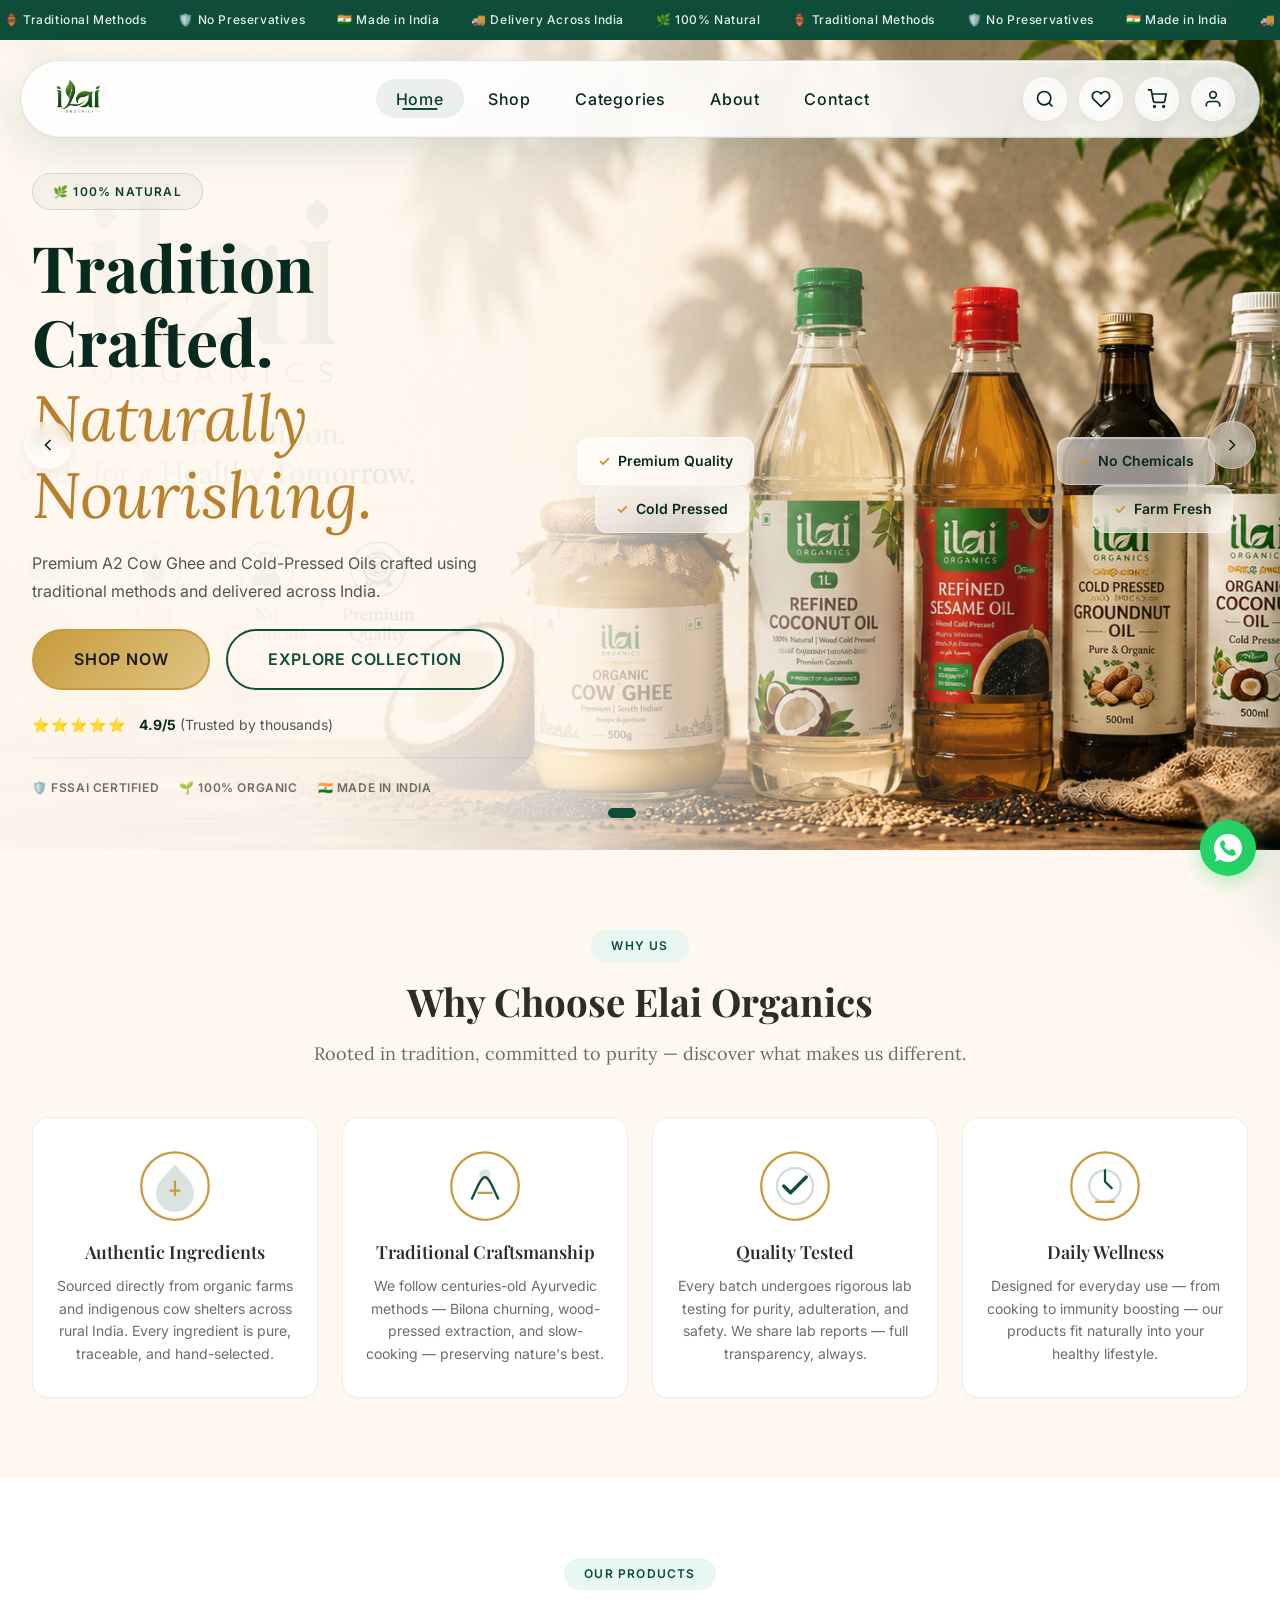
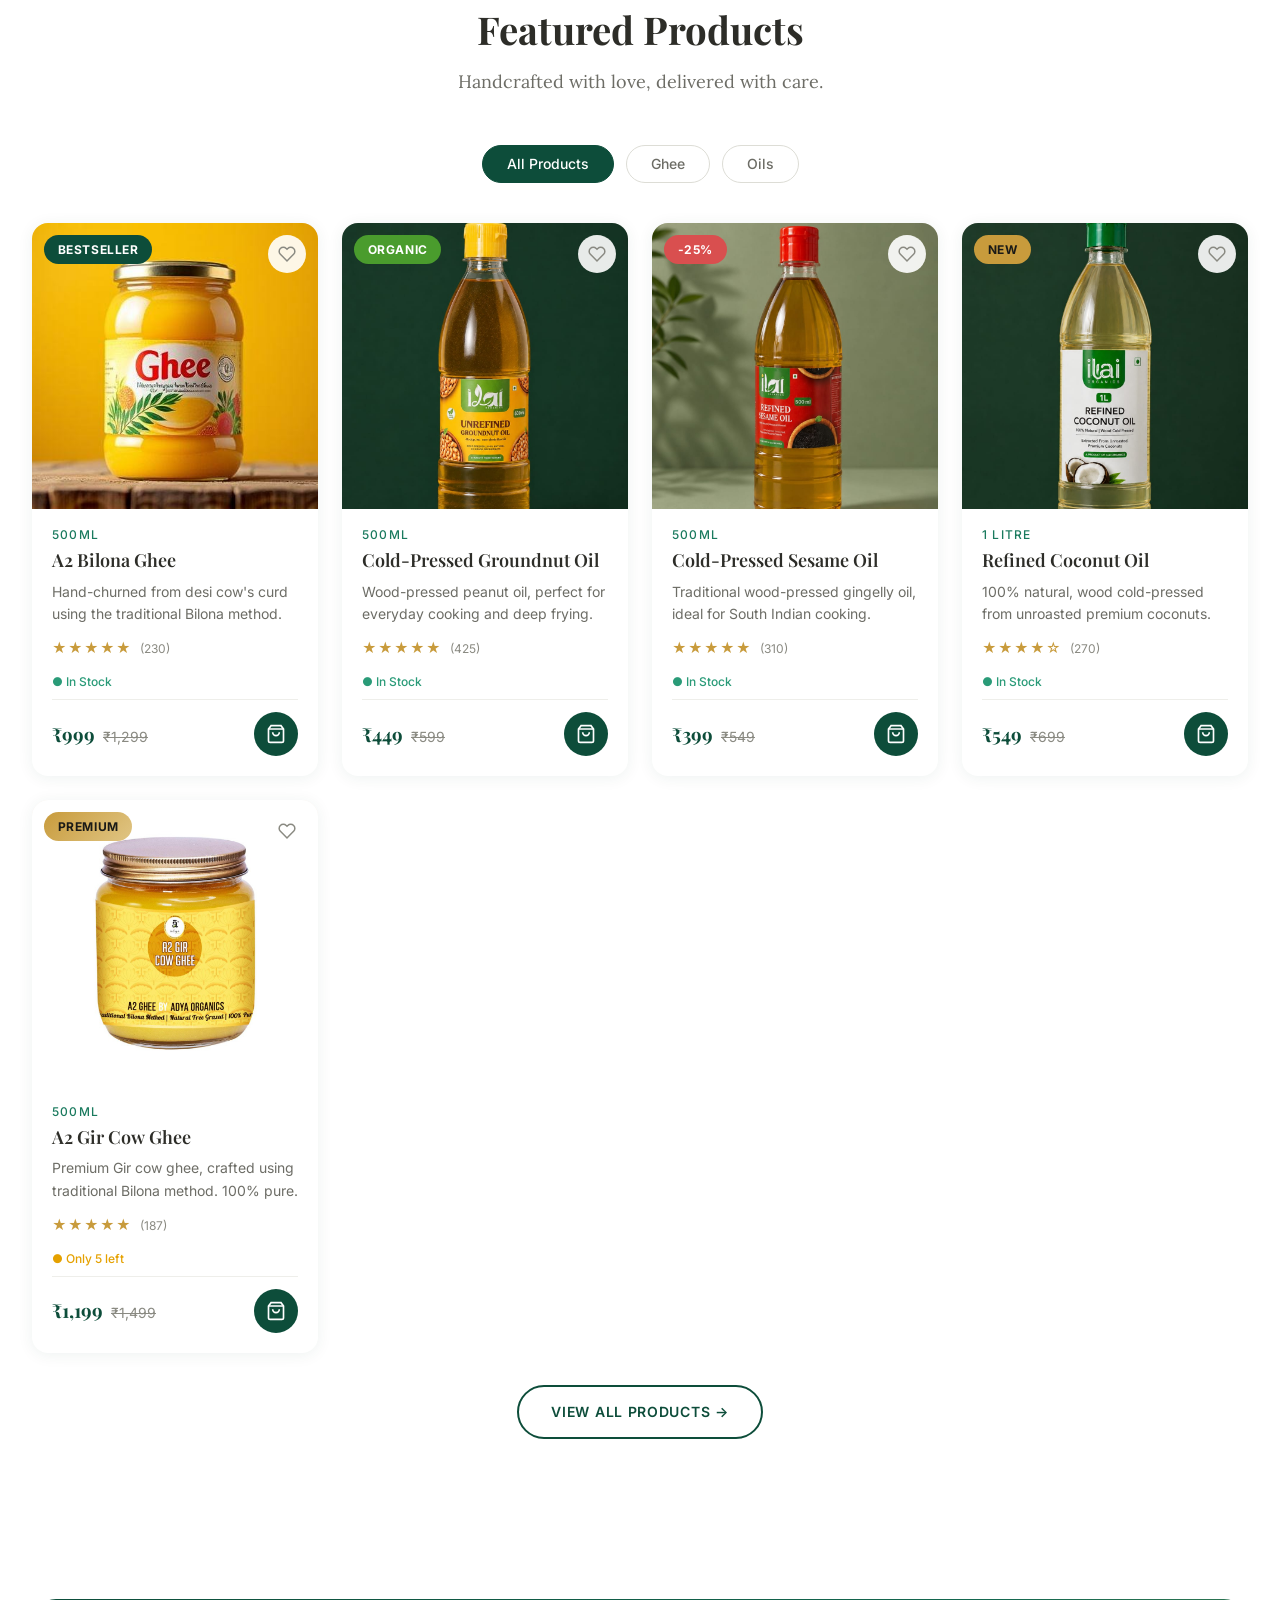
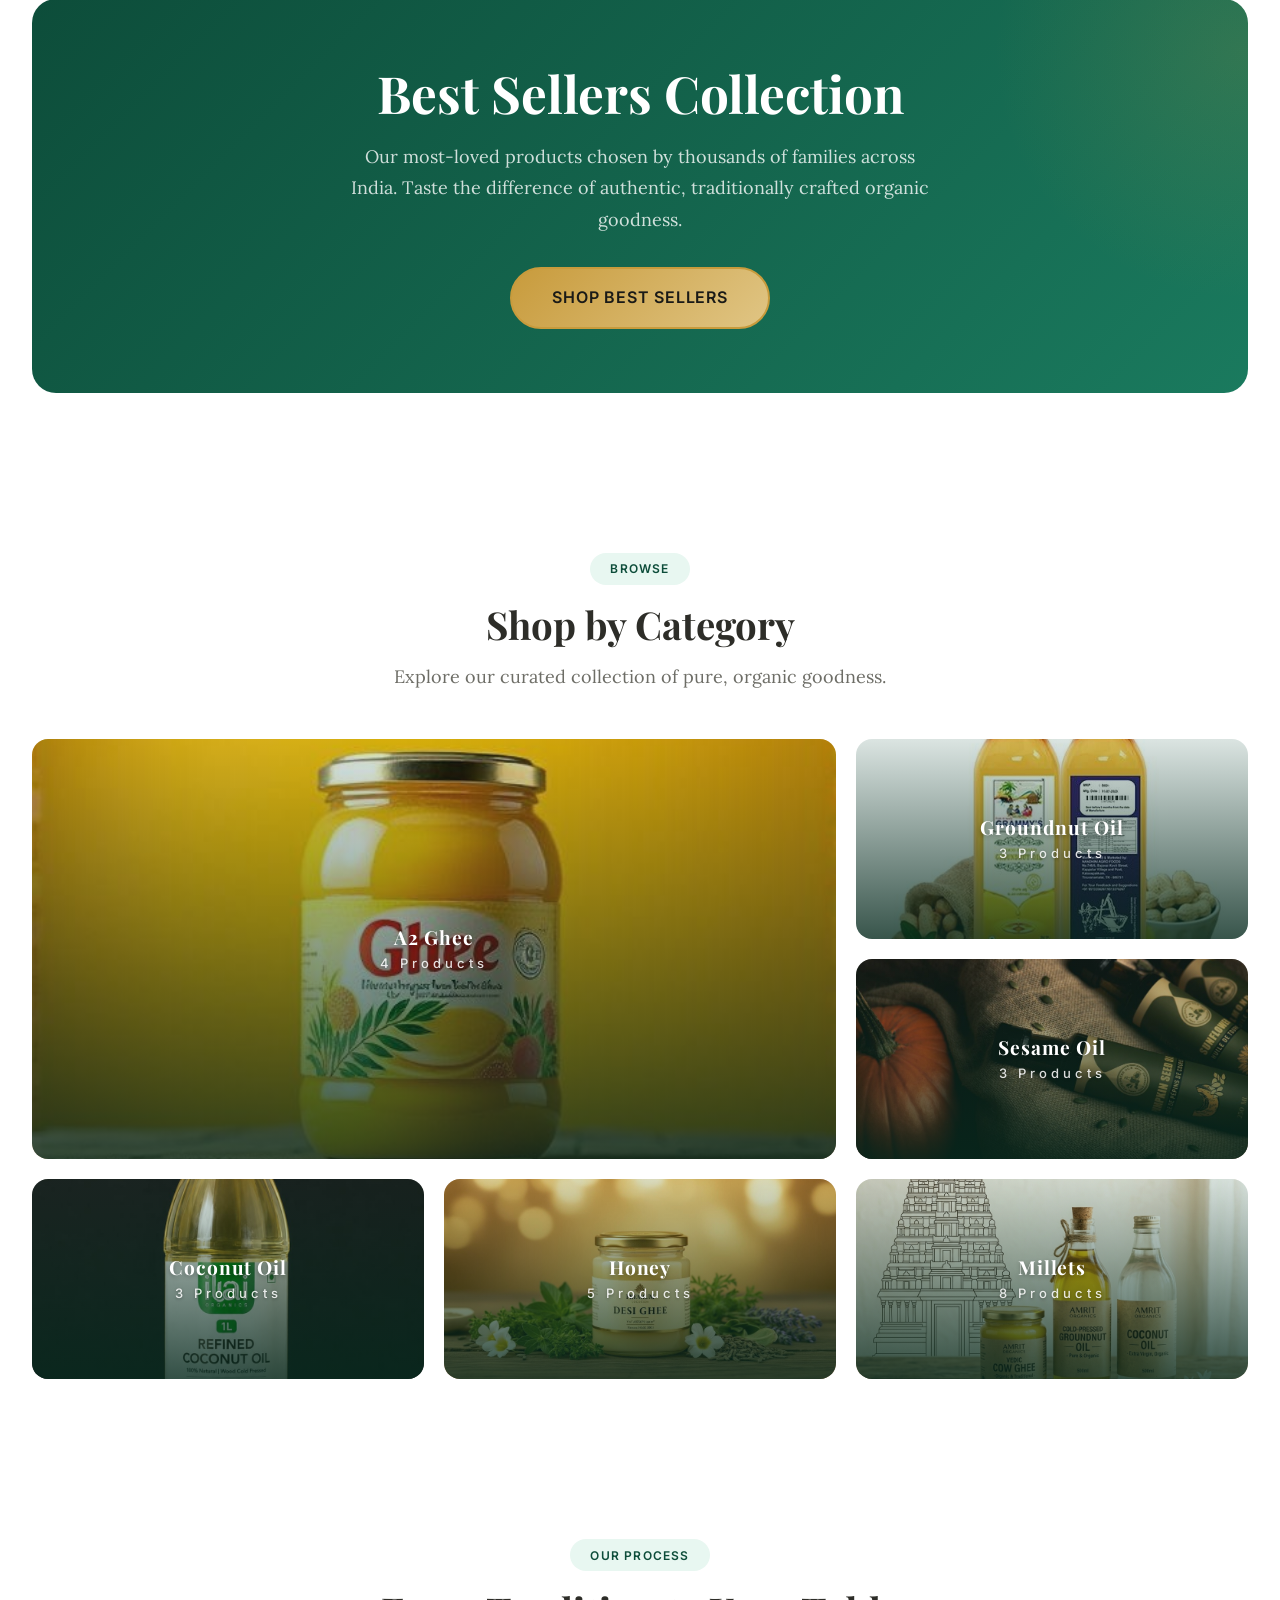
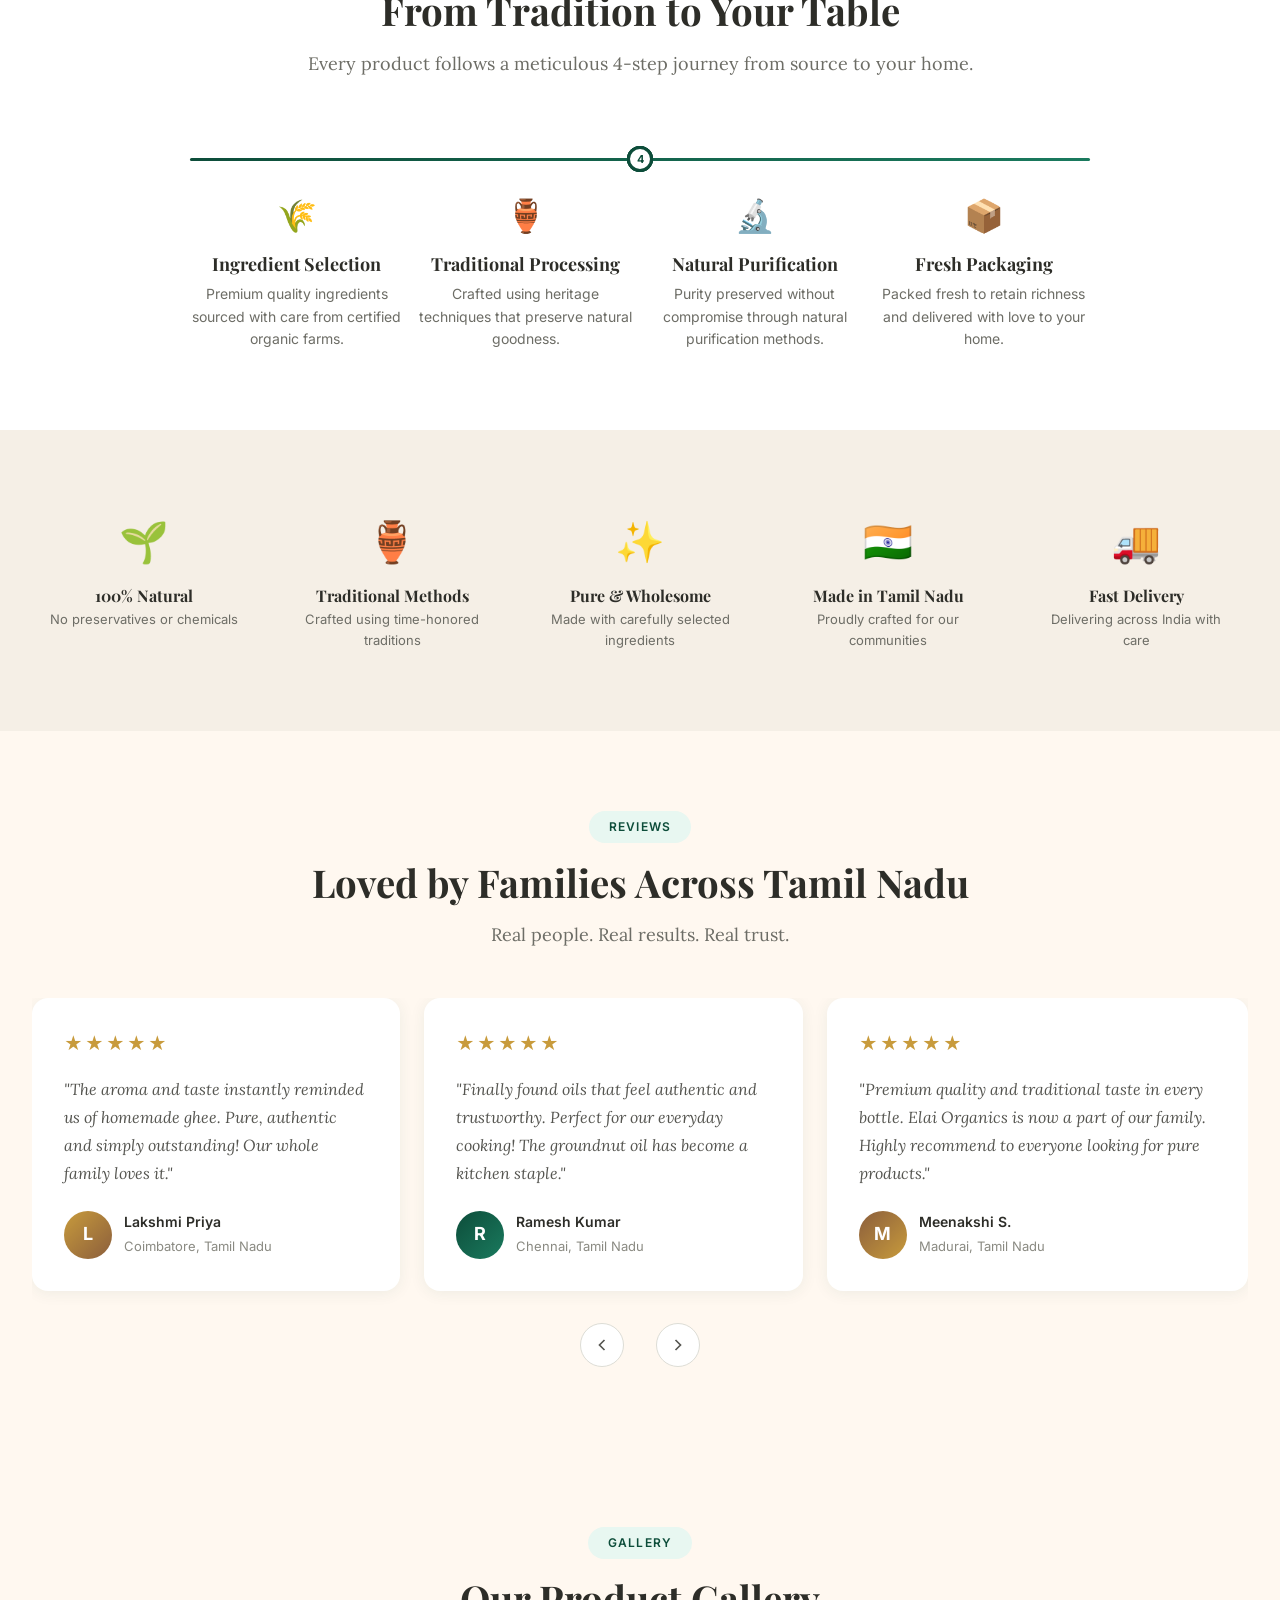
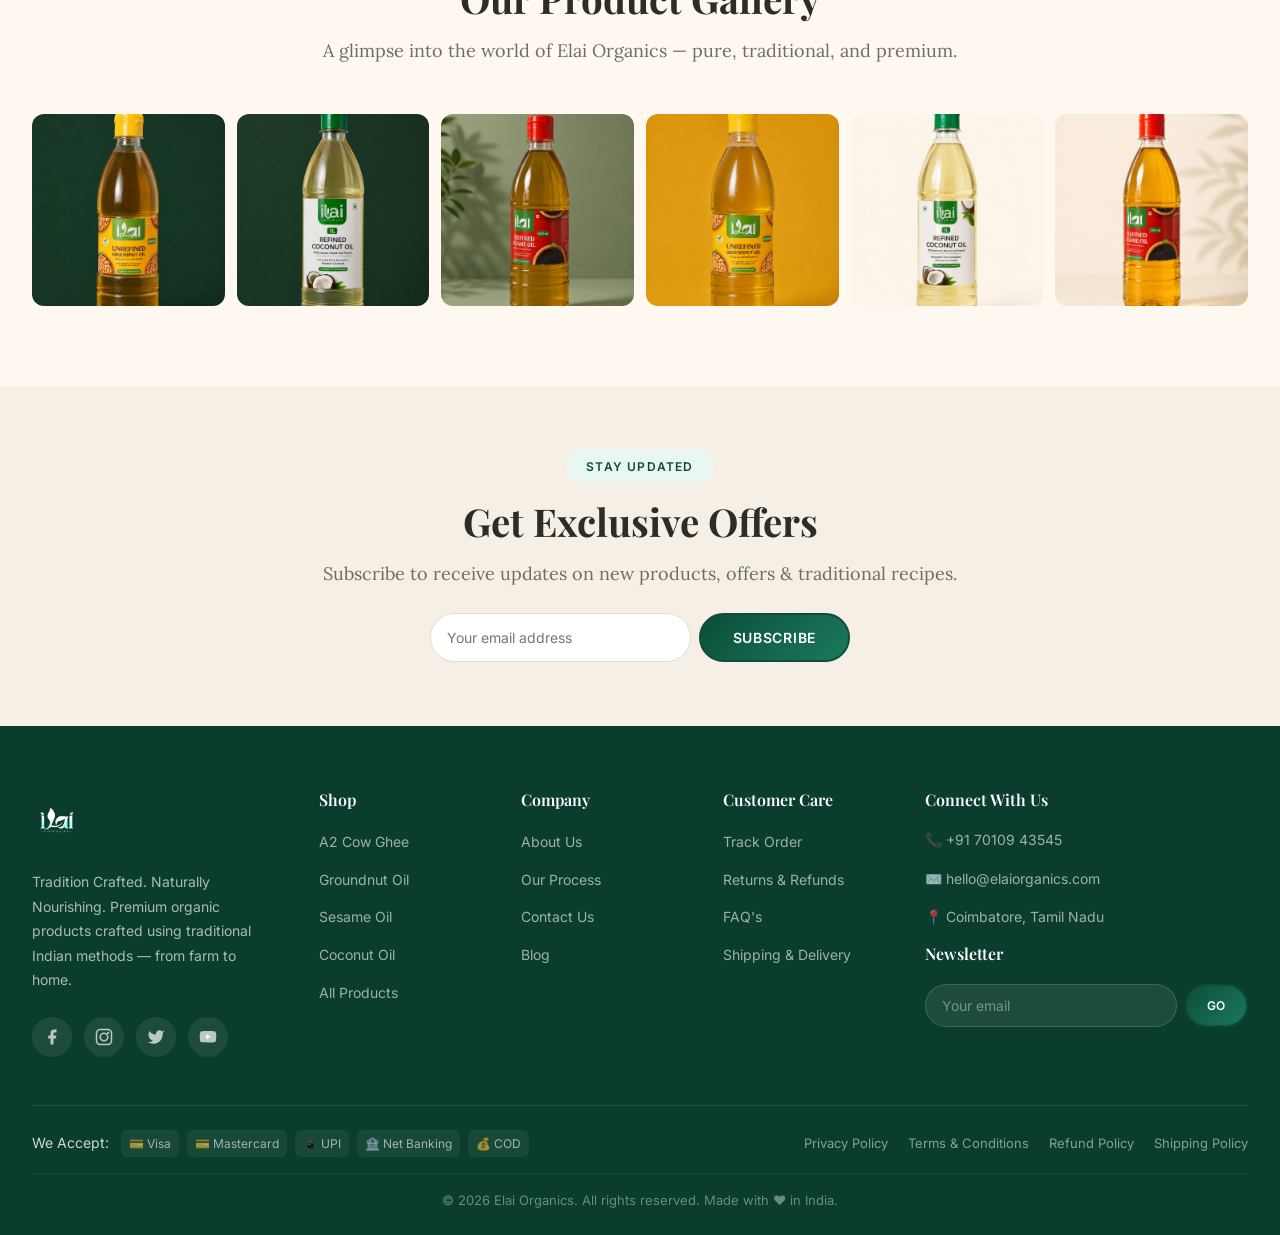
==== index.html @ 69b1e1f5 "1" ====
<!DOCTYPE html>
<html lang="en">
<head>
  <meta charset="UTF-8">
  <meta name="viewport" content="width=device-width, initial-scale=1.0">
  <meta name="description" content="Elai Organics — Premium farm-to-home organic products crafted using traditional Indian methods. 100% natural, no preservatives. A2 Ghee, Cold-Pressed Oils & more.">
  <title>Elai Organics | Pure & Natural Farm-to-Home Products</title>
  <link rel="preconnect" href="https://fonts.googleapis.com">
  <link rel="preconnect" href="https://fonts.gstatic.com" crossorigin>
  <link href="https://fonts.googleapis.com/css2?family=Playfair+Display:ital,wght@0,400;0,500;0,600;0,700;0,800;1,400;1,500&family=Lora:ital,wght@0,400;0,500;0,600;0,700;1,400&family=Inter:wght@300;400;500;600;700&display=swap" rel="stylesheet">
  <link rel="stylesheet" href="css/style.css">
  <link rel="stylesheet" href="css/responsive.css">
</head>
<body>

  <!-- ===================== TOP INFO BAR ===================== -->
  <div class="top-bar">
    <div class="top-bar__inner">
      <span class="top-bar__item">🌿 100% Natural</span>
      <span class="top-bar__item">🏺 Traditional Methods</span>
      <span class="top-bar__item">🛡️ No Preservatives</span>
      <span class="top-bar__item">🇮🇳 Made in India</span>
      <span class="top-bar__item">🚚 Delivery Across India</span>
      <span class="top-bar__item">🌿 100% Natural</span>
      <span class="top-bar__item">🏺 Traditional Methods</span>
      <span class="top-bar__item">🛡️ No Preservatives</span>
      <span class="top-bar__item">🇮🇳 Made in India</span>
      <span class="top-bar__item">🚚 Delivery Across India</span>
    </div>
  </div>

  <!-- ===================== HEADER / NAV ===================== -->
  <header class="header" id="header">
    <div class="header__inner">
      <a href="index.html" class="logo" aria-label="Elai Organics Home">
        <img src="images/logo.png" alt="Elai Organics" class="logo__image">
      </a>

      <div class="nav-overlay" id="navOverlay"></div>
      <nav class="nav" id="mainNav" aria-label="Main navigation">
        <ul class="nav__list">
          <li><a href="index.html" class="nav__link nav__link--active">Home</a></li>
          <li><a href="shop.html" class="nav__link">Shop</a></li>
          <li><a href="categories.html" class="nav__link">Categories</a></li>
          <li><a href="about.html" class="nav__link">About</a></li>
          <li><a href="contact.html" class="nav__link">Contact</a></li>
        </ul>
      </nav>

      <div class="header__actions">
        <button class="action-btn" id="searchBtn" aria-label="Search">
          <svg viewBox="0 0 24 24" fill="none" stroke="currentColor" stroke-width="2"><circle cx="11" cy="11" r="8"/><line x1="21" y1="21" x2="16.65" y2="16.65"/></svg>
        </button>
        <a href="wishlist.html" class="action-btn" aria-label="Wishlist">
          <svg viewBox="0 0 24 24" fill="none" stroke="currentColor" stroke-width="2"><path d="M20.84 4.61a5.5 5.5 0 00-7.78 0L12 5.67l-1.06-1.06a5.5 5.5 0 00-7.78 7.78l1.06 1.06L12 21.23l7.78-7.78 1.06-1.06a5.5 5.5 0 000-7.78z"/></svg>
        </a>
        <button class="action-btn action-btn--cart" id="cartBtn" aria-label="Cart">
          <svg viewBox="0 0 24 24" fill="none" stroke="currentColor" stroke-width="2"><circle cx="9" cy="21" r="1"/><circle cx="20" cy="21" r="1"/><path d="M1 1h4l2.68 13.39a2 2 0 002 1.61h9.72a2 2 0 002-1.61L23 6H6"/></svg>
          <span class="cart-count" id="cartCount">0</span>
        </button>
        <a href="profile.html" class="action-btn" aria-label="Account">
          <svg viewBox="0 0 24 24" fill="none" stroke="currentColor" stroke-width="2"><path d="M20 21v-2a4 4 0 00-4-4H8a4 4 0 00-4 4v2"/><circle cx="12" cy="7" r="4"/></svg>
        </a>
        <button class="hamburger" id="hamburger" aria-label="Toggle menu">
          <span></span><span></span><span></span>
        </button>
      </div>
    </div>
  </header>

  <!-- ===================== HERO SLIDER ===================== -->
  <section class="hero" id="hero">
    <div class="hero__slider" id="heroSlider">
      
      <!-- Slide 1 -->
      <div class="hero__slide hero__slide--active" data-slide="0">
        <div class="hero__bg hero__bg--1"></div>
        <div class="hero__container">
          <!-- Left Column (45%) -->
          <div class="hero__left">
            <span class="hero__badge">🌿 100% Natural</span>
            <h1 class="hero__title">Tradition Crafted.<br><em>Naturally Nourishing.</em></h1>
            <p class="hero__desc">Premium A2 Cow Ghee and Cold-Pressed Oils crafted using traditional methods and delivered across India.</p>
            <div class="hero__ctas">
              <a href="shop.html" class="btn btn--gold btn--lg">Shop Now</a>
              <a href="shop.html" class="btn btn--outline btn--lg">Explore Collection</a>
            </div>
            
            <!-- Customer Rating -->
            <div class="hero__rating">
              <div class="rating-stars">⭐⭐⭐⭐⭐</div>
              <span class="rating-text"><strong>4.9/5</strong> (Trusted by thousands)</span>
            </div>
            
            <!-- Organic Certifications -->
            <div class="hero__certs">
              <span class="cert-item">🛡️ FSSAI Certified</span>
              <span class="cert-item">🌱 100% Organic</span>
              <span class="cert-item">🇮🇳 Made in India</span>
            </div>
          </div>
          
          <!-- Right Column (55%) -->
          <div class="hero__right">
            <div class="hero__composition">
              <div class="composition__glow"></div>
              
              <!-- Floating Glass Cards -->
              <div class="glass-card glass-card--1 float-animation" style="--float-delay: 0s;">
                <span class="glass-card__check">✓</span> <span class="glass-card__text">Cold Pressed</span>
              </div>
              <div class="glass-card glass-card--2 float-animation" style="--float-delay: 1.5s;">
                <span class="glass-card__check">✓</span> <span class="glass-card__text">Farm Fresh</span>
              </div>
              <div class="glass-card glass-card--3 float-animation" style="--float-delay: 3s;">
                <span class="glass-card__check">✓</span> <span class="glass-card__text">Premium Quality</span>
              </div>
              <div class="glass-card glass-card--4 float-animation" style="--float-delay: 4.5s;">
                <span class="glass-card__check">✓</span> <span class="glass-card__text">No Chemicals</span>
              </div>
            </div>
          </div>
        </div>
      </div>
      
      <!-- Slide 2 -->
      <div class="hero__slide" data-slide="1">
        <div class="hero__bg hero__bg--2"></div>
        <div class="hero__container">
          <!-- Left Column (45%) -->
          <div class="hero__left">
            <span class="hero__badge">🌿 100% Natural</span>
            <h1 class="hero__title">Nature's Purest<br><em>Cold-Pressed Goodness</em></h1>
            <p class="hero__desc">Extracted using traditional wooden churners — no chemicals, no heat processing. Pure, nutrient-rich oils for your family.</p>
            <div class="hero__ctas">
              <a href="shop.html" class="btn btn--gold btn--lg">Shop Now</a>
              <a href="shop.html" class="btn btn--outline btn--lg">Explore Collection</a>
            </div>
            
            <!-- Customer Rating -->
            <div class="hero__rating">
              <div class="rating-stars">⭐⭐⭐⭐⭐</div>
              <span class="rating-text"><strong>4.8/5</strong> (Trusted by thousands)</span>
            </div>
            
            <!-- Organic Certifications -->
            <div class="hero__certs">
              <span class="cert-item">🛡️ FSSAI Certified</span>
              <span class="cert-item">🌱 100% Organic</span>
              <span class="cert-item">🇮🇳 Made in India</span>
            </div>
          </div>
          
          <!-- Right Column (55%) -->
          <div class="hero__right">
            <div class="hero__composition">
              <div class="composition__glow"></div>
              
              <!-- Floating Glass Cards -->
              <div class="glass-card glass-card--1 float-animation" style="--float-delay: 0.5s;">
                <span class="glass-card__check">✓</span> <span class="glass-card__text">Cold Pressed</span>
              </div>
              <div class="glass-card glass-card--2 float-animation" style="--float-delay: 2s;">
                <span class="glass-card__check">✓</span> <span class="glass-card__text">Farm Fresh</span>
              </div>
              <div class="glass-card glass-card--3 float-animation" style="--float-delay: 3.5s;">
                <span class="glass-card__check">✓</span> <span class="glass-card__text">Premium Quality</span>
              </div>
              <div class="glass-card glass-card--4 float-animation" style="--float-delay: 5s;">
                <span class="glass-card__check">✓</span> <span class="glass-card__text">No Chemicals</span>
              </div>
            </div>
          </div>
        </div>
      </div>
      
      <!-- Slide 3 -->
      <div class="hero__slide" data-slide="2">
        <div class="hero__bg hero__bg--3"></div>
        <div class="hero__container">
          <!-- Left Column (45%) -->
          <div class="hero__left">
            <span class="hero__badge">🌿 100% Natural</span>
            <h1 class="hero__title">From Our Farm<br><em>To Your Table</em></h1>
            <p class="hero__desc">Every product is carefully sourced, traditionally processed, and delivered fresh to your doorstep with love and care.</p>
            <div class="hero__ctas">
              <a href="shop.html" class="btn btn--gold btn--lg">Shop Now</a>
              <a href="shop.html" class="btn btn--outline btn--lg">Explore Collection</a>
            </div>
            
            <!-- Customer Rating -->
            <div class="hero__rating">
              <div class="rating-stars">⭐⭐⭐⭐⭐</div>
              <span class="rating-text"><strong>4.9/5</strong> (Trusted by thousands)</span>
            </div>
            
            <!-- Organic Certifications -->
            <div class="hero__certs">
              <span class="cert-item">🛡️ FSSAI Certified</span>
              <span class="cert-item">🌱 100% Organic</span>
              <span class="cert-item">🇮🇳 Made in India</span>
            </div>
          </div>
          
          <!-- Right Column (55%) -->
          <div class="hero__right">
            <div class="hero__composition">
              <div class="composition__glow"></div>
              
              <!-- Floating Glass Cards -->
              <div class="glass-card glass-card--1 float-animation" style="--float-delay: 0.8s;">
                <span class="glass-card__check">✓</span> <span class="glass-card__text">Cold Pressed</span>
              </div>
              <div class="glass-card glass-card--2 float-animation" style="--float-delay: 2.3s;">
                <span class="glass-card__check">✓</span> <span class="glass-card__text">Farm Fresh</span>
              </div>
              <div class="glass-card glass-card--3 float-animation" style="--float-delay: 3.8s;">
                <span class="glass-card__check">✓</span> <span class="glass-card__text">Premium Quality</span>
              </div>
              <div class="glass-card glass-card--4 float-animation" style="--float-delay: 5.3s;">
                <span class="glass-card__check">✓</span> <span class="glass-card__text">No Chemicals</span>
              </div>
            </div>
          </div>
        </div>
      </div>
      
    </div>
    <button class="hero__arrow hero__arrow--prev" id="heroPrev" aria-label="Previous slide">
      <svg viewBox="0 0 24 24" fill="none" stroke="currentColor" stroke-width="2"><polyline points="15 18 9 12 15 6"/></svg>
    </button>
    <button class="hero__arrow hero__arrow--next" id="heroNext" aria-label="Next slide">
      <svg viewBox="0 0 24 24" fill="none" stroke="currentColor" stroke-width="2"><polyline points="9 18 15 12 9 6"/></svg>
    </button>
    <div class="hero__dots" id="heroDots">
      <button class="hero__dot hero__dot--active" data-dot="0" aria-label="Slide 1"></button>
      <button class="hero__dot" data-dot="1" aria-label="Slide 2"></button>
      <button class="hero__dot" data-dot="2" aria-label="Slide 3"></button>
    </div>
  </section>

  <!-- ===================== WHY CHOOSE US ===================== -->
  <section class="why-choose" id="why-us">
    <div class="container">
      <div class="section-header reveal">
        <span class="section-header__tag">Why Us</span>
        <h2 class="section-header__title">Why Choose Elai Organics</h2>
        <p class="section-header__sub">Rooted in tradition, committed to purity — discover what makes us different.</p>
      </div>
      <div class="why-choose__grid">
        <div class="why-card reveal">
          <div class="why-card__icon">
            <svg viewBox="0 0 64 64" fill="none"><circle cx="32" cy="32" r="30" stroke="#C89B3C" stroke-width="2"/><path d="M32 14c-6 8-16 14-16 24a16 16 0 0032 0c0-10-10-16-16-24z" fill="#0D4D3A" opacity=".15" stroke="#0D4D3A" stroke-width="2"/><path d="M32 28v12M28 36h8" stroke="#C89B3C" stroke-width="2" stroke-linecap="round"/></svg>
          </div>
          <h3 class="why-card__title">Authentic Ingredients</h3>
          <p class="why-card__text">Sourced directly from organic farms and indigenous cow shelters across rural India. Every ingredient is pure, traceable, and hand-selected.</p>
        </div>
        <div class="why-card reveal reveal-delay-1">
          <div class="why-card__icon">
            <svg viewBox="0 0 64 64" fill="none"><circle cx="32" cy="32" r="30" stroke="#C89B3C" stroke-width="2"/><path d="M20 44c4-8 8-20 12-20s8 12 12 20" stroke="#0D4D3A" stroke-width="2" fill="none"/><circle cx="32" cy="22" r="4" fill="#0D4D3A" opacity=".15" stroke="#0D4D3A" stroke-width="2"/><path d="M26 38h12" stroke="#C89B3C" stroke-width="2" stroke-linecap="round"/></svg>
          </div>
          <h3 class="why-card__title">Traditional Craftsmanship</h3>
          <p class="why-card__text">We follow centuries-old Ayurvedic methods — Bilona churning, wood-pressed extraction, and slow-cooking — preserving nature's best.</p>
        </div>
        <div class="why-card reveal reveal-delay-2">
          <div class="why-card__icon">
            <svg viewBox="0 0 64 64" fill="none"><circle cx="32" cy="32" r="30" stroke="#C89B3C" stroke-width="2"/><path d="M22 32l6 6 14-14" stroke="#0D4D3A" stroke-width="3" stroke-linecap="round" stroke-linejoin="round"/><circle cx="32" cy="32" r="16" stroke="#0D4D3A" stroke-width="2" opacity=".2"/></svg>
          </div>
          <h3 class="why-card__title">Quality Tested</h3>
          <p class="why-card__text">Every batch undergoes rigorous lab testing for purity, adulteration, and safety. We share lab reports — full transparency, always.</p>
        </div>
        <div class="why-card reveal reveal-delay-3">
          <div class="why-card__icon">
            <svg viewBox="0 0 64 64" fill="none"><circle cx="32" cy="32" r="30" stroke="#C89B3C" stroke-width="2"/><path d="M32 18v10l6 6" stroke="#0D4D3A" stroke-width="2" stroke-linecap="round"/><circle cx="32" cy="32" r="14" stroke="#0D4D3A" stroke-width="2" opacity=".2"/><path d="M24 46h16" stroke="#C89B3C" stroke-width="2" stroke-linecap="round"/></svg>
          </div>
          <h3 class="why-card__title">Daily Wellness</h3>
          <p class="why-card__text">Designed for everyday use — from cooking to immunity boosting — our products fit naturally into your healthy lifestyle.</p>
        </div>
      </div>
    </div>
  </section>

  <!-- ===================== FEATURED PRODUCTS ===================== -->
  <section class="products" id="products">
    <div class="container">
      <div class="section-header reveal">
        <span class="section-header__tag">Our Products</span>
        <h2 class="section-header__title">Featured Products</h2>
        <p class="section-header__sub">Handcrafted with love, delivered with care.</p>
      </div>
      <div class="products__filters reveal">
        <button class="products__filter products__filter--active" data-filter="all">All Products</button>
        <button class="products__filter" data-filter="ghee">Ghee</button>
        <button class="products__filter" data-filter="oil">Oils</button>
      </div>
      <div class="products__grid" id="productsGrid">
        <!-- Product 1 -->
        <div class="product-card reveal" data-category="ghee" data-name="A2 Bilona Ghee" data-price="999" data-image="images/ghee-jar.jpg">
          <div class="product-card__badge">Bestseller</div>
          <button class="product-card__wishlist" aria-label="Add to wishlist">
            <svg viewBox="0 0 24 24" fill="none" stroke="currentColor" stroke-width="2"><path d="M20.84 4.61a5.5 5.5 0 00-7.78 0L12 5.67l-1.06-1.06a5.5 5.5 0 00-7.78 7.78l1.06 1.06L12 21.23l7.78-7.78 1.06-1.06a5.5 5.5 0 000-7.78z"/></svg>
          </button>
          <div class="product-card__img-wrap">
            <img src="images/ghee-jar.jpg" alt="A2 Bilona Ghee" class="product-card__image" loading="lazy">
            <div class="product-card__quick-view">
              <button class="btn btn--white btn--sm quick-view-btn">Quick View</button>
            </div>
          </div>
          <div class="product-card__body">
            <span class="product-card__tag">500ml</span>
            <h3 class="product-card__name">A2 Bilona Ghee</h3>
            <p class="product-card__desc">Hand-churned from desi cow's curd using the traditional Bilona method.</p>
            <div class="product-card__rating">
              <span class="stars">★★★★★</span>
              <span class="rating-count">(230)</span>
            </div>
            <span class="product-card__stock product-card__stock--in">● In Stock</span>
            <div class="product-card__footer">
              <div class="product-card__pricing">
                <span class="price--new">₹999</span>
                <span class="price--old">₹1,299</span>
              </div>
              <button class="product-card__cart-btn add-to-cart-btn" aria-label="Add to cart">
                <svg viewBox="0 0 24 24" fill="none" stroke="currentColor" stroke-width="2"><path d="M6 2L3 6v14a2 2 0 002 2h14a2 2 0 002-2V6l-3-4z"/><line x1="3" y1="6" x2="21" y2="6"/><path d="M16 10a4 4 0 01-8 0"/></svg>
              </button>
            </div>
          </div>
        </div>

        <!-- Product 2 -->
        <div class="product-card reveal" data-category="oil" data-name="Cold-Pressed Groundnut Oil" data-price="449" data-image="images/groundnut-oil-dark.jpg">
          <div class="product-card__badge product-card__badge--organic">Organic</div>
          <button class="product-card__wishlist" aria-label="Add to wishlist">
            <svg viewBox="0 0 24 24" fill="none" stroke="currentColor" stroke-width="2"><path d="M20.84 4.61a5.5 5.5 0 00-7.78 0L12 5.67l-1.06-1.06a5.5 5.5 0 00-7.78 7.78l1.06 1.06L12 21.23l7.78-7.78 1.06-1.06a5.5 5.5 0 000-7.78z"/></svg>
          </button>
          <div class="product-card__img-wrap">
            <img src="images/groundnut-oil-dark.jpg" alt="Cold-Pressed Groundnut Oil" class="product-card__image" loading="lazy">
            <div class="product-card__quick-view">
              <button class="btn btn--white btn--sm quick-view-btn">Quick View</button>
            </div>
          </div>
          <div class="product-card__body">
            <span class="product-card__tag">500ml</span>
            <h3 class="product-card__name">Cold-Pressed Groundnut Oil</h3>
            <p class="product-card__desc">Wood-pressed peanut oil, perfect for everyday cooking and deep frying.</p>
            <div class="product-card__rating">
              <span class="stars">★★★★★</span>
              <span class="rating-count">(425)</span>
            </div>
            <span class="product-card__stock product-card__stock--in">● In Stock</span>
            <div class="product-card__footer">
              <div class="product-card__pricing">
                <span class="price--new">₹449</span>
                <span class="price--old">₹599</span>
              </div>
              <button class="product-card__cart-btn add-to-cart-btn" aria-label="Add to cart">
                <svg viewBox="0 0 24 24" fill="none" stroke="currentColor" stroke-width="2"><path d="M6 2L3 6v14a2 2 0 002 2h14a2 2 0 002-2V6l-3-4z"/><line x1="3" y1="6" x2="21" y2="6"/><path d="M16 10a4 4 0 01-8 0"/></svg>
              </button>
            </div>
          </div>
        </div>

        <!-- Product 3 -->
        <div class="product-card reveal" data-category="oil" data-name="Cold-Pressed Sesame Oil" data-price="399" data-image="images/sesame-oil-sage.jpg">
          <div class="product-card__badge product-card__badge--sale">-25%</div>
          <button class="product-card__wishlist" aria-label="Add to wishlist">
            <svg viewBox="0 0 24 24" fill="none" stroke="currentColor" stroke-width="2"><path d="M20.84 4.61a5.5 5.5 0 00-7.78 0L12 5.67l-1.06-1.06a5.5 5.5 0 00-7.78 7.78l1.06 1.06L12 21.23l7.78-7.78 1.06-1.06a5.5 5.5 0 000-7.78z"/></svg>
          </button>
          <div class="product-card__img-wrap">
            <img src="images/sesame-oil-sage.jpg" alt="Cold-Pressed Sesame Oil" class="product-card__image" loading="lazy">
            <div class="product-card__quick-view">
              <button class="btn btn--white btn--sm quick-view-btn">Quick View</button>
            </div>
          </div>
          <div class="product-card__body">
            <span class="product-card__tag">500ml</span>
            <h3 class="product-card__name">Cold-Pressed Sesame Oil</h3>
            <p class="product-card__desc">Traditional wood-pressed gingelly oil, ideal for South Indian cooking.</p>
            <div class="product-card__rating">
              <span class="stars">★★★★★</span>
              <span class="rating-count">(310)</span>
            </div>
            <span class="product-card__stock product-card__stock--in">● In Stock</span>
            <div class="product-card__footer">
              <div class="product-card__pricing">
                <span class="price--new">₹399</span>
                <span class="price--old">₹549</span>
              </div>
              <button class="product-card__cart-btn add-to-cart-btn" aria-label="Add to cart">
                <svg viewBox="0 0 24 24" fill="none" stroke="currentColor" stroke-width="2"><path d="M6 2L3 6v14a2 2 0 002 2h14a2 2 0 002-2V6l-3-4z"/><line x1="3" y1="6" x2="21" y2="6"/><path d="M16 10a4 4 0 01-8 0"/></svg>
              </button>
            </div>
          </div>
        </div>

        <!-- Product 4 -->
        <div class="product-card reveal" data-category="oil" data-name="Refined Coconut Oil" data-price="549" data-image="images/coconut-oil-dark.jpg">
          <div class="product-card__badge product-card__badge--new">New</div>
          <button class="product-card__wishlist" aria-label="Add to wishlist">
            <svg viewBox="0 0 24 24" fill="none" stroke="currentColor" stroke-width="2"><path d="M20.84 4.61a5.5 5.5 0 00-7.78 0L12 5.67l-1.06-1.06a5.5 5.5 0 00-7.78 7.78l1.06 1.06L12 21.23l7.78-7.78 1.06-1.06a5.5 5.5 0 000-7.78z"/></svg>
          </button>
          <div class="product-card__img-wrap">
            <img src="images/coconut-oil-dark.jpg" alt="Refined Coconut Oil" class="product-card__image" loading="lazy">
            <div class="product-card__quick-view">
              <button class="btn btn--white btn--sm quick-view-btn">Quick View</button>
            </div>
          </div>
          <div class="product-card__body">
            <span class="product-card__tag">1 Litre</span>
            <h3 class="product-card__name">Refined Coconut Oil</h3>
            <p class="product-card__desc">100% natural, wood cold-pressed from unroasted premium coconuts.</p>
            <div class="product-card__rating">
              <span class="stars">★★★★☆</span>
              <span class="rating-count">(270)</span>
            </div>
            <span class="product-card__stock product-card__stock--in">● In Stock</span>
            <div class="product-card__footer">
              <div class="product-card__pricing">
                <span class="price--new">₹549</span>
                <span class="price--old">₹699</span>
              </div>
              <button class="product-card__cart-btn add-to-cart-btn" aria-label="Add to cart">
                <svg viewBox="0 0 24 24" fill="none" stroke="currentColor" stroke-width="2"><path d="M6 2L3 6v14a2 2 0 002 2h14a2 2 0 002-2V6l-3-4z"/><line x1="3" y1="6" x2="21" y2="6"/><path d="M16 10a4 4 0 01-8 0"/></svg>
              </button>
            </div>
          </div>
        </div>

        <!-- Product 5 -->
        <div class="product-card reveal" data-category="ghee" data-name="A2 Gir Cow Ghee" data-price="1199" data-image="images/a2-gir-cow-ghee.jpg">
          <div class="product-card__badge product-card__badge--premium">Premium</div>
          <button class="product-card__wishlist" aria-label="Add to wishlist">
            <svg viewBox="0 0 24 24" fill="none" stroke="currentColor" stroke-width="2"><path d="M20.84 4.61a5.5 5.5 0 00-7.78 0L12 5.67l-1.06-1.06a5.5 5.5 0 00-7.78 7.78l1.06 1.06L12 21.23l7.78-7.78 1.06-1.06a5.5 5.5 0 000-7.78z"/></svg>
          </button>
          <div class="product-card__img-wrap">
            <img src="images/a2-gir-cow-ghee.jpg" alt="A2 Gir Cow Ghee" class="product-card__image" loading="lazy">
            <div class="product-card__quick-view">
              <button class="btn btn--white btn--sm quick-view-btn">Quick View</button>
            </div>
          </div>
          <div class="product-card__body">
            <span class="product-card__tag">500ml</span>
            <h3 class="product-card__name">A2 Gir Cow Ghee</h3>
            <p class="product-card__desc">Premium Gir cow ghee, crafted using traditional Bilona method. 100% pure.</p>
            <div class="product-card__rating">
              <span class="stars">★★★★★</span>
              <span class="rating-count">(187)</span>
            </div>
            <span class="product-card__stock product-card__stock--low">● Only 5 left</span>
            <div class="product-card__footer">
              <div class="product-card__pricing">
                <span class="price--new">₹1,199</span>
                <span class="price--old">₹1,499</span>
              </div>
              <button class="product-card__cart-btn add-to-cart-btn" aria-label="Add to cart">
                <svg viewBox="0 0 24 24" fill="none" stroke="currentColor" stroke-width="2"><path d="M6 2L3 6v14a2 2 0 002 2h14a2 2 0 002-2V6l-3-4z"/><line x1="3" y1="6" x2="21" y2="6"/><path d="M16 10a4 4 0 01-8 0"/></svg>
              </button>
            </div>
          </div>
        </div>
      </div>
      <div class="text-center mt-8 reveal">
        <a href="shop.html" class="btn btn--outline">View All Products →</a>
      </div>
    </div>
  </section>

  <!-- ===================== BEST SELLERS BANNER ===================== -->
  <section class="cta-banner">
    <div class="container">
      <div class="cta-banner__inner reveal">
        <h2 class="cta-banner__title">Best Sellers Collection</h2>
        <p class="cta-banner__desc">Our most-loved products chosen by thousands of families across India. Taste the difference of authentic, traditionally crafted organic goodness.</p>
        <a href="shop.html" class="btn btn--gold btn--lg">Shop Best Sellers</a>
      </div>
    </div>
  </section>

  <!-- ===================== CATEGORIES ===================== -->
  <section class="categories" id="categories">
    <div class="container">
      <div class="section-header reveal">
        <span class="section-header__tag">Browse</span>
        <h2 class="section-header__title">Shop by Category</h2>
        <p class="section-header__sub">Explore our curated collection of pure, organic goodness.</p>
      </div>
      <div class="categories__grid reveal">
        <a href="shop.html" class="category-card category-card--large">
          <div class="category-card__bg" style="background-image: url('images/ghee-jar.jpg');"></div>
          <div class="category-card__overlay"></div>
          <h3 class="category-card__name">A2 Ghee</h3>
          <span class="category-card__count">4 Products</span>
        </a>
        <a href="shop.html" class="category-card">
          <div class="category-card__bg" style="background-image: url('images/groundnut-oil.jpg');"></div>
          <div class="category-card__overlay"></div>
          <h3 class="category-card__name">Groundnut Oil</h3>
          <span class="category-card__count">3 Products</span>
        </a>
        <a href="shop.html" class="category-card">
          <div class="category-card__bg" style="background-image: url('images/seed-oil-bottles.jpg');"></div>
          <div class="category-card__overlay"></div>
          <h3 class="category-card__name">Sesame Oil</h3>
          <span class="category-card__count">3 Products</span>
        </a>
        <a href="shop.html" class="category-card">
          <div class="category-card__bg" style="background-image: url('images/coconut-oil-green.jpg');"></div>
          <div class="category-card__overlay"></div>
          <h3 class="category-card__name">Coconut Oil</h3>
          <span class="category-card__count">3 Products</span>
        </a>
        <a href="shop.html" class="category-card">
          <div class="category-card__bg" style="background-image: url('images/desi-ghee.jpg');"></div>
          <div class="category-card__overlay"></div>
          <h3 class="category-card__name">Honey</h3>
          <span class="category-card__count">5 Products</span>
        </a>
        <a href="shop.html" class="category-card">
          <div class="category-card__bg" style="background-image: url('images/kitchen_cream.png');"></div>
          <div class="category-card__overlay"></div>
          <h3 class="category-card__name">Millets</h3>
          <span class="category-card__count">8 Products</span>
        </a>
      </div>
    </div>
  </section>

  <!-- ===================== TRADITION TO TABLE ===================== -->
  <section class="journey" id="journey">
    <div class="container">
      <div class="section-header reveal">
        <span class="section-header__tag">Our Process</span>
        <h2 class="section-header__title">From Tradition to Your Table</h2>
        <p class="section-header__sub">Every product follows a meticulous 4-step journey from source to your home.</p>
      </div>
      <div class="timeline reveal">
        <div class="timeline__line">
          <div class="timeline__progress" id="timelineProgress"></div>
        </div>
        <div class="timeline__steps">
          <div class="timeline__step">
            <div class="timeline__dot"><span>1</span></div>
            <div class="timeline__icon">🌾</div>
            <h3>Ingredient Selection</h3>
            <p>Premium quality ingredients sourced with care from certified organic farms.</p>
          </div>
          <div class="timeline__step">
            <div class="timeline__dot"><span>2</span></div>
            <div class="timeline__icon">🏺</div>
            <h3>Traditional Processing</h3>
            <p>Crafted using heritage techniques that preserve natural goodness.</p>
          </div>
          <div class="timeline__step">
            <div class="timeline__dot"><span>3</span></div>
            <div class="timeline__icon">🔬</div>
            <h3>Natural Purification</h3>
            <p>Purity preserved without compromise through natural purification methods.</p>
          </div>
          <div class="timeline__step">
            <div class="timeline__dot"><span>4</span></div>
            <div class="timeline__icon">📦</div>
            <h3>Fresh Packaging</h3>
            <p>Packed fresh to retain richness and delivered with love to your home.</p>
          </div>
        </div>
      </div>
    </div>
  </section>

  <!-- ===================== ORGANIC PROMISE ===================== -->
  <section class="trust" id="trust">
    <div class="container">
      <div class="trust__grid reveal">
        <div class="trust__item">
          <div class="trust__icon">🌱</div>
          <h4>100% Natural</h4>
          <p>No preservatives or chemicals</p>
        </div>
        <div class="trust__item">
          <div class="trust__icon">🏺</div>
          <h4>Traditional Methods</h4>
          <p>Crafted using time-honored traditions</p>
        </div>
        <div class="trust__item">
          <div class="trust__icon">✨</div>
          <h4>Pure & Wholesome</h4>
          <p>Made with carefully selected ingredients</p>
        </div>
        <div class="trust__item">
          <div class="trust__icon">🇮🇳</div>
          <h4>Made in Tamil Nadu</h4>
          <p>Proudly crafted for our communities</p>
        </div>
        <div class="trust__item">
          <div class="trust__icon">🚚</div>
          <h4>Fast Delivery</h4>
          <p>Delivering across India with care</p>
        </div>
      </div>
    </div>
  </section>

  <!-- ===================== TESTIMONIALS ===================== -->
  <section class="testimonials" id="testimonials">
    <div class="container">
      <div class="section-header reveal">
        <span class="section-header__tag">Reviews</span>
        <h2 class="section-header__title">Loved by Families Across Tamil Nadu</h2>
        <p class="section-header__sub">Real people. Real results. Real trust.</p>
      </div>
      <div class="testimonials__slider reveal" id="testimonialSlider">
        <div class="testimonials__track" id="testimonialTrack">
          <div class="testimonial-card">
            <div class="testimonial-card__stars">★★★★★</div>
            <p class="testimonial-card__text">"The aroma and taste instantly reminded us of homemade ghee. Pure, authentic and simply outstanding! Our whole family loves it."</p>
            <div class="testimonial-card__author">
              <div class="testimonial-card__avatar" style="background: linear-gradient(135deg,#C89B3C,#8B5E3C);">L</div>
              <div>
                <strong class="testimonial-card__name">Lakshmi Priya</strong>
                <span class="testimonial-card__loc">Coimbatore, Tamil Nadu</span>
              </div>
            </div>
          </div>
          <div class="testimonial-card">
            <div class="testimonial-card__stars">★★★★★</div>
            <p class="testimonial-card__text">"Finally found oils that feel authentic and trustworthy. Perfect for our everyday cooking! The groundnut oil has become a kitchen staple."</p>
            <div class="testimonial-card__author">
              <div class="testimonial-card__avatar" style="background: linear-gradient(135deg,#0D4D3A,#1a7a5e);">R</div>
              <div>
                <strong class="testimonial-card__name">Ramesh Kumar</strong>
                <span class="testimonial-card__loc">Chennai, Tamil Nadu</span>
              </div>
            </div>
          </div>
          <div class="testimonial-card">
            <div class="testimonial-card__stars">★★★★★</div>
            <p class="testimonial-card__text">"Premium quality and traditional taste in every bottle. Elai Organics is now a part of our family. Highly recommend to everyone looking for pure products."</p>
            <div class="testimonial-card__author">
              <div class="testimonial-card__avatar" style="background: linear-gradient(135deg,#8B5E3C,#C89B3C);">M</div>
              <div>
                <strong class="testimonial-card__name">Meenakshi S.</strong>
                <span class="testimonial-card__loc">Madurai, Tamil Nadu</span>
              </div>
            </div>
          </div>
        </div>
        <div class="testimonials__controls">
          <button class="testimonials__arrow" id="testPrev" aria-label="Previous testimonial">
            <svg viewBox="0 0 24 24" fill="none" stroke="currentColor" stroke-width="2"><polyline points="15 18 9 12 15 6"/></svg>
          </button>
          <div class="testimonials__dots" id="testDots"></div>
          <button class="testimonials__arrow" id="testNext" aria-label="Next testimonial">
            <svg viewBox="0 0 24 24" fill="none" stroke="currentColor" stroke-width="2"><polyline points="9 18 15 12 9 6"/></svg>
          </button>
        </div>
      </div>
    </div>
  </section>

  <!-- ===================== INSTAGRAM GALLERY ===================== -->
  <section class="instagram">
    <div class="container">
      <div class="section-header reveal">
        <span class="section-header__tag">Gallery</span>
        <h2 class="section-header__title">Our Product Gallery</h2>
        <p class="section-header__sub">A glimpse into the world of Elai Organics — pure, traditional, and premium.</p>
      </div>
      <div class="instagram__grid reveal">
        <div class="instagram__item"><img src="images/groundnut-oil-dark.jpg" alt="Groundnut Oil" loading="lazy"></div>
        <div class="instagram__item"><img src="images/coconut-oil-dark.jpg" alt="Coconut Oil" loading="lazy"></div>
        <div class="instagram__item"><img src="images/sesame-oil-sage.jpg" alt="Sesame Oil" loading="lazy"></div>
        <div class="instagram__item"><img src="images/groundnut-oil-yellow.jpg" alt="Groundnut Oil" loading="lazy"></div>
        <div class="instagram__item"><img src="images/coconut-oil-beige.jpg" alt="Coconut Oil" loading="lazy"></div>
        <div class="instagram__item"><img src="images/sesame-oil-beige.jpg" alt="Sesame Oil" loading="lazy"></div>
      </div>
    </div>
  </section>

  <!-- ===================== NEWSLETTER ===================== -->
  <section class="newsletter-section">
    <div class="container">
      <div class="newsletter-section__inner reveal">
        <span class="section-header__tag">Stay Updated</span>
        <h2 class="section-header__title">Get Exclusive Offers</h2>
        <p class="section-header__sub">Subscribe to receive updates on new products, offers & traditional recipes.</p>
        <form class="newsletter-form" id="newsletterForm">
          <input type="email" placeholder="Your email address" required>
          <button type="submit" class="btn btn--primary">Subscribe</button>
        </form>
      </div>
    </div>
  </section>

  <!-- ===================== FOOTER ===================== -->
  <footer class="footer">
    <div class="container">
      <div class="footer__grid">
        <div class="footer__brand">
          <a href="index.html" class="logo logo--footer">
            <img src="images/logo.png" alt="Elai Organics" class="logo__image">
          </a>
          <p class="footer__about">Tradition Crafted. Naturally Nourishing. Premium organic products crafted using traditional Indian methods — from farm to home.</p>
          <div class="footer__social">
            <a href="#" aria-label="Facebook" class="social-link">
              <svg viewBox="0 0 24 24" fill="currentColor"><path d="M18 2h-3a5 5 0 00-5 5v3H7v4h3v8h4v-8h3l1-4h-4V7a1 1 0 011-1h3z"/></svg>
            </a>
            <a href="#" aria-label="Instagram" class="social-link">
              <svg viewBox="0 0 24 24" fill="none" stroke="currentColor" stroke-width="2"><rect x="2" y="2" width="20" height="20" rx="5"/><circle cx="12" cy="12" r="5"/><circle cx="17.5" cy="6.5" r="1.5" fill="currentColor" stroke="none"/></svg>
            </a>
            <a href="#" aria-label="Twitter" class="social-link">
              <svg viewBox="0 0 24 24" fill="currentColor"><path d="M23 3a10.9 10.9 0 01-3.14 1.53 4.48 4.48 0 00-7.86 3v1A10.66 10.66 0 013 4s-4 9 5 13a11.64 11.64 0 01-7 2c9 5 20 0 20-11.5a4.5 4.5 0 00-.08-.83A7.72 7.72 0 0023 3z"/></svg>
            </a>
            <a href="#" aria-label="YouTube" class="social-link">
              <svg viewBox="0 0 24 24" fill="currentColor"><path d="M22.54 6.42a2.78 2.78 0 00-1.94-2C18.88 4 12 4 12 4s-6.88 0-8.6.46a2.78 2.78 0 00-1.94 2A29 29 0 001 11.75a29 29 0 00.46 5.33A2.78 2.78 0 003.4 19.1c1.72.46 8.6.46 8.6.46s6.88 0 8.6-.46a2.78 2.78 0 001.94-2 29 29 0 00.46-5.25 29 29 0 00-.46-5.43z"/><polygon points="9.75 15.02 15.5 11.75 9.75 8.48 9.75 15.02" fill="#fff"/></svg>
            </a>
          </div>
        </div>
        <div class="footer__col">
          <h4 class="footer__heading">Shop</h4>
          <ul class="footer__links">
            <li><a href="shop.html">A2 Cow Ghee</a></li>
            <li><a href="shop.html">Groundnut Oil</a></li>
            <li><a href="shop.html">Sesame Oil</a></li>
            <li><a href="shop.html">Coconut Oil</a></li>
            <li><a href="shop.html">All Products</a></li>
          </ul>
        </div>
        <div class="footer__col">
          <h4 class="footer__heading">Company</h4>
          <ul class="footer__links">
            <li><a href="about.html">About Us</a></li>
            <li><a href="about.html">Our Process</a></li>
            <li><a href="contact.html">Contact Us</a></li>
            <li><a href="#">Blog</a></li>
          </ul>
        </div>
        <div class="footer__col">
          <h4 class="footer__heading">Customer Care</h4>
          <ul class="footer__links">
            <li><a href="orders.html">Track Order</a></li>
            <li><a href="#">Returns & Refunds</a></li>
            <li><a href="contact.html">FAQ's</a></li>
            <li><a href="#">Shipping & Delivery</a></li>
          </ul>
        </div>
        <div class="footer__col footer__newsletter">
          <h4 class="footer__heading">Connect With Us</h4>
          <p>📞 +91 70109 43545</p>
          <p>✉️ hello@elaiorganics.com</p>
          <p>📍 Coimbatore, Tamil Nadu</p>
          <div style="margin-top: var(--sp-4)">
            <h4 class="footer__heading" style="margin-top: var(--sp-4)">Newsletter</h4>
            <form class="newsletter-form">
              <input type="email" placeholder="Your email" required>
              <button type="submit" class="btn btn--primary btn--sm">Go</button>
            </form>
          </div>
        </div>
      </div>
      <div class="footer__bottom">
        <div class="footer__payments">
          <span>We Accept:</span>
          <div class="payment-icons">
            <span class="payment-icon">💳 Visa</span>
            <span class="payment-icon">💳 Mastercard</span>
            <span class="payment-icon">📱 UPI</span>
            <span class="payment-icon">🏦 Net Banking</span>
            <span class="payment-icon">💰 COD</span>
          </div>
        </div>
        <div class="footer__policies">
          <a href="#">Privacy Policy</a>
          <a href="#">Terms & Conditions</a>
          <a href="#">Refund Policy</a>
          <a href="#">Shipping Policy</a>
        </div>
        <p class="footer__copy">&copy; 2026 Elai Organics. All rights reserved. Made with ❤️ in India.</p>
      </div>
    </div>
  </footer>

  <!-- ===================== SLIDING CART DRAWER ===================== -->
  <div class="cart-drawer-overlay" id="cartOverlay"></div>
  <aside class="cart-drawer" id="cartDrawer">
    <div class="cart-drawer__header">
      <h3 class="cart-drawer__title">Shopping Cart</h3>
      <button class="cart-drawer__close" id="cartClose" aria-label="Close cart">&times;</button>
    </div>
    <div class="cart-drawer__items" id="cartItems">
      <div class="cart-drawer__empty">
        <div class="cart-drawer__empty-icon">🛒</div>
        <p>Your cart is empty</p>
        <a href="shop.html" class="btn btn--primary btn--sm" style="margin-top: var(--sp-4)">Start Shopping</a>
      </div>
    </div>
    <div class="cart-drawer__footer" id="cartFooter" style="display:none;">
      <div class="cart-drawer__coupon">
        <input type="text" placeholder="Coupon code">
        <button class="btn btn--outline btn--sm">Apply</button>
      </div>
      <div class="cart-drawer__delivery">🚚 Estimated delivery: 3-5 business days</div>
      <div class="cart-drawer__summary">
        <div class="cart-drawer__summary-row"><span>Subtotal</span><span id="cartSubtotal">₹0</span></div>
        <div class="cart-drawer__summary-row"><span>Shipping</span><span>Free</span></div>
        <div class="cart-drawer__summary-row"><span>GST (5%)</span><span id="cartGst">₹0</span></div>
        <div class="cart-drawer__summary-row cart-drawer__summary-row--total"><span>Total</span><span id="cartTotal">₹0</span></div>
      </div>
      <a href="checkout.html" class="btn btn--primary btn--full btn--lg">Proceed to Checkout</a>
      <a href="shop.html" class="btn btn--ghost btn--full" style="margin-top: var(--sp-2)">Continue Shopping</a>
    </div>
  </aside>

  <!-- ===================== SEARCH OVERLAY ===================== -->
  <div class="search-overlay" id="searchOverlay">
    <div class="search-overlay__inner">
      <button class="search-overlay__close" id="searchClose" aria-label="Close search">&times;</button>
      <h3>Search Products</h3>
      <input type="text" class="search-overlay__input" placeholder="Search for ghee, oils, honey..." id="searchInput">
      <p class="search-overlay__hint">Try: A2 Ghee, Groundnut Oil, Coconut Oil, Sesame Oil</p>
    </div>
  </div>

  <!-- ===================== WHATSAPP FLOAT ===================== -->
  <a href="https://wa.me/917010943545?text=Hi!%20I'm%20interested%20in%20Elai%20Organic%20products." class="whatsapp-float" target="_blank" rel="noopener" aria-label="Chat on WhatsApp">
    <svg viewBox="0 0 32 32" fill="#fff"><path d="M16.004 0h-.008C7.174 0 0 7.176 0 16.004c0 3.5 1.128 6.742 3.046 9.376L1.054 31.4l6.256-1.96a15.89 15.89 0 008.694 2.564C24.826 32 32 24.826 32 16.004 32 7.176 24.826 0 16.004 0zm9.31 22.606c-.39 1.1-2.292 2.106-3.162 2.2-.792.086-1.79.122-2.89-.18a26.42 26.42 0 01-2.614-1.014c-4.6-1.988-7.604-6.652-7.834-6.964-.23-.312-1.876-2.498-1.876-4.764s1.188-3.382 1.61-3.844c.422-.462.92-.578 1.226-.578.306 0 .612.002.878.016.282.014.662-.108.986.752.338.888 1.146 2.8 1.248 3.004.1.204.17.442.032.714-.136.272-.204.442-.408.68-.204.238-.428.532-.612.714-.204.204-.416.426-.178.836.238.41 1.058 1.748 2.272 2.832 1.562 1.394 2.878 1.826 3.288 2.03.41.204.65.17.888-.102.238-.272 1.02-1.19 1.292-1.598.272-.41.544-.34.918-.204.374.136 2.374 1.12 2.784 1.324.41.204.682.306.782.476.1.17.1.986-.29 2.086z"/></svg>
    <span class="whatsapp-float__tooltip">Chat with us</span>
  </a>

  <script src="script.js"></script>
</body>
</html>
---- css/style.css ----
/* ============================================================
   ELAI ORGANICS — Main Stylesheet
   Premium Organic E-Commerce
   ============================================================ */

@import url('variables.css');
@import url('components.css');

/* ── Reset & Base ────────────────────────────────────── */

*, *::before, *::after {
  margin: 0;
  padding: 0;
  box-sizing: border-box;
}

html {
  scroll-behavior: smooth;
  -webkit-text-size-adjust: 100%;
}

body {
  font-family: var(--ff-body);
  font-size: var(--fs-body);
  font-weight: var(--fw-regular);
  color: var(--clr-neutral-800);
  background: var(--clr-surface-primary);
  line-height: var(--lh-normal);
  overflow-x: hidden;
  -webkit-font-smoothing: antialiased;
  -moz-osx-font-smoothing: grayscale;
}

a { color: inherit; text-decoration: none; }
ul, ol { list-style: none; }
img { max-width: 100%; height: auto; display: block; }
button { font-family: inherit; }

h1, h2, h3, h4, h5, h6 {
  font-family: var(--ff-heading);
  font-weight: var(--fw-bold);
  line-height: var(--lh-tight);
  color: var(--clr-neutral-900);
}

::selection {
  background: var(--clr-primary-200);
  color: var(--clr-primary-900);
}

/* ── Layout ──────────────────────────────────────────── */

.container {
  width: 100%;
  max-width: var(--container-max);
  margin: 0 auto;
  padding: 0 var(--container-pad);
}

.container--narrow {
  max-width: var(--container-narrow);
}

.container--wide {
  max-width: var(--container-wide);
}

/* ── Top Bar ─────────────────────────────────────────── */

.top-bar {
  background: var(--clr-primary-700);
  color: rgba(255,255,255,0.9);
  font-size: var(--fs-tiny);
  height: var(--topbar-height);
  overflow: hidden;
}

.top-bar__inner {
  display: flex;
  align-items: center;
  justify-content: center;
  gap: var(--sp-8);
  height: 100%;
  animation: scrollLeft 20s linear infinite;
  white-space: nowrap;
}

@keyframes scrollLeft {
  0% { transform: translateX(0); }
  100% { transform: translateX(-50%); }
}

.top-bar__item {
  display: inline-flex;
  align-items: center;
  gap: var(--sp-2);
  font-weight: var(--fw-medium);
  letter-spacing: var(--ls-wide);
}

/* ── Header ──────────────────────────────────────────── */

.header {
  position: fixed;
  top: calc(var(--topbar-height) + 20px);
  left: 50%;
  transform: translateX(-50%);
  width: calc(100% - 40px);
  max-width: 1400px;
  height: 78px;
  z-index: var(--z-header);
  background: var(--glass-nav-bg);
  backdrop-filter: var(--glass-nav-blur);
  -webkit-backdrop-filter: var(--glass-nav-blur);
  border: var(--glass-nav-border);
  box-shadow: var(--glass-nav-shadow), var(--glass-nav-glow);
  border-radius: 999px; /* rounded pill corners */
  transition: all var(--dur-normal) var(--ease-out);
  /* Frosted noise texture */
  background-image: radial-gradient(rgba(255, 255, 255, 0.1) 1px, transparent 0), var(--glass-nav-bg);
  background-size: 4px 4px, 100% 100%;
}

.header--scrolled {
  top: 20px;
  background: var(--glass-nav-bg-scrolled);
  box-shadow: var(--glass-nav-shadow-scrolled), var(--glass-nav-glow);
}

.header__inner {
  display: flex;
  align-items: center;
  justify-content: space-between;
  height: 100%;
  width: 100%;
  padding: 0 var(--sp-6);
}

/* Logo */
.logo {
  display: flex;
  align-items: center;
  text-decoration: none;
  flex-shrink: 0;
  padding: var(--sp-2) 0;
  transition: transform var(--dur-normal) var(--ease-spring);
}

.logo:hover {
  transform: scale(1.03);
}

.logo__image {
  height: 64px; /* Visual anchor height (60-70px) */
  width: auto;
  object-fit: contain;
  display: block;
}

.logo--footer .logo__image {
  height: 48px;
  filter: brightness(10);
}

/* Navigation */
.nav {
  display: flex;
  align-items: center;
}

.nav__list {
  display: flex;
  align-items: center;
  gap: var(--sp-1);
}

.nav__link {
  padding: 0.6rem 1.25rem;
  font-size: 16px; /* Elegant 16px navigation font */
  font-weight: var(--fw-medium);
  color: var(--clr-primary-900);
  border-radius: var(--radius-full);
  transition: all var(--dur-normal) var(--ease-out);
  position: relative;
  letter-spacing: var(--ls-wide);
}

/* Underline slide & Glass hover */
.nav__link::after {
  content: '';
  position: absolute;
  bottom: 8px;
  left: 50%;
  width: 0;
  height: 2px;
  background: var(--clr-primary-700);
  transition: all 0.3s var(--ease-out);
  transform: translateX(-50%);
}

.nav__link:hover {
  background: rgba(13, 77, 58, 0.06);
  color: var(--clr-primary-700);
}

.nav__link--active {
  background: rgba(13, 77, 58, 0.08);
  color: var(--clr-primary-800);
}

.nav__link:hover::after,
.nav__link--active::after {
  width: 40%;
}

/* Header Actions */
.header__actions {
  display: flex;
  align-items: center;
  gap: var(--sp-3);
}

/* Individual circular glass button styling */
.action-btn {
  position: relative;
  width: 44px;
  height: 44px;
  display: flex;
  align-items: center;
  justify-content: center;
  background: rgba(255, 255, 255, 0.4);
  border: 1px solid rgba(255, 255, 255, 0.5);
  border-radius: 50%;
  cursor: pointer;
  color: var(--clr-primary-900);
  box-shadow: 0 4px 10px rgba(0, 0, 0, 0.03), inset 0 1px 1px rgba(255, 255, 255, 0.6);
  backdrop-filter: blur(10px);
  -webkit-backdrop-filter: blur(10px);
  transition: all var(--dur-normal) var(--ease-spring);
}

.action-btn svg {
  width: 20px;
  height: 20px;
  transition: transform var(--dur-normal) var(--ease-out);
}

.action-btn:hover {
  background: rgba(13, 77, 58, 0.1);
  color: var(--clr-primary-700);
  transform: translateY(-3px) scale(1.08);
  box-shadow: 0 6px 15px rgba(13, 77, 58, 0.15), inset 0 1px 1px rgba(255, 255, 255, 0.8), 0 0 10px rgba(200, 155, 60, 0.2);
}

.action-btn:hover svg {
  transform: rotate(5deg);
}

.cart-count {
  position: absolute;
  top: -3px;
  right: -3px;
  width: 20px;
  height: 20px;
  display: flex;
  align-items: center;
  justify-content: center;
  font-size: 10px;
  font-weight: var(--fw-bold);
  color: #fff;
  background: var(--clr-accent-500); /* Accent gold badge */
  box-shadow: 0 2px 5px rgba(200, 155, 60, 0.4);
  border-radius: 50%;
  line-height: 1;
}

/* Hamburger */
.hamburger {
  display: none;
  flex-direction: column;
  gap: 5px;
  width: 44px;
  height: 44px;
  align-items: center;
  justify-content: center;
  background: rgba(255, 255, 255, 0.4);
  border: 1px solid rgba(255, 255, 255, 0.5);
  border-radius: 50%;
  cursor: pointer;
  box-shadow: 0 4px 10px rgba(0, 0, 0, 0.03);
  backdrop-filter: blur(10px);
  transition: all var(--dur-normal) var(--ease-spring);
}

.hamburger span {
  display: block;
  width: 20px;
  height: 2px;
  background: var(--clr-primary-900);
  border-radius: 2px;
  transition: var(--transition-normal);
}

.hamburger.active span:nth-child(1) {
  transform: rotate(45deg) translate(5px, 5px);
}

.hamburger.active span:nth-child(2) {
  opacity: 0;
}

.hamburger.active span:nth-child(3) {
  transform: rotate(-45deg) translate(5px, -5px);
}

.hamburger:hover {
  background: rgba(13, 77, 58, 0.1);
  transform: translateY(-2px) scale(1.05);
}

/* ── Hero Section ────────────────────────────────────── */

.hero {
  position: relative;
  height: 90vh;
  min-height: 700px;
  max-height: 1000px;
  background: var(--clr-surface-warm);
  overflow: hidden;
}

.hero__slider {
  position: relative;
  width: 100%;
  height: 100%;
}

.hero__slide {
  position: absolute;
  inset: 0;
  opacity: 0;
  transition: opacity var(--dur-slowest) var(--ease-in-out);
  display: flex;
  align-items: center;
  z-index: 0;
  pointer-events: none;
}

.hero__slide--active {
  opacity: 1;
  z-index: 1;
  pointer-events: auto;
}

/* Cinematic Studio Background Backdrops */
.hero__bg {
  position: absolute;
  inset: 0;
  background-size: cover;
  background-position: center;
  transition: transform 8s var(--ease-out);
  z-index: -2;
}

.hero__slide--active .hero__bg {
  transform: scale(1.03);
}

.hero__bg--1 {
  background-image: linear-gradient(to right, rgba(255, 248, 240, 0.98) 0%, rgba(255, 248, 240, 0.95) 25%, rgba(255, 248, 240, 0.8) 45%, rgba(255, 248, 240, 0.1) 70%, transparent 90%), url('../images/hero 1.png');
}

.hero__bg--2 {
  background-image: linear-gradient(to right, rgba(255, 248, 240, 0.98) 0%, rgba(255, 248, 240, 0.95) 25%, rgba(255, 248, 240, 0.8) 45%, rgba(255, 248, 240, 0.1) 70%, transparent 90%), url('../images/hero 2.png');
}

.hero__bg--3 {
  background-image: linear-gradient(to right, rgba(255, 248, 240, 0.98) 0%, rgba(255, 248, 240, 0.95) 25%, rgba(255, 248, 240, 0.8) 45%, rgba(255, 248, 240, 0.1) 70%, transparent 90%), url('../images/hero 3.png');
}

/* Split Layout Container */
.hero__container {
  display: flex;
  align-items: center;
  width: 100%;
  max-width: var(--container-wide);
  margin: 0 auto;
  padding: 80px var(--container-pad) 0;
  height: 100%;
}

/* Left Content Column (45%) */
.hero__left {
  flex: 0 0 45%;
  max-width: 45%;
  display: flex;
  flex-direction: column;
  justify-content: center;
  align-items: flex-start;
  z-index: 2;
  padding-right: var(--sp-8);
}

.hero__badge {
  display: inline-flex;
  align-items: center;
  gap: var(--sp-2);
  padding: 0.5rem 1.25rem;
  font-size: var(--fs-tiny);
  font-weight: var(--fw-semibold);
  letter-spacing: var(--ls-wider);
  text-transform: uppercase;
  color: var(--clr-primary-800);
  border: 1px solid rgba(13, 77, 58, 0.15);
  border-radius: var(--radius-full);
  margin-bottom: var(--sp-5);
  background: rgba(13, 77, 58, 0.04);
  backdrop-filter: blur(8px);
  box-shadow: inset 0 1px 1px rgba(255,255,255,0.4);
}

.hero__title {
  font-family: var(--ff-heading);
  font-size: var(--fs-display);
  font-weight: var(--fw-bold);
  color: var(--clr-primary-900);
  line-height: 1.15;
  margin-bottom: var(--sp-4);
}

.hero__title em {
  font-style: italic;
  color: var(--clr-accent-600);
  font-family: var(--ff-accent);
  font-weight: var(--fw-regular);
}

.hero__desc {
  font-family: var(--ff-body);
  font-size: var(--fs-body);
  color: var(--clr-neutral-700);
  line-height: var(--lh-relaxed);
  margin-bottom: var(--sp-6);
  max-width: 500px;
}

.hero__ctas {
  display: flex;
  gap: var(--sp-4);
  margin-bottom: var(--sp-6);
}

/* Ratings & Trust Info */
.hero__rating {
  display: flex;
  align-items: center;
  gap: var(--sp-3);
  margin-bottom: var(--sp-5);
  font-size: var(--fs-body-sm);
  color: var(--clr-neutral-700);
}

.rating-stars {
  color: var(--clr-accent-500);
  letter-spacing: 2px;
}

.rating-text strong {
  color: var(--clr-primary-900);
}

/* Certifications */
.hero__certs {
  display: flex;
  align-items: center;
  gap: var(--sp-5);
  border-top: 1px solid rgba(13, 77, 58, 0.08);
  padding-top: var(--sp-5);
  width: 100%;
  max-width: 500px;
}

.cert-item {
  display: flex;
  align-items: center;
  gap: var(--sp-1);
  font-size: var(--fs-tiny);
  font-weight: var(--fw-semibold);
  color: var(--clr-neutral-600);
  text-transform: uppercase;
  letter-spacing: var(--ls-wide);
}

/* Right Column (55%) */
.hero__right {
  flex: 0 0 55%;
  max-width: 55%;
  height: 100%;
  display: flex;
  align-items: center;
  justify-content: center;
  z-index: 2;
  position: relative;
}

.hero__composition {
  position: relative;
  width: 100%;
  max-width: 580px;
  display: flex;
  align-items: center;
  justify-content: center;
}

.composition__img {
  width: 100%;
  height: auto;
  object-fit: contain;
  filter: drop-shadow(0 20px 50px rgba(13, 77, 58, 0.15));
  transition: transform var(--dur-slowest) var(--ease-spring);
}

/* Backlight glow effect */
.composition__glow {
  position: absolute;
  width: 450px;
  height: 450px;
  background: radial-gradient(circle, rgba(200, 155, 60, 0.18) 0%, rgba(13, 77, 58, 0.04) 50%, transparent 100%);
  filter: blur(40px);
  z-index: -1;
  pointer-events: none;
}

/* Floating Glass Cards */
.glass-card {
  position: absolute;
  background: rgba(255, 255, 255, 0.55);
  backdrop-filter: blur(12px);
  -webkit-backdrop-filter: blur(12px);
  border: 1px solid rgba(255, 255, 255, 0.4);
  border-radius: var(--radius-lg);
  padding: 0.75rem 1.25rem;
  display: flex;
  align-items: center;
  gap: var(--sp-2);
  box-shadow: 0 8px 32px rgba(13, 77, 58, 0.06), inset 0 1px 1px rgba(255, 255, 255, 0.5);
  z-index: 3;
  pointer-events: none;
  font-size: var(--fs-body-sm);
  font-weight: var(--fw-semibold);
  color: var(--clr-primary-900);
  transition: all var(--dur-normal) var(--ease-spring);
  white-space: nowrap;
}

.glass-card__check {
  color: var(--clr-accent-500);
  font-weight: var(--fw-bold);
}

/* Positioning cards around product composition */
.glass-card--1 { top: 15%; left: -5%; }
.glass-card--2 { top: 25%; right: -5%; }
.glass-card--3 { bottom: 25%; left: -8%; }
.glass-card--4 { bottom: 18%; right: -2%; }

/* Gentle bobbing floating keyframes */
@keyframes floatAnimation {
  0% { transform: translateY(0); }
  50% { transform: translateY(-10px); }
  100% { transform: translateY(0); }
}

.float-animation {
  animation: floatAnimation 5s ease-in-out infinite;
  animation-delay: var(--float-delay, 0s);
}

/* Hero Entrance Animations */
.hero__slide .hero__left > * {
  opacity: 0;
  transform: translateY(20px);
  transition: opacity var(--dur-slow) var(--ease-out), transform var(--dur-slow) var(--ease-out);
}

.hero__slide .hero__composition {
  opacity: 0;
  transform: scale(0.96) translateY(10px);
  transition: all var(--dur-slower) var(--ease-spring);
}

.hero__slide--active .hero__left > * {
  opacity: 1;
  transform: translateY(0);
}

.hero__slide--active .hero__composition {
  opacity: 1;
  transform: scale(1) translateY(0);
}

/* Sequential delays */
.hero__slide--active .hero__left > .hero__badge { transition-delay: 100ms; }
.hero__slide--active .hero__left > .hero__title { transition-delay: 200ms; }
.hero__slide--active .hero__left > .hero__desc  { transition-delay: 300ms; }
.hero__slide--active .hero__left > .hero__ctas  { transition-delay: 400ms; }
.hero__slide--active .hero__left > .hero__rating { transition-delay: 500ms; }
.hero__slide--active .hero__left > .hero__certs  { transition-delay: 600ms; }

/* Hero Controls */
.hero__arrow {
  position: absolute;
  top: 50%;
  transform: translateY(-50%);
  z-index: 3;
  width: 48px;
  height: 48px;
  display: flex;
  align-items: center;
  justify-content: center;
  background: rgba(255, 255, 255, 0.4);
  backdrop-filter: blur(8px);
  border: 1px solid rgba(255, 255, 255, 0.4);
  border-radius: 50%;
  color: var(--clr-primary-900);
  cursor: pointer;
  box-shadow: 0 4px 12px rgba(0,0,0,0.05);
  transition: all var(--dur-normal) var(--ease-spring);
}

.hero__arrow svg {
  width: 20px;
  height: 20px;
}

.hero__arrow:hover {
  background: rgba(13, 77, 58, 0.1);
  color: var(--clr-primary-700);
  transform: translateY(-50%) scale(1.08);
}

.hero__arrow--prev { left: var(--sp-6); }
.hero__arrow--next { right: var(--sp-6); }

.hero__dots {
  position: absolute;
  bottom: var(--sp-8);
  left: 50%;
  transform: translateX(-50%);
  display: flex;
  gap: var(--sp-2);
  z-index: 3;
}

.hero__dot {
  width: 10px;
  height: 10px;
  border-radius: 50%;
  border: 2px solid rgba(13, 77, 58, 0.3);
  background: transparent;
  cursor: pointer;
  transition: var(--transition-fast);
  padding: 0;
}

.hero__dot--active {
  background: var(--clr-primary-700);
  border-color: var(--clr-primary-700);
  width: 28px;
  border-radius: var(--radius-full);
}

/* ── Why Choose Us ───────────────────────────────────── */

.why-choose {
  padding: var(--sp-20) 0;
  background: var(--clr-surface-cream);
}

.why-choose__grid {
  display: grid;
  grid-template-columns: repeat(4, 1fr);
  gap: var(--sp-6);
}

/* ── Products Section ────────────────────────────────── */

.products {
  padding: var(--sp-20) 0;
}

.products__filters {
  display: flex;
  justify-content: center;
  gap: var(--sp-3);
  margin-bottom: var(--sp-10);
  flex-wrap: wrap;
}

.products__filter {
  padding: 0.6rem 1.5rem;
  font-family: var(--ff-body);
  font-size: var(--fs-body-sm);
  font-weight: var(--fw-medium);
  color: var(--clr-neutral-600);
  background: transparent;
  border: 1.5px solid var(--clr-neutral-200);
  border-radius: var(--radius-full);
  cursor: pointer;
  transition: var(--transition-fast);
}

.products__filter:hover {
  border-color: var(--clr-primary-500);
  color: var(--clr-primary-700);
}

.products__filter--active {
  background: var(--clr-primary-700);
  color: #fff;
  border-color: var(--clr-primary-700);
}

.products__grid {
  display: grid;
  grid-template-columns: repeat(auto-fill, minmax(280px, 1fr));
  gap: var(--sp-6);
}

/* ── Combos Section ──────────────────────────────────── */

.combos {
  padding: var(--sp-20) 0;
  background: var(--clr-surface-beige);
}

.combos__grid {
  display: grid;
  grid-template-columns: repeat(auto-fill, minmax(280px, 1fr));
  gap: var(--sp-6);
}

/* ── Journey / Timeline ──────────────────────────────── */

.journey {
  padding: var(--sp-20) 0;
}

.timeline {
  position: relative;
  max-width: 900px;
  margin: 0 auto;
}

.timeline__line {
  position: absolute;
  top: 32px;
  left: 0;
  right: 0;
  height: 3px;
  background: var(--clr-neutral-200);
  border-radius: var(--radius-full);
}

.timeline__progress {
  height: 100%;
  width: 0;
  background: var(--grad-primary);
  border-radius: var(--radius-full);
  transition: width 1.5s var(--ease-out);
}

.timeline__steps {
  display: grid;
  grid-template-columns: repeat(4, 1fr);
  gap: var(--sp-4);
  position: relative;
}

.timeline__step {
  text-align: center;
  padding-top: var(--sp-16);
}

.timeline__dot {
  position: absolute;
  top: 20px;
  width: 26px;
  height: 26px;
  background: #fff;
  border: 3px solid var(--clr-primary-700);
  border-radius: 50%;
  display: flex;
  align-items: center;
  justify-content: center;
  z-index: 1;
  left: 50%;
  transform: translateX(-50%);
}

.timeline__dot span {
  font-size: 11px;
  font-weight: var(--fw-bold);
  color: var(--clr-primary-700);
}

.timeline__icon {
  font-size: 2rem;
  margin-bottom: var(--sp-3);
}

.timeline__step h3 {
  font-family: var(--ff-heading);
  font-size: var(--fs-h5);
  margin-bottom: var(--sp-2);
}

.timeline__step p {
  font-size: var(--fs-body-sm);
  color: var(--clr-neutral-600);
  line-height: var(--lh-normal);
}

/* ── Rewards ─────────────────────────────────────────── */

.rewards {
  padding: var(--sp-20) 0;
  background: var(--grad-dark);
}

.rewards__grid {
  display: grid;
  grid-template-columns: repeat(4, 1fr);
  gap: var(--sp-6);
  margin-bottom: var(--sp-12);
}

.rewards__levels {
  text-align: center;
}

.rewards__levels-title {
  font-family: var(--ff-heading);
  font-size: var(--fs-h4);
  color: #fff;
  margin-bottom: var(--sp-6);
}

.rewards__progress-wrap {
  max-width: 600px;
  margin: 0 auto var(--sp-8);
}

.rewards__progress-bar {
  height: 8px;
  background: rgba(255,255,255,0.15);
  border-radius: var(--radius-full);
  overflow: hidden;
}

.rewards__progress-fill {
  height: 100%;
  background: var(--grad-gold);
  border-radius: var(--radius-full);
  transition: width 1.5s var(--ease-out);
}

.rewards__milestones {
  display: flex;
  justify-content: space-between;
  margin-top: var(--sp-3);
}

.rewards__milestone {
  text-align: center;
}

.rewards__milestone-dot {
  display: block;
  width: 12px;
  height: 12px;
  background: rgba(255,255,255,0.3);
  border-radius: 50%;
  margin: 0 auto var(--sp-2);
}

.rewards__milestone--active .rewards__milestone-dot {
  background: var(--clr-accent-400);
}

.rewards__milestone-label {
  font-size: var(--fs-tiny);
  color: rgba(255,255,255,0.6);
  line-height: var(--lh-snug);
}

/* ── Testimonials ────────────────────────────────────── */

.testimonials {
  padding: var(--sp-20) 0;
  background: var(--clr-surface-cream);
}

.testimonials__slider {
  position: relative;
  overflow: hidden;
}

.testimonials__track {
  display: flex;
  gap: var(--sp-6);
  transition: transform 0.6s var(--ease-out);
}

.testimonials__controls {
  display: flex;
  align-items: center;
  justify-content: center;
  gap: var(--sp-4);
  margin-top: var(--sp-8);
}

.testimonials__arrow {
  width: 44px;
  height: 44px;
  display: flex;
  align-items: center;
  justify-content: center;
  background: var(--clr-surface-primary);
  border: 1px solid var(--clr-neutral-200);
  border-radius: 50%;
  cursor: pointer;
  transition: var(--transition-fast);
  color: var(--clr-neutral-700);
}

.testimonials__arrow svg {
  width: 20px;
  height: 20px;
}

.testimonials__arrow:hover {
  background: var(--clr-primary-700);
  border-color: var(--clr-primary-700);
  color: #fff;
}

.testimonials__dots {
  display: flex;
  gap: var(--sp-2);
}

.testimonials__dot {
  width: 10px;
  height: 10px;
  border-radius: 50%;
  background: var(--clr-neutral-300);
  border: none;
  cursor: pointer;
  transition: var(--transition-fast);
  padding: 0;
}

.testimonials__dot--active {
  background: var(--clr-primary-700);
  width: 28px;
  border-radius: var(--radius-full);
}

/* ── Categories ──────────────────────────────────────── */

.categories {
  padding: var(--sp-20) 0;
}

.categories__grid {
  display: grid;
  grid-template-columns: repeat(3, 1fr);
  gap: var(--sp-5);
}

/* ── Trust Section ───────────────────────────────────── */

.trust {
  padding: var(--sp-16) 0;
  background: var(--clr-surface-beige);
}

.trust__grid {
  display: grid;
  grid-template-columns: repeat(5, 1fr);
  gap: var(--sp-6);
}

.trust__item {
  text-align: center;
  padding: var(--sp-4);
}

.trust__icon {
  font-size: 2.5rem;
  margin-bottom: var(--sp-3);
}

.trust__item h4 {
  font-family: var(--ff-heading);
  font-size: var(--fs-body);
  margin-bottom: var(--sp-1);
}

.trust__item p {
  font-size: var(--fs-caption);
  color: var(--clr-neutral-600);
}

/* ── WhatsApp Section ────────────────────────────────── */

.whatsapp-section {
  padding: var(--sp-20) 0;
}

.whatsapp-section__inner {
  display: grid;
  grid-template-columns: 1fr 1fr;
  gap: var(--sp-12);
  align-items: center;
}

.whatsapp-section__features {
  display: grid;
  gap: var(--sp-5);
  margin-top: var(--sp-8);
}

.whatsapp-feature {
  display: flex;
  gap: var(--sp-4);
  align-items: flex-start;
}

.whatsapp-feature__icon {
  font-size: 1.5rem;
  flex-shrink: 0;
}

.whatsapp-feature h4 {
  font-family: var(--ff-heading);
  font-size: var(--fs-body);
  margin-bottom: var(--sp-1);
}

.whatsapp-feature p {
  font-size: var(--fs-body-sm);
  color: var(--clr-neutral-600);
}

/* Phone Mockup */
.phone-mockup {
  width: 320px;
  margin: 0 auto;
  border-radius: 32px;
  padding: 12px;
  background: var(--clr-neutral-900);
  box-shadow: var(--shadow-2xl);
}

.phone-mockup__screen {
  background: #e5ddd5;
  border-radius: 24px;
  overflow: hidden;
}

.phone-mockup__header {
  display: flex;
  align-items: center;
  gap: var(--sp-3);
  padding: var(--sp-3) var(--sp-4);
  background: var(--clr-primary-700);
  color: #fff;
}

.phone-mockup__avatar {
  font-size: 1.5rem;
}

.phone-mockup__header strong {
  font-size: var(--fs-body-sm);
  display: block;
}

.phone-mockup__header small {
  font-size: var(--fs-tiny);
  opacity: 0.8;
}

.phone-mockup__messages {
  padding: var(--sp-4);
  display: grid;
  gap: var(--sp-3);
}

.phone-msg {
  max-width: 85%;
  padding: var(--sp-3);
  border-radius: var(--radius-lg);
  font-size: var(--fs-body-sm);
}

.phone-msg--received {
  background: #fff;
  border-bottom-left-radius: 4px;
}

.phone-msg p {
  margin-bottom: var(--sp-1);
  line-height: var(--lh-snug);
}

.phone-msg__time {
  font-size: 10px;
  color: var(--clr-neutral-500);
  text-align: right;
  display: block;
}

/* ── Bulk Order ──────────────────────────────────────── */

.bulk-order {
  padding: var(--sp-20) 0;
  background: var(--clr-surface-warm);
}

.bulk-form__grid {
  display: grid;
  grid-template-columns: repeat(2, 1fr);
  gap: var(--sp-4) var(--sp-6);
  margin-bottom: var(--sp-6);
}

/* ── CTA Banner ──────────────────────────────────────── */

.cta-banner {
  padding: var(--sp-20) 0;
}

.cta-banner__inner {
  background: var(--grad-primary);
  border-radius: var(--radius-2xl);
  padding: var(--sp-16) var(--sp-12);
  text-align: center;
  position: relative;
  overflow: hidden;
}

.cta-banner__inner::before {
  content: '';
  position: absolute;
  top: -50%;
  right: -20%;
  width: 500px;
  height: 500px;
  background: radial-gradient(circle, rgba(200,155,60,0.15) 0%, transparent 70%);
  border-radius: 50%;
}

.cta-banner__title {
  font-family: var(--ff-heading);
  font-size: var(--fs-h1);
  color: #fff;
  margin-bottom: var(--sp-4);
  position: relative;
}

.cta-banner__desc {
  font-family: var(--ff-accent);
  font-size: var(--fs-body-lg);
  color: rgba(255,255,255,0.8);
  max-width: 600px;
  margin: 0 auto var(--sp-8);
  line-height: var(--lh-relaxed);
  position: relative;
}

/* ── Instagram Gallery ───────────────────────────────── */

.instagram {
  padding: var(--sp-20) 0;
  background: var(--clr-surface-cream);
}

.instagram__grid {
  display: grid;
  grid-template-columns: repeat(6, 1fr);
  gap: var(--sp-3);
}

.instagram__item {
  position: relative;
  padding-top: 100%;
  border-radius: var(--radius-lg);
  overflow: hidden;
  cursor: pointer;
}

.instagram__item img {
  position: absolute;
  inset: 0;
  width: 100%;
  height: 100%;
  object-fit: cover;
  transition: transform 0.6s var(--ease-out);
}

.instagram__item:hover img {
  transform: scale(1.1);
}

.instagram__item::after {
  content: '';
  position: absolute;
  inset: 0;
  background: rgba(13,77,58,0);
  transition: var(--transition-normal);
  display: flex;
  align-items: center;
  justify-content: center;
}

.instagram__item:hover::after {
  background: rgba(13,77,58,0.3);
}

/* ── Newsletter Section ──────────────────────────────── */

.newsletter-section {
  padding: var(--sp-16) 0;
  background: var(--clr-surface-beige);
}

.newsletter-section__inner {
  text-align: center;
}

.newsletter-section .newsletter-form {
  margin: var(--sp-6) auto 0;
}

/* ── Footer ──────────────────────────────────────────── */

.footer {
  background: var(--clr-primary-800);
  color: rgba(255,255,255,0.8);
  padding-top: var(--sp-16);
}

.footer__grid {
  display: grid;
  grid-template-columns: 1.5fr 1fr 1fr 1fr 1.5fr;
  gap: var(--sp-8);
  padding-bottom: var(--sp-12);
  border-bottom: 1px solid rgba(255,255,255,0.1);
}

.footer__brand {
  padding-right: var(--sp-4);
}

.footer__about {
  font-size: var(--fs-body-sm);
  line-height: var(--lh-relaxed);
  margin: var(--sp-4) 0 var(--sp-6);
  color: rgba(255,255,255,0.65);
}

.footer__social {
  display: flex;
  gap: var(--sp-3);
}

.social-link {
  width: 40px;
  height: 40px;
  display: flex;
  align-items: center;
  justify-content: center;
  background: rgba(255,255,255,0.08);
  border-radius: 50%;
  color: rgba(255,255,255,0.7);
  transition: var(--transition-fast);
}

.social-link svg {
  width: 18px;
  height: 18px;
}

.social-link:hover {
  background: var(--clr-accent-500);
  color: #fff;
  transform: translateY(-2px);
}

.footer__heading {
  font-family: var(--ff-heading);
  font-size: var(--fs-body);
  font-weight: var(--fw-semibold);
  color: #fff;
  margin-bottom: var(--sp-5);
}

.footer__links li {
  margin-bottom: var(--sp-3);
}

.footer__links a {
  font-size: var(--fs-body-sm);
  color: rgba(255,255,255,0.6);
  transition: var(--transition-fast);
}

.footer__links a:hover {
  color: var(--clr-accent-400);
  padding-left: 4px;
}

.footer__newsletter p {
  font-size: var(--fs-body-sm);
  color: rgba(255,255,255,0.6);
  margin-bottom: var(--sp-4);
}

.footer__newsletter .newsletter-form input[type="email"] {
  background: rgba(255,255,255,0.08);
  border-color: rgba(255,255,255,0.15);
  color: #fff;
}

.footer__newsletter .newsletter-form input[type="email"]:focus {
  border-color: var(--clr-accent-500);
}

.footer__newsletter .newsletter-form input[type="email"]::placeholder {
  color: rgba(255,255,255,0.4);
}

.footer__bottom {
  padding: var(--sp-6) 0;
  display: flex;
  flex-wrap: wrap;
  align-items: center;
  justify-content: space-between;
  gap: var(--sp-4);
}

.footer__payments {
  display: flex;
  align-items: center;
  gap: var(--sp-3);
  font-size: var(--fs-body-sm);
}

.payment-icons {
  display: flex;
  gap: var(--sp-2);
}

.payment-icon {
  padding: 0.25rem 0.5rem;
  background: rgba(255,255,255,0.06);
  border-radius: var(--radius-sm);
  font-size: var(--fs-tiny);
  color: rgba(255,255,255,0.6);
}

.footer__policies {
  display: flex;
  gap: var(--sp-5);
}

.footer__policies a {
  font-size: var(--fs-caption);
  color: rgba(255,255,255,0.5);
  transition: var(--transition-fast);
}

.footer__policies a:hover {
  color: var(--clr-accent-400);
}

.footer__copy {
  width: 100%;
  text-align: center;
  padding-top: var(--sp-4);
  border-top: 1px solid rgba(255,255,255,0.06);
  font-size: var(--fs-caption);
  color: rgba(255,255,255,0.4);
}

/* ── Sliding Cart Drawer ─────────────────────────────── */

.cart-drawer-overlay {
  position: fixed;
  inset: 0;
  background: rgba(0,0,0,0.5);
  backdrop-filter: blur(4px);
  z-index: var(--z-drawer);
  opacity: 0;
  visibility: hidden;
  transition: var(--transition-normal);
}

.cart-drawer-overlay.active {
  opacity: 1;
  visibility: visible;
}

.cart-drawer {
  position: fixed;
  top: 0;
  right: 0;
  width: 440px;
  max-width: 100%;
  height: 100vh;
  background: var(--clr-surface-primary);
  z-index: calc(var(--z-drawer) + 1);
  transform: translateX(100%);
  transition: transform 0.4s var(--ease-out);
  display: flex;
  flex-direction: column;
  box-shadow: var(--shadow-2xl);
}

.cart-drawer-overlay.active + .cart-drawer,
.cart-drawer.active {
  transform: translateX(0);
}

.cart-drawer__header {
  display: flex;
  align-items: center;
  justify-content: space-between;
  padding: var(--sp-5) var(--sp-6);
  border-bottom: 1px solid var(--clr-neutral-100);
}

.cart-drawer__title {
  font-family: var(--ff-heading);
  font-size: var(--fs-h4);
  font-weight: var(--fw-semibold);
}

.cart-drawer__close {
  width: 36px;
  height: 36px;
  display: flex;
  align-items: center;
  justify-content: center;
  background: var(--clr-neutral-50);
  border: none;
  border-radius: 50%;
  cursor: pointer;
  font-size: 1.25rem;
  color: var(--clr-neutral-700);
  transition: var(--transition-fast);
}

.cart-drawer__close:hover {
  background: var(--clr-neutral-100);
}

.cart-drawer__items {
  flex: 1;
  overflow-y: auto;
  padding: var(--sp-4) var(--sp-6);
}

.cart-drawer__item {
  display: flex;
  gap: var(--sp-4);
  padding: var(--sp-4) 0;
  border-bottom: 1px solid var(--clr-neutral-100);
}

.cart-drawer__item-img {
  width: 80px;
  height: 80px;
  border-radius: var(--radius-md);
  overflow: hidden;
  flex-shrink: 0;
}

.cart-drawer__item-img img {
  width: 100%;
  height: 100%;
  object-fit: cover;
}

.cart-drawer__item-info {
  flex: 1;
}

.cart-drawer__item-name {
  font-weight: var(--fw-semibold);
  font-size: var(--fs-body-sm);
  margin-bottom: var(--sp-1);
}

.cart-drawer__item-price {
  font-family: var(--ff-heading);
  font-size: var(--fs-body);
  font-weight: var(--fw-bold);
  color: var(--clr-primary-700);
  margin-bottom: var(--sp-2);
}

.cart-drawer__item-actions {
  display: flex;
  align-items: center;
  gap: var(--sp-3);
}

.cart-drawer__item-remove {
  background: none;
  border: none;
  font-size: var(--fs-tiny);
  color: var(--clr-error);
  cursor: pointer;
  transition: var(--transition-fast);
}

.cart-drawer__item-remove:hover {
  text-decoration: underline;
}

.cart-drawer__empty {
  text-align: center;
  padding: var(--sp-12) var(--sp-4);
  color: var(--clr-neutral-500);
}

.cart-drawer__empty-icon {
  font-size: 4rem;
  margin-bottom: var(--sp-4);
}

.cart-drawer__footer {
  padding: var(--sp-5) var(--sp-6);
  border-top: 1px solid var(--clr-neutral-100);
  background: var(--clr-surface-warm);
}

.cart-drawer__coupon {
  display: flex;
  gap: var(--sp-2);
  margin-bottom: var(--sp-4);
}

.cart-drawer__coupon input {
  flex: 1;
  padding: 0.6rem 0.875rem;
  border: 1.5px solid var(--clr-neutral-200);
  border-radius: var(--radius-md);
  font-size: var(--fs-body-sm);
  outline: none;
}

.cart-drawer__summary {
  margin-bottom: var(--sp-4);
}

.cart-drawer__summary-row {
  display: flex;
  justify-content: space-between;
  padding: var(--sp-2) 0;
  font-size: var(--fs-body-sm);
  color: var(--clr-neutral-600);
}

.cart-drawer__summary-row--total {
  font-family: var(--ff-heading);
  font-size: var(--fs-h4);
  font-weight: var(--fw-bold);
  color: var(--clr-neutral-900);
  padding-top: var(--sp-3);
  border-top: 2px solid var(--clr-neutral-200);
}

.cart-drawer__delivery {
  font-size: var(--fs-caption);
  color: var(--clr-success);
  margin-bottom: var(--sp-4);
  display: flex;
  align-items: center;
  gap: var(--sp-2);
}

/* ── Search Overlay ──────────────────────────────────── */

.search-overlay {
  position: fixed;
  inset: 0;
  background: rgba(0,0,0,0.8);
  backdrop-filter: blur(8px);
  z-index: var(--z-modal);
  display: flex;
  align-items: flex-start;
  justify-content: center;
  padding-top: 15vh;
  opacity: 0;
  visibility: hidden;
  transition: var(--transition-normal);
}

.search-overlay.active {
  opacity: 1;
  visibility: visible;
}

.search-overlay__inner {
  width: 90%;
  max-width: 640px;
  text-align: center;
  transform: translateY(-20px);
  transition: transform 0.4s var(--ease-out);
}

.search-overlay.active .search-overlay__inner {
  transform: translateY(0);
}

.search-overlay__close {
  position: absolute;
  top: var(--sp-8);
  right: var(--sp-8);
  width: 48px;
  height: 48px;
  display: flex;
  align-items: center;
  justify-content: center;
  background: rgba(255,255,255,0.1);
  border: none;
  border-radius: 50%;
  color: #fff;
  font-size: 1.5rem;
  cursor: pointer;
  transition: var(--transition-fast);
}

.search-overlay__close:hover {
  background: rgba(255,255,255,0.2);
}

.search-overlay h3 {
  font-family: var(--ff-heading);
  color: #fff;
  font-size: var(--fs-h3);
  margin-bottom: var(--sp-6);
}

.search-overlay__input {
  width: 100%;
  padding: 1.25rem 1.5rem;
  font-family: var(--ff-body);
  font-size: var(--fs-h4);
  background: rgba(255,255,255,0.1);
  border: 2px solid rgba(255,255,255,0.2);
  border-radius: var(--radius-full);
  color: #fff;
  outline: none;
  transition: var(--transition-fast);
}

.search-overlay__input:focus {
  border-color: var(--clr-accent-500);
  background: rgba(255,255,255,0.15);
}

.search-overlay__input::placeholder {
  color: rgba(255,255,255,0.5);
}

.search-overlay__hint {
  font-size: var(--fs-body-sm);
  color: rgba(255,255,255,0.5);
  margin-top: var(--sp-4);
}

/* ── Modal ───────────────────────────────────────────── */

.modal-overlay {
  position: fixed;
  inset: 0;
  background: rgba(0,0,0,0.5);
  backdrop-filter: blur(4px);
  z-index: var(--z-modal);
  display: flex;
  align-items: center;
  justify-content: center;
  opacity: 0;
  visibility: hidden;
  transition: var(--transition-normal);
}

.modal-overlay.active {
  opacity: 1;
  visibility: visible;
}

.modal {
  background: var(--clr-surface-primary);
  border-radius: var(--radius-2xl);
  padding: var(--sp-10);
  max-width: 480px;
  width: 90%;
  text-align: center;
  transform: scale(0.9);
  transition: transform 0.4s var(--ease-spring);
  position: relative;
}

.modal-overlay.active .modal {
  transform: scale(1);
}

.modal__close {
  position: absolute;
  top: var(--sp-4);
  right: var(--sp-4);
  width: 36px;
  height: 36px;
  display: flex;
  align-items: center;
  justify-content: center;
  background: var(--clr-neutral-50);
  border: none;
  border-radius: 50%;
  cursor: pointer;
  font-size: 1.25rem;
  color: var(--clr-neutral-700);
}

.modal__icon {
  font-size: 3rem;
  margin-bottom: var(--sp-4);
}

.modal__title {
  font-family: var(--ff-heading);
  font-size: var(--fs-h3);
  margin-bottom: var(--sp-3);
}

.modal__text {
  font-size: var(--fs-body);
  color: var(--clr-neutral-600);
  line-height: var(--lh-normal);
  margin-bottom: var(--sp-6);
}

/* ── WhatsApp Float ──────────────────────────────────── */

.whatsapp-float {
  position: fixed;
  bottom: var(--sp-6);
  right: var(--sp-6);
  width: 56px;
  height: 56px;
  display: flex;
  align-items: center;
  justify-content: center;
  background: #25D366;
  border-radius: 50%;
  box-shadow: 0 4px 20px rgba(37,211,102,0.4);
  z-index: var(--z-sticky);
  transition: var(--transition-normal);
}

.whatsapp-float svg {
  width: 28px;
  height: 28px;
}

.whatsapp-float:hover {
  transform: scale(1.1);
  box-shadow: 0 6px 30px rgba(37,211,102,0.5);
}

.whatsapp-float__tooltip {
  position: absolute;
  right: 70px;
  white-space: nowrap;
  background: var(--clr-neutral-900);
  color: #fff;
  padding: 0.5rem 1rem;
  border-radius: var(--radius-md);
  font-size: var(--fs-caption);
  opacity: 0;
  visibility: hidden;
  transition: var(--transition-fast);
}

.whatsapp-float:hover .whatsapp-float__tooltip {
  opacity: 1;
  visibility: visible;
}

/* ── Shop Page ───────────────────────────────────────── */

.shop-page {
  padding: var(--sp-8) 0 var(--sp-20);
}

.shop-page__layout {
  display: grid;
  grid-template-columns: 260px 1fr;
  gap: var(--sp-8);
}

.shop-page__header {
  display: flex;
  align-items: center;
  justify-content: space-between;
  margin-bottom: var(--sp-6);
  flex-wrap: wrap;
  gap: var(--sp-4);
}

.shop-page__count {
  font-size: var(--fs-body-sm);
  color: var(--clr-neutral-600);
}

.shop-page__sort {
  display: flex;
  align-items: center;
  gap: var(--sp-2);
}

.shop-page__sort label {
  font-size: var(--fs-body-sm);
  font-weight: var(--fw-medium);
  color: var(--clr-neutral-700);
}

.shop-page__sort select {
  padding: 0.5rem 2rem 0.5rem 0.75rem;
  border: 1.5px solid var(--clr-neutral-200);
  border-radius: var(--radius-md);
  font-family: var(--ff-body);
  font-size: var(--fs-body-sm);
  background: #fff;
  appearance: none;
  background-image: url("data:image/svg+xml,%3Csvg xmlns='http://www.w3.org/2000/svg' width='12' height='12' viewBox='0 0 12 12'%3E%3Cpath fill='%236d6d66' d='M6 8.5L1 3.5h10z'/%3E%3C/svg%3E");
  background-repeat: no-repeat;
  background-position: right 0.5rem center;
  cursor: pointer;
}

/* Shop Sidebar / Filter */
.shop-sidebar {
  position: sticky;
  top: calc(var(--header-height) + var(--sp-4));
  align-self: start;
}

.filter-section {
  margin-bottom: var(--sp-8);
}

.filter-section__title {
  font-family: var(--ff-heading);
  font-size: var(--fs-body);
  font-weight: var(--fw-semibold);
  margin-bottom: var(--sp-4);
  display: flex;
  align-items: center;
  justify-content: space-between;
}

.filter-option {
  display: flex;
  align-items: center;
  gap: var(--sp-3);
  padding: var(--sp-2) 0;
  cursor: pointer;
  font-size: var(--fs-body-sm);
  color: var(--clr-neutral-700);
  transition: var(--transition-fast);
}

.filter-option:hover {
  color: var(--clr-primary-700);
}

.filter-option input[type="checkbox"] {
  width: 18px;
  height: 18px;
  accent-color: var(--clr-primary-700);
  cursor: pointer;
}

.filter-option__count {
  margin-left: auto;
  font-size: var(--fs-tiny);
  color: var(--clr-neutral-500);
}

/* Price Range Slider */
.price-range {
  padding: var(--sp-2) 0;
}

.price-range__inputs {
  display: flex;
  gap: var(--sp-3);
  align-items: center;
  margin-bottom: var(--sp-3);
}

.price-range__inputs input {
  width: 100%;
  padding: 0.5rem;
  border: 1.5px solid var(--clr-neutral-200);
  border-radius: var(--radius-md);
  font-size: var(--fs-body-sm);
  text-align: center;
}

.price-range__inputs span {
  color: var(--clr-neutral-400);
}

/* ── Product Detail Page ─────────────────────────────── */

.product-detail {
  padding: var(--sp-8) 0 var(--sp-20);
}

.product-detail__layout {
  display: grid;
  grid-template-columns: 1fr 1fr;
  gap: var(--sp-12);
  align-items: start;
}

.product-gallery {
  position: sticky;
  top: calc(var(--header-height) + var(--sp-4));
}

.product-gallery__main {
  position: relative;
  border-radius: var(--radius-xl);
  overflow: hidden;
  background: var(--clr-surface-beige);
  margin-bottom: var(--sp-4);
  cursor: zoom-in;
}

.product-gallery__main img {
  width: 100%;
  aspect-ratio: 1;
  object-fit: cover;
  transition: transform 0.4s var(--ease-out);
}

.product-gallery__main:hover img {
  transform: scale(1.5);
}

.product-gallery__thumbs {
  display: flex;
  gap: var(--sp-3);
}

.product-gallery__thumb {
  width: 80px;
  height: 80px;
  border-radius: var(--radius-md);
  overflow: hidden;
  cursor: pointer;
  border: 2px solid transparent;
  transition: var(--transition-fast);
  flex-shrink: 0;
}

.product-gallery__thumb img {
  width: 100%;
  height: 100%;
  object-fit: cover;
}

.product-gallery__thumb:hover,
.product-gallery__thumb--active {
  border-color: var(--clr-primary-700);
}

.product-info {
  padding-top: var(--sp-2);
}

.product-info__badge {
  display: inline-block;
  margin-bottom: var(--sp-3);
}

.product-info__name {
  font-family: var(--ff-heading);
  font-size: var(--fs-h2);
  font-weight: var(--fw-bold);
  margin-bottom: var(--sp-3);
}

.product-info__rating {
  display: flex;
  align-items: center;
  gap: var(--sp-3);
  margin-bottom: var(--sp-5);
}

.product-info__rating .stars {
  color: var(--clr-accent-500);
  font-size: var(--fs-body-lg);
}

.product-info__pricing {
  display: flex;
  align-items: baseline;
  gap: var(--sp-4);
  margin-bottom: var(--sp-6);
}

.product-info__pricing .price--new {
  font-size: var(--fs-h2);
}

.product-info__pricing .price--old {
  font-size: var(--fs-body-lg);
}

.product-info__pricing .badge {
  margin-left: var(--sp-2);
}

.product-info__desc {
  font-size: var(--fs-body);
  color: var(--clr-neutral-600);
  line-height: var(--lh-relaxed);
  margin-bottom: var(--sp-6);
  padding-bottom: var(--sp-6);
  border-bottom: 1px solid var(--clr-neutral-100);
}

.product-info__qty-row {
  display: flex;
  align-items: center;
  gap: var(--sp-4);
  margin-bottom: var(--sp-6);
}

.product-info__qty-label {
  font-size: var(--fs-body-sm);
  font-weight: var(--fw-medium);
  color: var(--clr-neutral-700);
}

.qty-selector {
  display: flex;
  align-items: center;
  border: 1.5px solid var(--clr-neutral-200);
  border-radius: var(--radius-lg);
  overflow: hidden;
}

.qty-selector button {
  width: 44px;
  height: 44px;
  display: flex;
  align-items: center;
  justify-content: center;
  background: var(--clr-neutral-50);
  border: none;
  cursor: pointer;
  font-size: 1.1rem;
  color: var(--clr-neutral-700);
  transition: var(--transition-fast);
}

.qty-selector button:hover {
  background: var(--clr-primary-50);
  color: var(--clr-primary-700);
}

.qty-selector span {
  width: 52px;
  text-align: center;
  font-size: var(--fs-body);
  font-weight: var(--fw-semibold);
}

.product-info__buttons {
  display: flex;
  gap: var(--sp-4);
  margin-bottom: var(--sp-8);
}

.product-info__features {
  display: grid;
  grid-template-columns: repeat(2, 1fr);
  gap: var(--sp-4);
  margin-bottom: var(--sp-6);
}

.product-feature {
  display: flex;
  align-items: center;
  gap: var(--sp-3);
  font-size: var(--fs-body-sm);
  color: var(--clr-neutral-700);
}

.product-feature__icon {
  width: 36px;
  height: 36px;
  display: flex;
  align-items: center;
  justify-content: center;
  background: var(--clr-primary-50);
  border-radius: var(--radius-md);
  font-size: 1.1rem;
  flex-shrink: 0;
}

/* ── Checkout Page ───────────────────────────────────── */

.checkout-page {
  padding: 140px 0 var(--sp-20);
  background: var(--clr-surface-warm);
  min-height: 100vh;
}

.checkout-page__layout {
  display: grid;
  grid-template-columns: 1fr 420px;
  gap: var(--sp-8);
  align-items: start;
}

.checkout-section {
  background: var(--clr-surface-primary);
  border-radius: var(--radius-xl);
  padding: var(--sp-8);
  margin-bottom: var(--sp-6);
  box-shadow: var(--shadow-sm);
}

.checkout-section__title {
  font-family: var(--ff-heading);
  font-size: var(--fs-h4);
  font-weight: var(--fw-semibold);
  margin-bottom: var(--sp-6);
  padding-bottom: var(--sp-4);
  border-bottom: 1px solid var(--clr-neutral-100);
  display: flex;
  align-items: center;
  gap: var(--sp-3);
}

.checkout-section__title span {
  width: 32px;
  height: 32px;
  display: flex;
  align-items: center;
  justify-content: center;
  background: var(--clr-primary-700);
  color: #fff;
  border-radius: 50%;
  font-size: var(--fs-body-sm);
  font-weight: var(--fw-bold);
  font-family: var(--ff-body);
}

/* Payment Methods */
.payment-methods {
  display: grid;
  gap: var(--sp-3);
}

.payment-method {
  display: flex;
  align-items: center;
  gap: var(--sp-3);
  padding: var(--sp-4);
  border: 1.5px solid var(--clr-neutral-200);
  border-radius: var(--radius-lg);
  cursor: pointer;
  transition: var(--transition-fast);
}

.payment-method:hover {
  border-color: var(--clr-primary-300);
}

.payment-method.selected {
  border-color: var(--clr-primary-700);
  background: var(--clr-primary-50);
}

.payment-method input[type="radio"] {
  accent-color: var(--clr-primary-700);
  width: 18px;
  height: 18px;
}

.payment-method__icon {
  font-size: 1.5rem;
}

.payment-method__info {
  flex: 1;
}

.payment-method__name {
  font-weight: var(--fw-semibold);
  font-size: var(--fs-body-sm);
}

.payment-method__desc {
  font-size: var(--fs-tiny);
  color: var(--clr-neutral-500);
}

/* Order Summary Sidebar */
.order-summary {
  position: sticky;
  top: calc(var(--header-height) + var(--sp-4));
  background: var(--clr-surface-primary);
  border-radius: var(--radius-xl);
  padding: var(--sp-8);
  box-shadow: var(--shadow-md);
}

.order-summary__title {
  font-family: var(--ff-heading);
  font-size: var(--fs-h4);
  font-weight: var(--fw-semibold);
  margin-bottom: var(--sp-6);
  padding-bottom: var(--sp-4);
  border-bottom: 1px solid var(--clr-neutral-100);
}

.order-summary__item {
  display: flex;
  gap: var(--sp-3);
  padding: var(--sp-3) 0;
  border-bottom: 1px solid var(--clr-neutral-50);
}

.order-summary__item-img {
  width: 60px;
  height: 60px;
  border-radius: var(--radius-md);
  overflow: hidden;
  flex-shrink: 0;
}

.order-summary__item-img img {
  width: 100%;
  height: 100%;
  object-fit: cover;
}

.order-summary__item-name {
  font-size: var(--fs-body-sm);
  font-weight: var(--fw-medium);
  margin-bottom: var(--sp-1);
}

.order-summary__item-qty {
  font-size: var(--fs-tiny);
  color: var(--clr-neutral-500);
}

.order-summary__item-price {
  font-weight: var(--fw-semibold);
  font-size: var(--fs-body-sm);
  margin-left: auto;
}

.order-summary__totals {
  padding-top: var(--sp-4);
  margin-top: var(--sp-4);
}

.order-summary__row {
  display: flex;
  justify-content: space-between;
  padding: var(--sp-2) 0;
  font-size: var(--fs-body-sm);
  color: var(--clr-neutral-600);
}

.order-summary__row--total {
  font-family: var(--ff-heading);
  font-size: var(--fs-h4);
  font-weight: var(--fw-bold);
  color: var(--clr-neutral-900);
  padding-top: var(--sp-4);
  border-top: 2px solid var(--clr-neutral-200);
  margin-top: var(--sp-2);
}

/* ── Order Success ───────────────────────────────────── */

.order-success {
  min-height: 80vh;
  display: flex;
  align-items: center;
  justify-content: center;
  padding: var(--sp-12) var(--container-pad);
  background: var(--clr-surface-cream);
}

.order-success__card {
  background: var(--clr-surface-primary);
  border-radius: var(--radius-2xl);
  padding: var(--sp-12);
  max-width: 600px;
  width: 100%;
  text-align: center;
  box-shadow: var(--shadow-xl);
}

.order-success__icon {
  width: 100px;
  height: 100px;
  margin: 0 auto var(--sp-6);
  background: var(--clr-primary-50);
  border-radius: 50%;
  display: flex;
  align-items: center;
  justify-content: center;
  font-size: 3rem;
}

.order-success__title {
  font-family: var(--ff-heading);
  font-size: var(--fs-h2);
  margin-bottom: var(--sp-3);
}

.order-success__subtitle {
  font-size: var(--fs-body-lg);
  color: var(--clr-neutral-600);
  margin-bottom: var(--sp-8);
}

.order-success__details {
  display: grid;
  grid-template-columns: repeat(2, 1fr);
  gap: var(--sp-4);
  margin-bottom: var(--sp-8);
  text-align: left;
  padding: var(--sp-6);
  background: var(--clr-surface-warm);
  border-radius: var(--radius-lg);
}

.order-success__detail-label {
  font-size: var(--fs-caption);
  color: var(--clr-neutral-500);
  text-transform: uppercase;
  letter-spacing: var(--ls-wider);
  margin-bottom: var(--sp-1);
}

.order-success__detail-value {
  font-weight: var(--fw-semibold);
  color: var(--clr-neutral-900);
}

.order-success__actions {
  display: flex;
  gap: var(--sp-4);
  justify-content: center;
  flex-wrap: wrap;
}

/* ── Orders Dashboard ────────────────────────────────── */

.orders-page {
  padding: var(--sp-8) 0 var(--sp-20);
}

.order-card {
  background: var(--clr-surface-primary);
  border-radius: var(--radius-xl);
  padding: var(--sp-6);
  box-shadow: var(--shadow-card);
  margin-bottom: var(--sp-5);
  transition: var(--transition-normal);
}

.order-card:hover {
  box-shadow: var(--shadow-card-hover);
}

.order-card__header {
  display: flex;
  align-items: center;
  justify-content: space-between;
  margin-bottom: var(--sp-4);
  padding-bottom: var(--sp-4);
  border-bottom: 1px solid var(--clr-neutral-100);
  flex-wrap: wrap;
  gap: var(--sp-3);
}

.order-card__id {
  font-family: var(--ff-heading);
  font-weight: var(--fw-semibold);
  font-size: var(--fs-body);
}

.order-card__date {
  font-size: var(--fs-caption);
  color: var(--clr-neutral-500);
}

.order-card__body {
  display: flex;
  gap: var(--sp-4);
  margin-bottom: var(--sp-4);
}

.order-card__img {
  width: 80px;
  height: 80px;
  border-radius: var(--radius-md);
  overflow: hidden;
  flex-shrink: 0;
}

.order-card__img img {
  width: 100%;
  height: 100%;
  object-fit: cover;
}

.order-card__info {
  flex: 1;
}

.order-card__product-name {
  font-weight: var(--fw-semibold);
  margin-bottom: var(--sp-1);
}

.order-card__product-qty {
  font-size: var(--fs-body-sm);
  color: var(--clr-neutral-500);
  margin-bottom: var(--sp-2);
}

.order-card__price {
  font-family: var(--ff-heading);
  font-size: var(--fs-h5);
  font-weight: var(--fw-bold);
  color: var(--clr-primary-700);
}

.order-card__footer {
  display: flex;
  align-items: center;
  justify-content: space-between;
  padding-top: var(--sp-4);
  border-top: 1px solid var(--clr-neutral-100);
  flex-wrap: wrap;
  gap: var(--sp-3);
}

.order-card__actions {
  display: flex;
  gap: var(--sp-3);
  flex-wrap: wrap;
}

/* ── Tracking Page ───────────────────────────────────── */

.tracking-page {
  padding: var(--sp-8) 0 var(--sp-20);
}

.tracking-timeline {
  max-width: 700px;
  margin: var(--sp-8) auto;
  position: relative;
}

.tracking-timeline__line {
  position: absolute;
  left: 24px;
  top: 0;
  bottom: 0;
  width: 3px;
  background: var(--clr-neutral-200);
}

.tracking-timeline__progress {
  position: absolute;
  left: 24px;
  top: 0;
  width: 3px;
  background: var(--clr-primary-700);
  border-radius: var(--radius-full);
  transition: height 1s var(--ease-out);
}

.tracking-step {
  display: flex;
  gap: var(--sp-5);
  padding: var(--sp-5) 0;
  position: relative;
}

.tracking-step__dot {
  width: 50px;
  height: 50px;
  border-radius: 50%;
  background: var(--clr-neutral-100);
  border: 3px solid var(--clr-neutral-200);
  display: flex;
  align-items: center;
  justify-content: center;
  flex-shrink: 0;
  z-index: 1;
  font-size: 1.2rem;
  transition: var(--transition-normal);
}

.tracking-step--completed .tracking-step__dot {
  background: var(--clr-primary-50);
  border-color: var(--clr-primary-700);
}

.tracking-step--active .tracking-step__dot {
  background: var(--clr-primary-700);
  border-color: var(--clr-primary-700);
  box-shadow: 0 0 0 6px rgba(13,77,58,0.15);
}

.tracking-step__content {
  flex: 1;
  padding-top: var(--sp-2);
}

.tracking-step__title {
  font-weight: var(--fw-semibold);
  color: var(--clr-neutral-900);
  margin-bottom: var(--sp-1);
}

.tracking-step--pending .tracking-step__title {
  color: var(--clr-neutral-400);
}

.tracking-step__time {
  font-size: var(--fs-caption);
  color: var(--clr-neutral-500);
}

/* ── Wishlist Page ───────────────────────────────────── */

.wishlist-page {
  padding: var(--sp-8) 0 var(--sp-20);
}

.wishlist-grid {
  display: grid;
  grid-template-columns: repeat(auto-fill, minmax(280px, 1fr));
  gap: var(--sp-6);
}

/* ── Profile Page ────────────────────────────────────── */

.profile-page {
  padding: var(--sp-8) 0 var(--sp-20);
}

.profile-page__layout {
  display: grid;
  grid-template-columns: 280px 1fr;
  gap: var(--sp-8);
}

.profile-sidebar {
  position: sticky;
  top: calc(var(--header-height) + var(--sp-4));
  background: var(--clr-surface-primary);
  border-radius: var(--radius-xl);
  padding: var(--sp-6);
  box-shadow: var(--shadow-card);
  align-self: start;
}

.profile-sidebar__avatar {
  width: 80px;
  height: 80px;
  border-radius: 50%;
  background: var(--grad-primary);
  display: flex;
  align-items: center;
  justify-content: center;
  color: #fff;
  font-size: var(--fs-h2);
  font-family: var(--ff-heading);
  margin: 0 auto var(--sp-4);
}

.profile-sidebar__name {
  text-align: center;
  font-family: var(--ff-heading);
  font-size: var(--fs-h5);
  font-weight: var(--fw-semibold);
  margin-bottom: var(--sp-1);
}

.profile-sidebar__email {
  text-align: center;
  font-size: var(--fs-caption);
  color: var(--clr-neutral-500);
  margin-bottom: var(--sp-6);
}

.profile-sidebar__nav {
  display: flex;
  flex-direction: column;
  gap: var(--sp-1);
}

.profile-sidebar__link {
  display: flex;
  align-items: center;
  gap: var(--sp-3);
  padding: var(--sp-3) var(--sp-4);
  font-size: var(--fs-body-sm);
  color: var(--clr-neutral-700);
  border-radius: var(--radius-md);
  transition: var(--transition-fast);
  cursor: pointer;
  border: none;
  background: none;
  width: 100%;
  text-align: left;
  font-family: var(--ff-body);
}

.profile-sidebar__link:hover {
  background: var(--clr-primary-50);
  color: var(--clr-primary-700);
}

.profile-sidebar__link--active {
  background: var(--clr-primary-50);
  color: var(--clr-primary-700);
  font-weight: var(--fw-semibold);
}

.profile-sidebar__link--danger {
  color: var(--clr-error);
}

.profile-sidebar__link--danger:hover {
  background: rgba(217,79,79,0.06);
  color: var(--clr-error);
}

.profile-content {
  background: var(--clr-surface-primary);
  border-radius: var(--radius-xl);
  padding: var(--sp-8);
  box-shadow: var(--shadow-card);
}

.profile-content__title {
  font-family: var(--ff-heading);
  font-size: var(--fs-h3);
  margin-bottom: var(--sp-6);
  padding-bottom: var(--sp-4);
  border-bottom: 1px solid var(--clr-neutral-100);
}

/* ── About Page ──────────────────────────────────────── */

.about-hero {
  position: relative;
  height: 50vh;
  min-height: 400px;
  display: flex;
  align-items: center;
  justify-content: center;
  text-align: center;
  overflow: hidden;
}

.about-hero__bg {
  position: absolute;
  inset: 0;
  background-size: cover;
  background-position: center;
}

.about-hero__bg::after {
  content: '';
  position: absolute;
  inset: 0;
  background: rgba(13,77,58,0.7);
}

.about-hero__content {
  position: relative;
  z-index: 1;
  color: #fff;
}

.about-hero__content h1 {
  font-size: var(--fs-display);
  color: #fff;
  margin-bottom: var(--sp-4);
}

.about-hero__content p {
  font-family: var(--ff-accent);
  font-size: var(--fs-body-lg);
  opacity: 0.9;
  max-width: 500px;
  margin: 0 auto;
}

.about-section {
  padding: var(--sp-16) 0;
}

.about-section--alt {
  background: var(--clr-surface-cream);
}

.about-grid {
  display: grid;
  grid-template-columns: 1fr 1fr;
  gap: var(--sp-12);
  align-items: center;
}

.about-grid--reverse {
  direction: rtl;
}

.about-grid--reverse > * {
  direction: ltr;
}

.about-img {
  border-radius: var(--radius-xl);
  overflow: hidden;
  box-shadow: var(--shadow-lg);
}

.about-img img {
  width: 100%;
  aspect-ratio: 4/3;
  object-fit: cover;
}

.about-text h2 {
  font-family: var(--ff-heading);
  font-size: var(--fs-h2);
  margin-bottom: var(--sp-4);
}

.about-text p {
  font-size: var(--fs-body);
  color: var(--clr-neutral-600);
  line-height: var(--lh-relaxed);
  margin-bottom: var(--sp-4);
}

/* ── Contact Page ────────────────────────────────────── */

.contact-page {
  padding: var(--sp-8) 0 var(--sp-20);
}

.contact-grid {
  display: grid;
  grid-template-columns: 1fr 1fr;
  gap: var(--sp-12);
}

.contact-info-cards {
  display: grid;
  gap: var(--sp-4);
  margin-bottom: var(--sp-8);
}

.contact-info-card {
  display: flex;
  gap: var(--sp-4);
  padding: var(--sp-5);
  background: var(--clr-surface-cream);
  border-radius: var(--radius-lg);
}

.contact-info-card__icon {
  width: 48px;
  height: 48px;
  display: flex;
  align-items: center;
  justify-content: center;
  background: var(--clr-primary-50);
  border-radius: var(--radius-md);
  font-size: 1.3rem;
  flex-shrink: 0;
}

.contact-info-card h4 {
  font-family: var(--ff-heading);
  font-size: var(--fs-body);
  margin-bottom: var(--sp-1);
}

.contact-info-card p {
  font-size: var(--fs-body-sm);
  color: var(--clr-neutral-600);
}

.contact-map {
  width: 100%;
  height: 300px;
  background: var(--clr-surface-beige);
  border-radius: var(--radius-xl);
  display: flex;
  align-items: center;
  justify-content: center;
  font-size: 3rem;
  color: var(--clr-neutral-400);
}

/* ── Page Header (inner pages) ───────────────────────── */

.page-header {
  background: var(--clr-surface-cream);
  padding: 120px 0 var(--sp-10);
  border-bottom: 1px solid var(--clr-neutral-100);
}

.page-header__title {
  font-family: var(--ff-heading);
  font-size: var(--fs-h2);
  font-weight: var(--fw-bold);
  margin-bottom: var(--sp-2);
}

.page-header__desc {
  font-size: var(--fs-body);
  color: var(--clr-neutral-600);
}

/* ── Quick View Modal ────────────────────────────────── */

.quick-view-modal {
  position: fixed;
  inset: 0;
  background: rgba(0,0,0,0.6);
  backdrop-filter: blur(4px);
  z-index: var(--z-modal);
  display: flex;
  align-items: center;
  justify-content: center;
  opacity: 0;
  visibility: hidden;
  transition: var(--transition-normal);
}

.quick-view-modal.active {
  opacity: 1;
  visibility: visible;
}

.quick-view-modal__content {
  background: #fff;
  border-radius: var(--radius-2xl);
  max-width: 900px;
  width: 90%;
  max-height: 85vh;
  overflow-y: auto;
  display: grid;
  grid-template-columns: 1fr 1fr;
  transform: scale(0.9);
  transition: transform 0.4s var(--ease-spring);
}

.quick-view-modal.active .quick-view-modal__content {
  transform: scale(1);
}

.quick-view-modal__img {
  background: var(--clr-surface-beige);
  padding: var(--sp-8);
  display: flex;
  align-items: center;
  justify-content: center;
  border-radius: var(--radius-2xl) 0 0 var(--radius-2xl);
}

.quick-view-modal__img img {
  width: 100%;
  max-height: 400px;
  object-fit: contain;
}

.quick-view-modal__info {
  padding: var(--sp-8);
}

.quick-view-modal__close {
  position: absolute;
  top: var(--sp-4);
  right: var(--sp-4);
  width: 40px;
  height: 40px;
  background: rgba(255,255,255,0.9);
  border: none;
  border-radius: 50%;
  font-size: 1.25rem;
  cursor: pointer;
  display: flex;
  align-items: center;
  justify-content: center;
  transition: var(--transition-fast);
  z-index: 2;
}

.quick-view-modal__close:hover {
  background: #fff;
  box-shadow: var(--shadow-md);
}

/* ── Delivery Slot Picker ────────────────────────────── */

.delivery-slots {
  display: grid;
  grid-template-columns: repeat(3, 1fr);
  gap: var(--sp-3);
}

.delivery-slot {
  padding: var(--sp-4);
  text-align: center;
  border: 1.5px solid var(--clr-neutral-200);
  border-radius: var(--radius-lg);
  cursor: pointer;
  transition: var(--transition-fast);
}

.delivery-slot:hover {
  border-color: var(--clr-primary-300);
}

.delivery-slot.selected {
  border-color: var(--clr-primary-700);
  background: var(--clr-primary-50);
}

.delivery-slot__day {
  font-weight: var(--fw-semibold);
  font-size: var(--fs-body-sm);
  margin-bottom: var(--sp-1);
}

.delivery-slot__time {
  font-size: var(--fs-tiny);
  color: var(--clr-neutral-500);
}

/* ── Address Form Grid ───────────────────────────────── */

.address-grid {
  display: grid;
  grid-template-columns: repeat(2, 1fr);
  gap: var(--sp-4) var(--sp-6);
}
---- css/responsive.css ----
/* ============================================================
   ELAI ORGANICS — Responsive Styles
   ============================================================ */

/* ── Large Desktop (≤1200px) ─────────────────────────── */

@media (max-width: 1200px) {
  .footer__grid {
    grid-template-columns: 1.5fr 1fr 1fr 1.5fr;
  }

  .footer__grid > .footer__col:nth-child(3) {
    display: none;
  }

  .checkout-page__layout {
    grid-template-columns: 1fr 380px;
  }
}

/* ── Desktop (≤992px) ────────────────────────────────── */

@media (max-width: 992px) {
  .nav {
    position: fixed;
    top: 0;
    right: 0;
    width: 320px;
    max-width: 85vw;
    height: 100vh;
    background: rgba(255, 248, 240, 0.75);
    backdrop-filter: blur(24px);
    -webkit-backdrop-filter: blur(24px);
    border-left: 1px solid rgba(255, 255, 255, 0.4);
    z-index: var(--z-drawer);
    transform: translateX(100%);
    transition: transform 0.4s var(--ease-out);
    box-shadow: -10px 0 40px rgba(13, 77, 58, 0.08);
    padding: var(--sp-20) var(--sp-6) var(--sp-6);
    overflow-y: auto;
  }

  .nav.active {
    transform: translateX(0);
  }

  .nav__list {
    flex-direction: column;
    gap: var(--sp-2);
    align-items: stretch;
  }

  .nav__link {
    padding: var(--sp-3) var(--sp-4);
    font-size: var(--fs-body);
    border-radius: var(--radius-md);
    transition: all var(--dur-normal) var(--ease-out);
  }

  .nav__link::after {
    display: none;
  }

  .nav__link:hover,
  .nav__link--active {
    background: rgba(13, 77, 58, 0.08);
    color: var(--clr-primary-700);
  }

  .hamburger {
    display: flex;
  }

  .hero {
    height: auto;
    min-height: auto;
    max-height: none;
    padding-bottom: var(--sp-12);
  }

  .hero__bg--1 {
    background-image: linear-gradient(to bottom, rgba(255, 248, 240, 0.98) 0%, rgba(255, 248, 240, 0.9) 45%, rgba(255, 248, 240, 0.2) 75%, transparent 100%), url('../images/hero 1.png');
  }

  .hero__bg--2 {
    background-image: linear-gradient(to bottom, rgba(255, 248, 240, 0.98) 0%, rgba(255, 248, 240, 0.9) 45%, rgba(255, 248, 240, 0.2) 75%, transparent 100%), url('../images/hero 2.png');
  }

  .hero__bg--3 {
    background-image: linear-gradient(to bottom, rgba(255, 248, 240, 0.98) 0%, rgba(255, 248, 240, 0.9) 45%, rgba(255, 248, 240, 0.2) 75%, transparent 100%), url('../images/hero 3.png');
  }

  .hero__container {
    flex-direction: column-reverse;
    padding: 130px var(--container-pad) var(--sp-6);
    height: auto;
    gap: var(--sp-8);
  }

  .hero__left {
    flex: 0 0 100%;
    max-width: 100%;
    padding-right: 0;
    align-items: center;
    text-align: center;
  }

  .hero__desc {
    margin-left: auto;
    margin-right: auto;
  }

  .hero__ctas {
    justify-content: center;
    width: 100%;
  }

  .hero__rating {
    justify-content: center;
  }

  .hero__certs {
    justify-content: center;
    margin-left: auto;
    margin-right: auto;
  }

  .hero__right {
    flex: 0 0 100%;
    max-width: 100%;
    height: auto;
  }

  .hero__composition {
    max-width: 440px;
    margin: 0 auto;
  }

  .glass-card {
    font-size: var(--fs-tiny);
    padding: 0.5rem 1rem;
  }

  .glass-card--1 { top: 10%; left: -2%; }
  .glass-card--2 { top: 20%; right: -2%; }
  .glass-card--3 { bottom: 20%; left: -4%; }
  .glass-card--4 { bottom: 15%; right: -2%; }

  .why-choose__grid {
    grid-template-columns: repeat(2, 1fr);
  }

  .rewards__grid {
    grid-template-columns: repeat(2, 1fr);
  }

  .whatsapp-section__inner {
    grid-template-columns: 1fr;
    gap: var(--sp-8);
  }

  .categories__grid {
    grid-template-columns: repeat(2, 1fr);
  }

  .category-card--large {
    grid-column: span 1;
    grid-row: span 1;
  }

  .trust__grid {
    grid-template-columns: repeat(3, 1fr);
  }

  .footer__grid {
    grid-template-columns: repeat(2, 1fr);
    gap: var(--sp-6);
  }

  .footer__brand {
    grid-column: 1 / -1;
  }

  .shop-page__layout {
    grid-template-columns: 1fr;
  }

  .shop-sidebar {
    position: static;
    display: grid;
    grid-template-columns: repeat(3, 1fr);
    gap: var(--sp-4);
  }

  .product-detail__layout {
    grid-template-columns: 1fr;
    gap: var(--sp-8);
  }

  .product-gallery {
    position: static;
  }

  .checkout-page__layout {
    grid-template-columns: 1fr;
  }

  .order-summary {
    position: static;
  }

  .about-grid {
    grid-template-columns: 1fr;
    gap: var(--sp-8);
  }

  .about-grid--reverse {
    direction: ltr;
  }

  .contact-grid {
    grid-template-columns: 1fr;
    gap: var(--sp-8);
  }

  .profile-page__layout {
    grid-template-columns: 1fr;
  }

  .profile-sidebar {
    position: static;
  }

  .profile-sidebar__nav {
    flex-direction: row;
    flex-wrap: wrap;
    gap: var(--sp-2);
  }

  .profile-sidebar__link {
    width: auto;
    padding: var(--sp-2) var(--sp-4);
    border-radius: var(--radius-full);
    border: 1px solid var(--clr-neutral-200);
    font-size: var(--fs-caption);
  }

  .quick-view-modal__content {
    grid-template-columns: 1fr;
    max-height: 90vh;
  }

  .quick-view-modal__img {
    border-radius: var(--radius-2xl) var(--radius-2xl) 0 0;
    min-height: 300px;
  }

  /* Mobile nav overlay */
  .nav-overlay {
    position: fixed;
    inset: 0;
    background: rgba(0,0,0,0.5);
    z-index: calc(var(--z-drawer) - 1);
    opacity: 0;
    visibility: hidden;
    transition: var(--transition-normal);
  }

  .nav-overlay.active {
    opacity: 1;
    visibility: visible;
  }
}

/* ── Tablet (≤768px) ─────────────────────────────────── */

@media (max-width: 768px) {
  .header {
    top: calc(var(--topbar-height) + 12px);
    width: calc(100% - 24px);
    height: 64px;
  }

  .header--scrolled {
    top: 10px;
  }

  .header__inner {
    padding: 0 var(--sp-3);
  }

  .logo__image {
    height: 48px;
  }

  .hero {
    height: auto;
    min-height: auto;
  }

  .hero__container {
    padding-top: 110px;
  }

  .hero__title {
    font-size: clamp(1.8rem, 5vw, 2.8rem);
  }

  .hero__desc {
    font-size: var(--fs-body);
  }

  .hero__ctas {
    flex-direction: column;
    gap: var(--sp-3);
    align-items: center;
    width: 100%;
  }

  .hero__ctas .btn {
    width: 100%;
    max-width: 280px;
  }

  .hero__arrow {
    display: none;
  }

  .products__grid {
    grid-template-columns: repeat(2, 1fr);
    gap: var(--sp-4);
  }

  .combos__grid {
    grid-template-columns: repeat(2, 1fr);
    gap: var(--sp-4);
  }

  .why-choose__grid {
    grid-template-columns: repeat(2, 1fr);
    gap: var(--sp-4);
  }

  .timeline__steps {
    grid-template-columns: 1fr;
    gap: 0;
  }

  .timeline__line {
    left: 12px;
    top: 0;
    bottom: 0;
    width: 3px;
    height: auto;
  }

  .timeline__step {
    text-align: left;
    padding: var(--sp-5) 0 var(--sp-5) var(--sp-12);
  }

  .timeline__dot {
    left: 0;
    top: 50%;
    transform: translateY(-50%);
  }

  .trust__grid {
    grid-template-columns: repeat(2, 1fr);
    gap: var(--sp-4);
  }

  .trust__grid .trust__item:last-child {
    grid-column: 1 / -1;
  }

  .instagram__grid {
    grid-template-columns: repeat(3, 1fr);
  }

  .bulk-form__grid {
    grid-template-columns: 1fr;
  }

  .footer__grid {
    grid-template-columns: 1fr;
    gap: var(--sp-6);
  }

  .footer__bottom {
    flex-direction: column;
    text-align: center;
    gap: var(--sp-4);
  }

  .footer__payments {
    flex-direction: column;
    gap: var(--sp-2);
  }

  .footer__policies {
    flex-wrap: wrap;
    justify-content: center;
  }

  .cart-drawer {
    width: 100%;
  }

  .order-success__details {
    grid-template-columns: 1fr;
  }

  .delivery-slots {
    grid-template-columns: 1fr;
  }

  .address-grid {
    grid-template-columns: 1fr;
  }

  .shop-sidebar {
    grid-template-columns: repeat(2, 1fr);
  }

  .section-header {
    margin-bottom: var(--sp-8);
  }

  .phone-mockup {
    width: 280px;
  }

  .testimonial-card {
    min-width: 280px;
    padding: var(--sp-6);
  }

  .page-header {
    padding: 100px 0 var(--sp-6);
  }

  .checkout-page {
    padding: 110px 0 var(--sp-12);
  }

  .about-hero {
    height: 40vh;
    min-height: 300px;
  }

  .product-info__features {
    grid-template-columns: 1fr;
  }

  .product-info__buttons {
    flex-direction: column;
  }

  .product-info__buttons .btn {
    width: 100%;
  }
}

/* ── Mobile (≤576px) ─────────────────────────────────── */

@media (max-width: 576px) {
  .top-bar {
    font-size: 10px;
  }

  .top-bar__inner {
    gap: var(--sp-6);
  }

  .hero {
    height: auto;
    min-height: auto;
  }

  .hero__container {
    padding-top: 100px;
    gap: var(--sp-6);
  }

  .hero__badge {
    font-size: 10px;
    padding: 0.35rem 0.75rem;
  }

  .products__grid {
    grid-template-columns: 1fr 1fr;
    gap: var(--sp-3);
  }

  .product-card__body {
    padding: var(--sp-3);
  }

  .product-card__name {
    font-size: var(--fs-body-sm);
  }

  .product-card__desc {
    display: none;
  }

  .product-card__rating {
    margin-bottom: var(--sp-2);
  }

  .product-card__rating .stars {
    font-size: var(--fs-tiny);
  }

  .price--new {
    font-size: var(--fs-body);
  }

  .price--old {
    font-size: var(--fs-tiny);
  }

  .product-card__cart-btn {
    width: 36px;
    height: 36px;
  }

  .product-card__cart-btn svg {
    width: 16px;
    height: 16px;
  }

  .combos__grid {
    grid-template-columns: 1fr;
  }

  .why-choose__grid {
    grid-template-columns: 1fr;
  }

  .rewards__grid {
    grid-template-columns: 1fr;
  }

  .categories__grid {
    grid-template-columns: 1fr 1fr;
    gap: var(--sp-3);
  }

  .trust__grid {
    grid-template-columns: 1fr;
    gap: var(--sp-3);
  }

  .trust__item {
    display: flex;
    text-align: left;
    gap: var(--sp-3);
    padding: var(--sp-3) var(--sp-4);
    background: var(--clr-surface-primary);
    border-radius: var(--radius-md);
  }

  .trust__icon {
    margin-bottom: 0;
    font-size: 1.5rem;
  }

  .instagram__grid {
    grid-template-columns: repeat(2, 1fr);
  }

  .testimonials__track {
    gap: var(--sp-4);
  }

  .cta-banner__inner {
    padding: var(--sp-10) var(--sp-6);
  }

  .newsletter-form {
    flex-direction: column;
  }

  .newsletter-form .btn {
    width: 100%;
  }

  .shop-sidebar {
    grid-template-columns: 1fr;
  }

  .products__filters {
    gap: var(--sp-2);
  }

  .products__filter {
    padding: 0.5rem 1rem;
    font-size: var(--fs-tiny);
  }

  .order-card__body {
    flex-direction: column;
  }

  .order-card__img {
    width: 100%;
    height: 150px;
  }

  .order-card__footer {
    flex-direction: column;
  }

  .order-card__actions {
    width: 100%;
  }

  .order-card__actions .btn {
    flex: 1;
  }

  .order-success__card {
    padding: var(--sp-8) var(--sp-5);
  }

  .wishlist-grid {
    grid-template-columns: 1fr;
  }

  .product-gallery__thumbs {
    overflow-x: auto;
    padding-bottom: var(--sp-2);
  }

  .checkout-section {
    padding: var(--sp-5);
  }

  .action-btn {
    width: 38px;
    height: 38px;
  }

  .action-btn svg {
    width: 20px;
    height: 20px;
  }
}

/* ── Small Mobile (≤480px) ───────────────────────────── */

@media (max-width: 480px) {
  .hero {
    height: auto;
    min-height: auto;
  }

  .hero__title {
    font-size: 1.6rem;
  }

  .products__grid {
    grid-template-columns: 1fr 1fr;
    gap: var(--sp-2);
  }

  .product-card__tag {
    font-size: 9px;
  }

  .product-card__footer {
    flex-direction: column;
    gap: var(--sp-2);
    align-items: stretch;
  }

  .product-card__cart-btn {
    width: 100%;
    border-radius: var(--radius-md);
    height: 36px;
  }

  .categories__grid {
    gap: var(--sp-2);
  }

  .category-card {
    padding: var(--sp-5) var(--sp-3);
    min-height: 140px;
  }

  .category-card__emoji {
    font-size: 2rem;
  }

  .category-card__name {
    font-size: var(--fs-body-sm);
  }

  .header__actions {
    gap: var(--sp-1);
  }
}

/* ── Print Styles ────────────────────────────────────── */

@media print {
  .header, .footer, .whatsapp-float,
  .top-bar, .cart-drawer, .cart-drawer-overlay,
  .search-overlay, .modal-overlay {
    display: none !important;
  }

  body {
    background: #fff;
    color: #000;
  }

  .hero {
    height: auto;
    min-height: auto;
  }
}
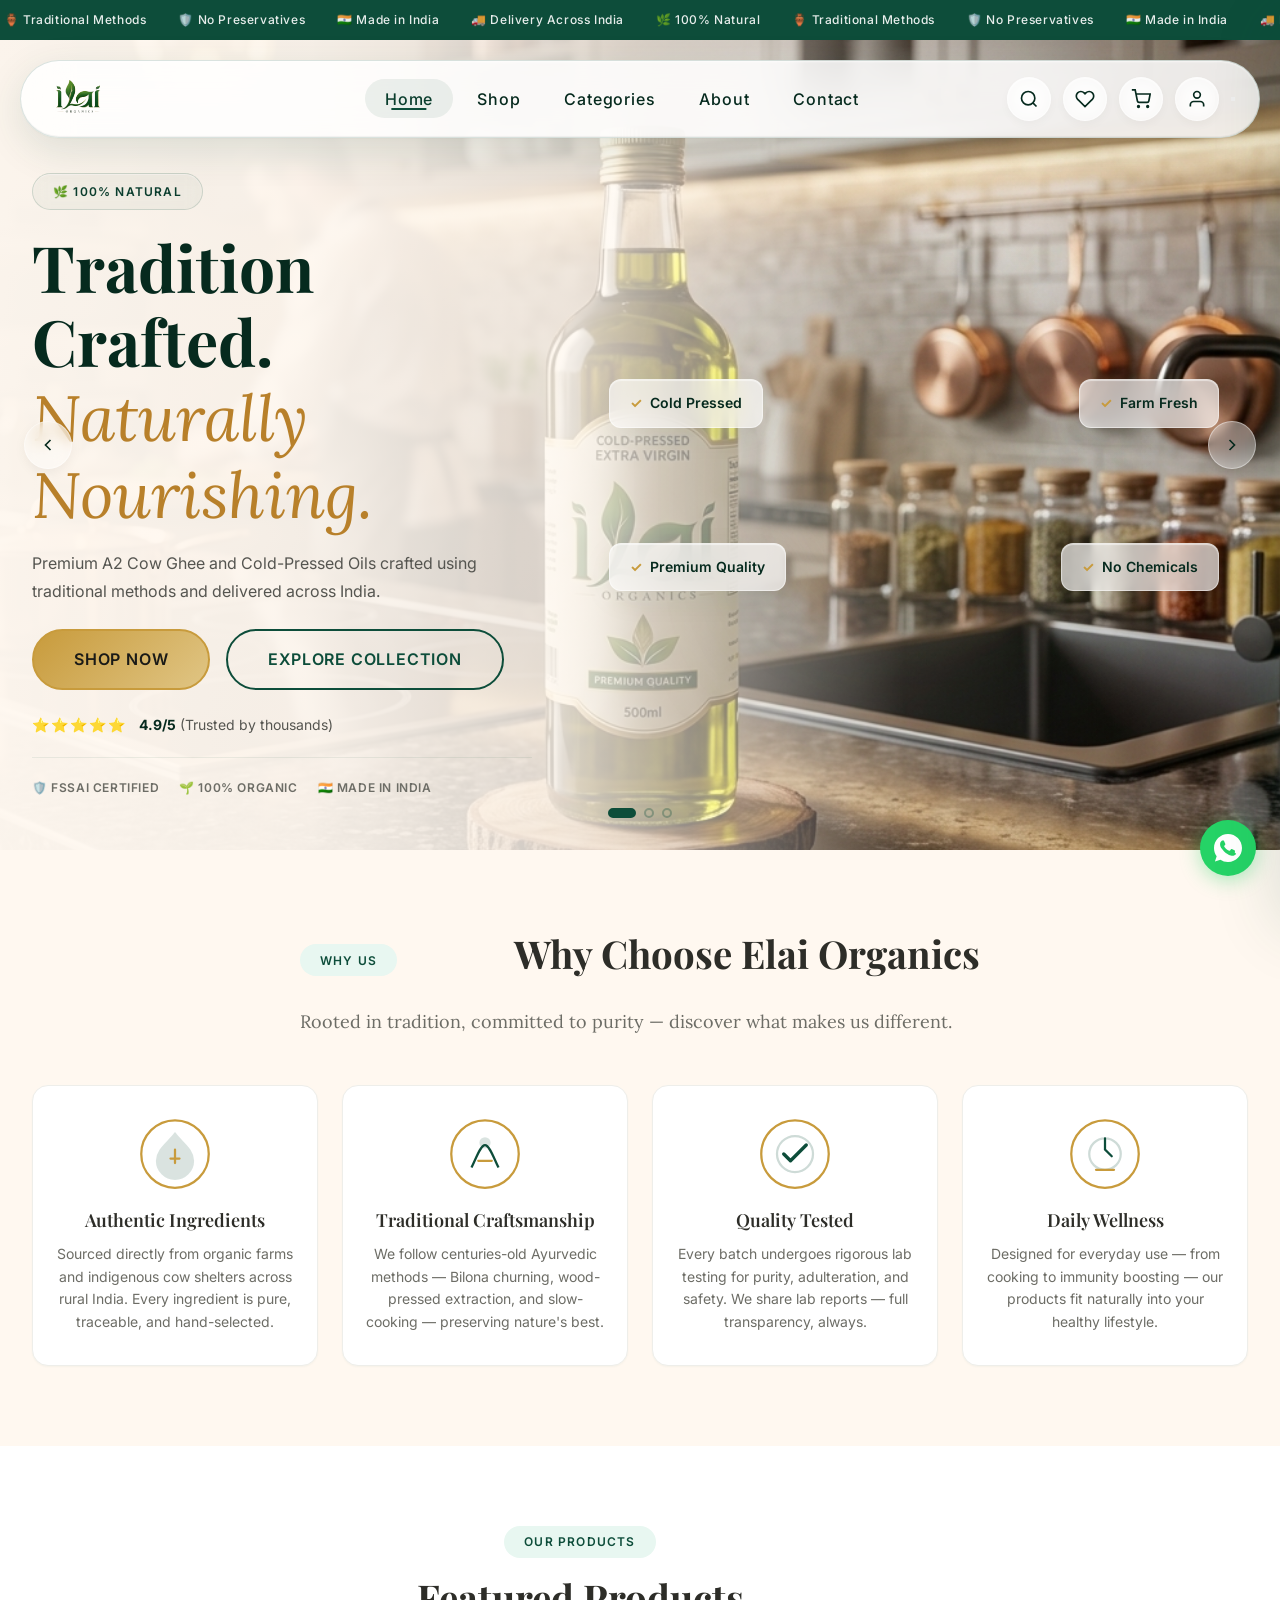
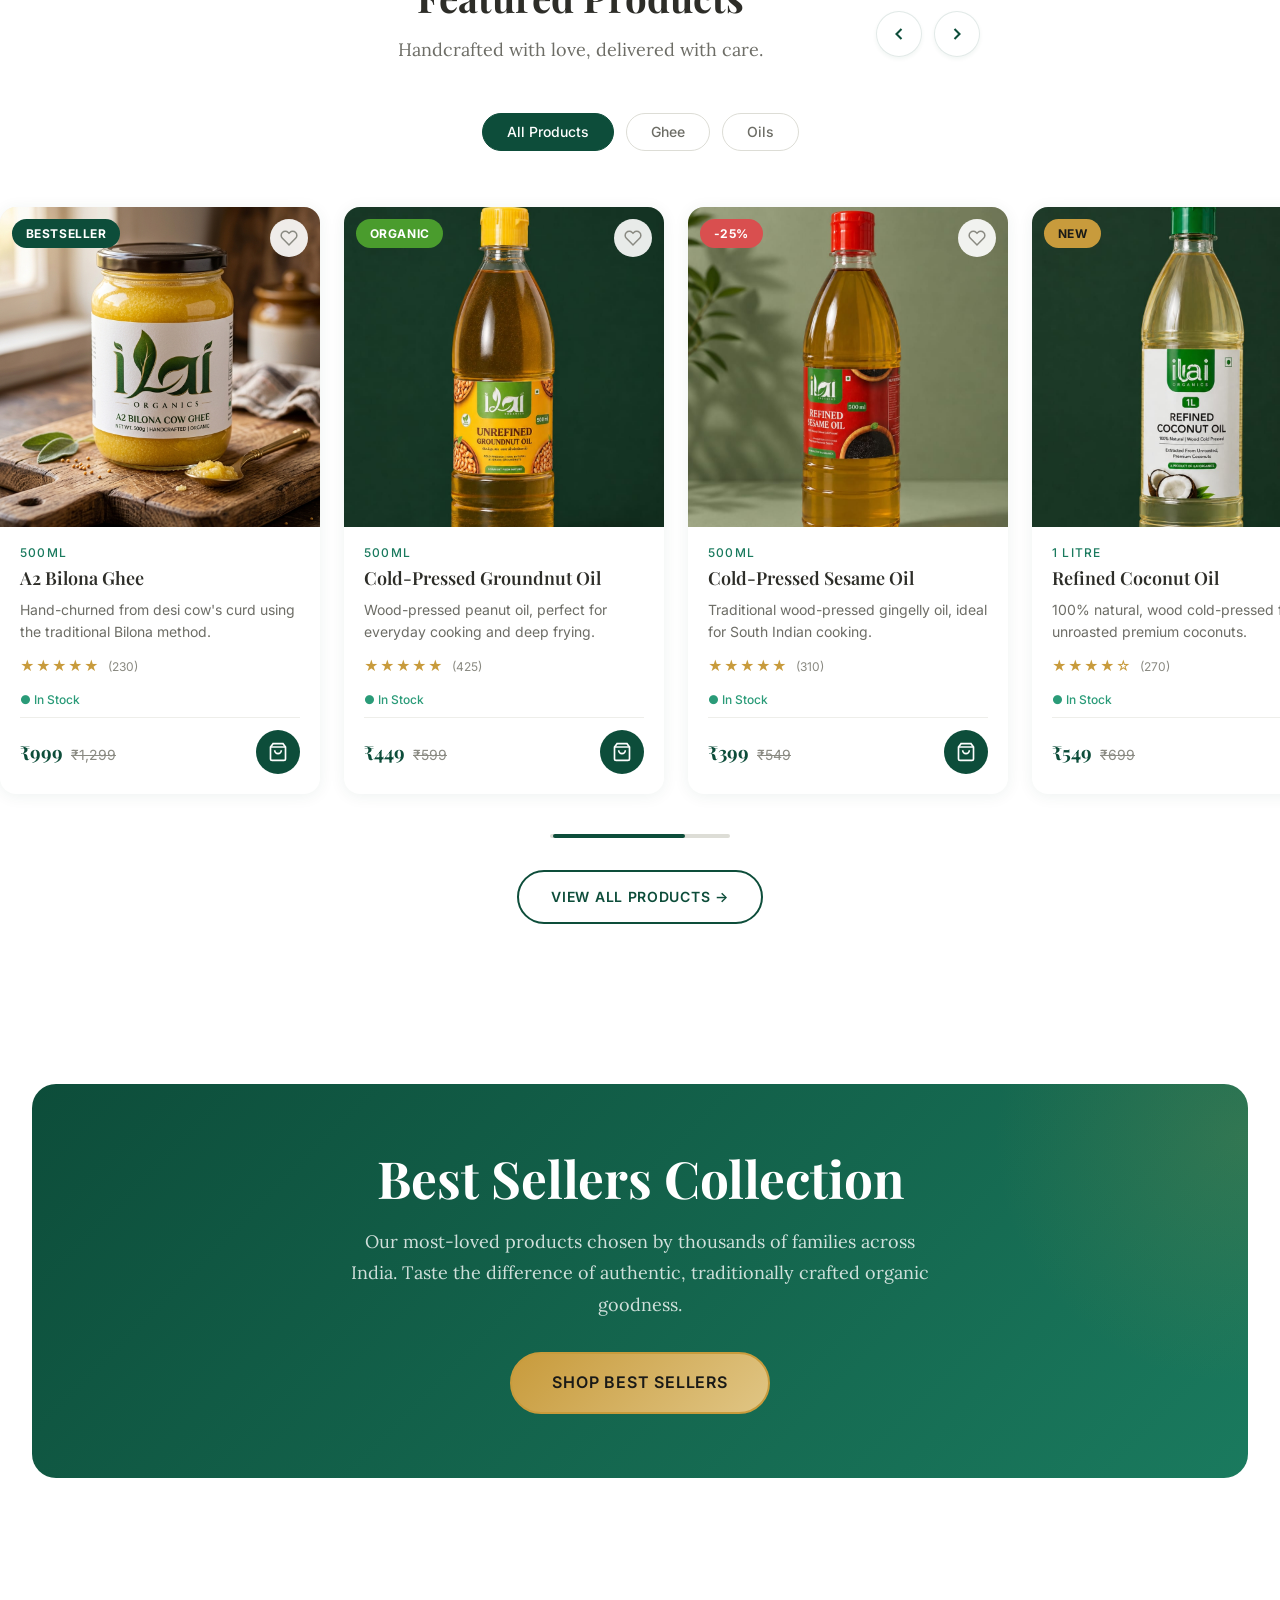
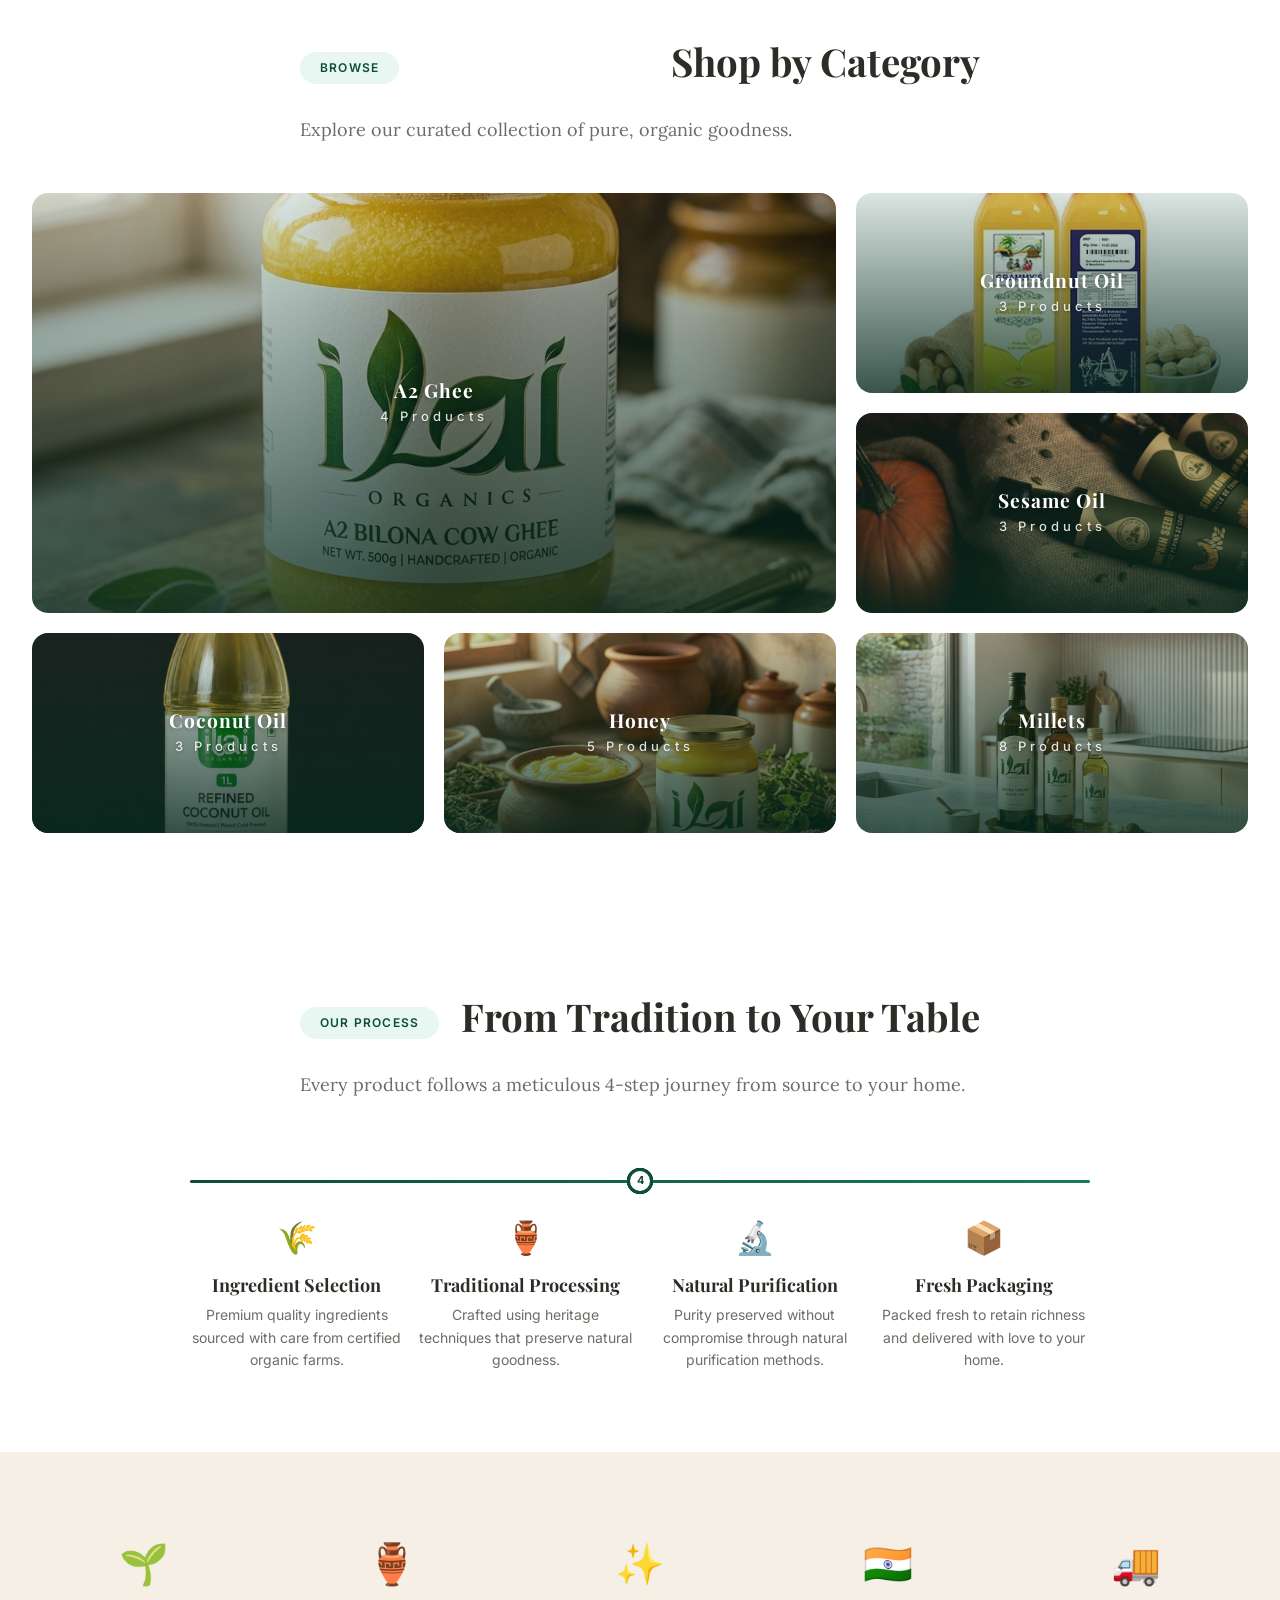
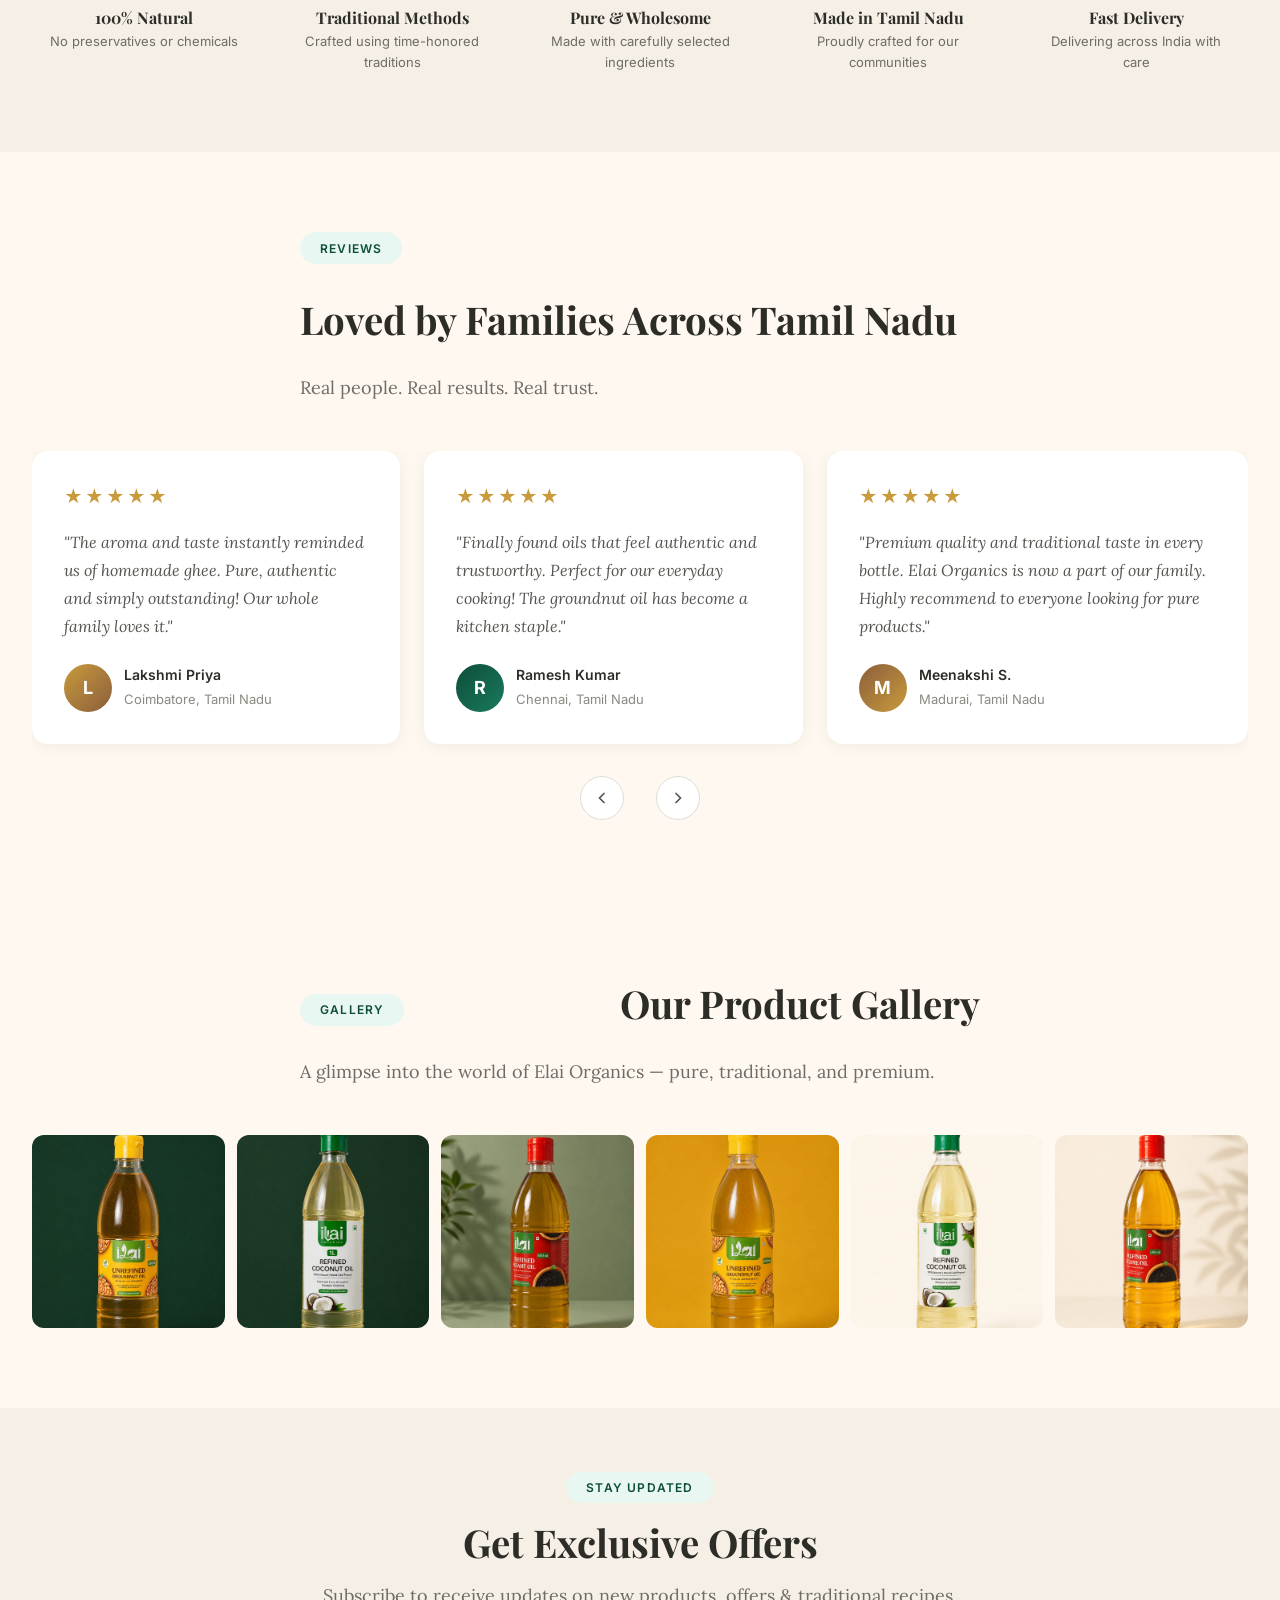
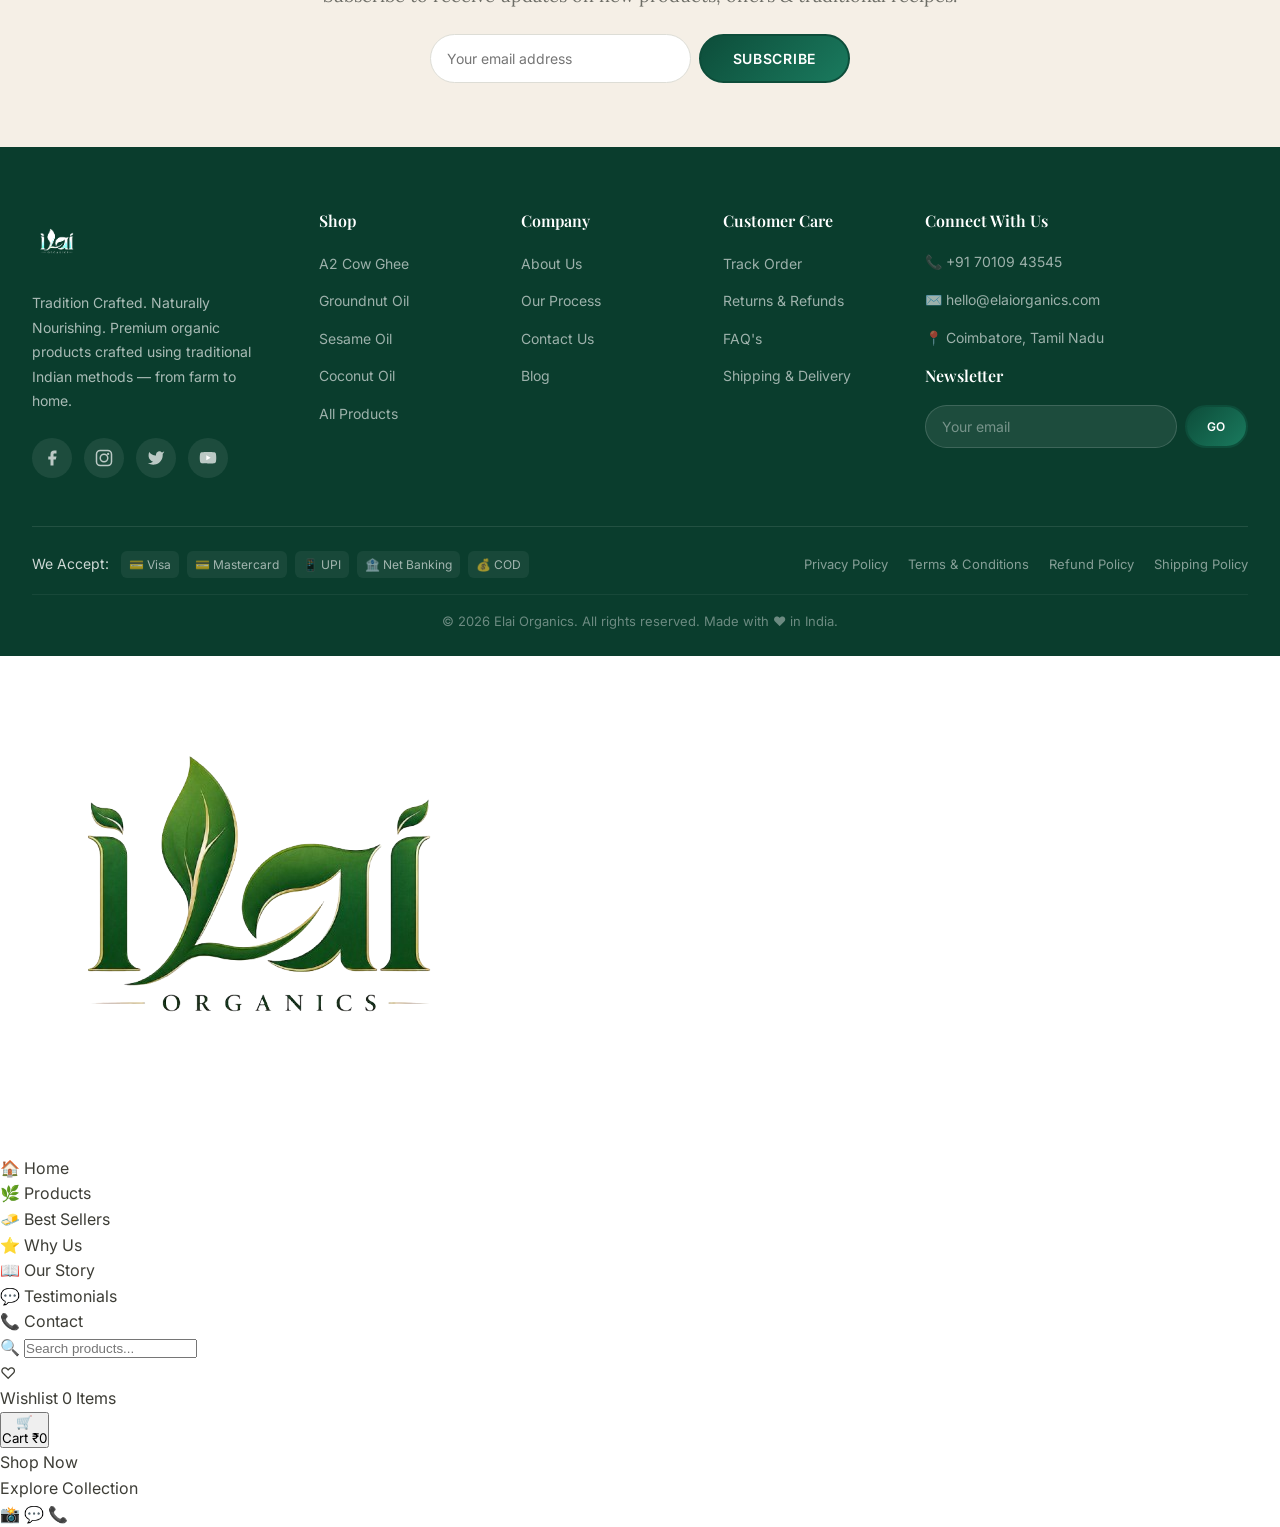
==== commit f93e4360: "1" ====
--- a/index.html
+++ b/index.html
@@ -10,6 +10,7 @@
   <link href="https://fonts.googleapis.com/css2?family=Playfair+Display:ital,wght@0,400;0,500;0,600;0,700;0,800;1,400;1,500&family=Lora:ital,wght@0,400;0,500;0,600;0,700;1,400&family=Inter:wght@300;400;500;600;700&display=swap" rel="stylesheet">
   <link rel="stylesheet" href="css/style.css">
   <link rel="stylesheet" href="css/responsive.css">
+  <link rel="stylesheet" href="css/mobile-nav.css">
 </head>
 <body>
 
@@ -61,12 +62,16 @@
         <a href="profile.html" class="action-btn" aria-label="Account">
           <svg viewBox="0 0 24 24" fill="none" stroke="currentColor" stroke-width="2"><path d="M20 21v-2a4 4 0 00-4-4H8a4 4 0 00-4 4v2"/><circle cx="12" cy="7" r="4"/></svg>
         </a>
-        <button class="hamburger" id="hamburger" aria-label="Toggle menu">
-          <span></span><span></span><span></span>
+        <button class="hamburger-apple" id="hamburger-apple" aria-label="Toggle menu">
+          <span class="line line-top"></span>
+          <span class="line line-middle"></span>
+          <span class="line line-bottom"></span>
         </button>
       </div>
     </div>
   </header>
+
+  <div id="page-container">
 
   <!-- ===================== HERO SLIDER ===================== -->
   <section class="hero" id="hero">
@@ -284,16 +289,27 @@
   <section class="products" id="products">
     <div class="container">
       <div class="section-header reveal">
-        <span class="section-header__tag">Our Products</span>
-        <h2 class="section-header__title">Featured Products</h2>
-        <p class="section-header__sub">Handcrafted with love, delivered with care.</p>
+        <div class="section-header__title-group">
+          <span class="section-header__tag">Our Products</span>
+          <h2 class="section-header__title">Featured Products</h2>
+          <p class="section-header__sub">Handcrafted with love, delivered with care.</p>
+        </div>
+        <div class="section-header__actions">
+          <button class="carousel-btn carousel-btn--prev" id="featuredPrev" aria-label="Previous products">
+            <svg viewBox="0 0 24 24" fill="none" stroke="currentColor" stroke-width="2"><polyline points="15 18 9 12 15 6"/></svg>
+          </button>
+          <button class="carousel-btn carousel-btn--next" id="featuredNext" aria-label="Next products">
+            <svg viewBox="0 0 24 24" fill="none" stroke="currentColor" stroke-width="2"><polyline points="9 18 15 12 9 6"/></svg>
+          </button>
+        </div>
       </div>
       <div class="products__filters reveal">
         <button class="products__filter products__filter--active" data-filter="all">All Products</button>
         <button class="products__filter" data-filter="ghee">Ghee</button>
         <button class="products__filter" data-filter="oil">Oils</button>
       </div>
-      <div class="products__grid" id="productsGrid">
+      <div class="carousel-container">
+        <div class="products__grid products__grid--swipeable" id="productsGrid">
         <!-- Product 1 -->
         <div class="product-card reveal" data-category="ghee" data-name="A2 Bilona Ghee" data-price="999" data-image="images/ghee-jar.jpg">
           <div class="product-card__badge">Bestseller</div>
@@ -328,13 +344,13 @@
         </div>
 
         <!-- Product 2 -->
-        <div class="product-card reveal" data-category="oil" data-name="Cold-Pressed Groundnut Oil" data-price="449" data-image="images/groundnut-oil-dark.jpg">
+        <div class="product-card reveal" data-category="oil" data-name="Cold-Pressed Groundnut Oil" data-price="449" data-image="images/WhatsApp Unknown 2026-06-15 at 7.49.19 PM/WhatsApp Image 2026-06-15 at 3.02.28 PM (1).jpeg">
           <div class="product-card__badge product-card__badge--organic">Organic</div>
           <button class="product-card__wishlist" aria-label="Add to wishlist">
             <svg viewBox="0 0 24 24" fill="none" stroke="currentColor" stroke-width="2"><path d="M20.84 4.61a5.5 5.5 0 00-7.78 0L12 5.67l-1.06-1.06a5.5 5.5 0 00-7.78 7.78l1.06 1.06L12 21.23l7.78-7.78 1.06-1.06a5.5 5.5 0 000-7.78z"/></svg>
           </button>
           <div class="product-card__img-wrap">
-            <img src="images/groundnut-oil-dark.jpg" alt="Cold-Pressed Groundnut Oil" class="product-card__image" loading="lazy">
+            <img src="images/WhatsApp Unknown 2026-06-15 at 7.49.19 PM/WhatsApp Image 2026-06-15 at 3.02.28 PM (1).jpeg" alt="Cold-Pressed Groundnut Oil" class="product-card__image" loading="lazy">
             <div class="product-card__quick-view">
               <button class="btn btn--white btn--sm quick-view-btn">Quick View</button>
             </div>
@@ -361,13 +377,13 @@
         </div>
 
         <!-- Product 3 -->
-        <div class="product-card reveal" data-category="oil" data-name="Cold-Pressed Sesame Oil" data-price="399" data-image="images/sesame-oil-sage.jpg">
+        <div class="product-card reveal" data-category="oil" data-name="Cold-Pressed Sesame Oil" data-price="399" data-image="images/WhatsApp Unknown 2026-06-15 at 7.49.19 PM/WhatsApp Image 2026-06-15 at 3.02.24 PM.jpeg">
           <div class="product-card__badge product-card__badge--sale">-25%</div>
           <button class="product-card__wishlist" aria-label="Add to wishlist">
             <svg viewBox="0 0 24 24" fill="none" stroke="currentColor" stroke-width="2"><path d="M20.84 4.61a5.5 5.5 0 00-7.78 0L12 5.67l-1.06-1.06a5.5 5.5 0 00-7.78 7.78l1.06 1.06L12 21.23l7.78-7.78 1.06-1.06a5.5 5.5 0 000-7.78z"/></svg>
           </button>
           <div class="product-card__img-wrap">
-            <img src="images/sesame-oil-sage.jpg" alt="Cold-Pressed Sesame Oil" class="product-card__image" loading="lazy">
+            <img src="images/WhatsApp Unknown 2026-06-15 at 7.49.19 PM/WhatsApp Image 2026-06-15 at 3.02.24 PM.jpeg" alt="Cold-Pressed Sesame Oil" class="product-card__image" loading="lazy">
             <div class="product-card__quick-view">
               <button class="btn btn--white btn--sm quick-view-btn">Quick View</button>
             </div>
@@ -394,13 +410,13 @@
         </div>
 
         <!-- Product 4 -->
-        <div class="product-card reveal" data-category="oil" data-name="Refined Coconut Oil" data-price="549" data-image="images/coconut-oil-dark.jpg">
+        <div class="product-card reveal" data-category="oil" data-name="Refined Coconut Oil" data-price="549" data-image="images/WhatsApp Unknown 2026-06-15 at 7.49.19 PM/WhatsApp Image 2026-06-15 at 3.02.26 PM (1).jpeg">
           <div class="product-card__badge product-card__badge--new">New</div>
           <button class="product-card__wishlist" aria-label="Add to wishlist">
             <svg viewBox="0 0 24 24" fill="none" stroke="currentColor" stroke-width="2"><path d="M20.84 4.61a5.5 5.5 0 00-7.78 0L12 5.67l-1.06-1.06a5.5 5.5 0 00-7.78 7.78l1.06 1.06L12 21.23l7.78-7.78 1.06-1.06a5.5 5.5 0 000-7.78z"/></svg>
           </button>
           <div class="product-card__img-wrap">
-            <img src="images/coconut-oil-dark.jpg" alt="Refined Coconut Oil" class="product-card__image" loading="lazy">
+            <img src="images/WhatsApp Unknown 2026-06-15 at 7.49.19 PM/WhatsApp Image 2026-06-15 at 3.02.26 PM (1).jpeg" alt="Refined Coconut Oil" class="product-card__image" loading="lazy">
             <div class="product-card__quick-view">
               <button class="btn btn--white btn--sm quick-view-btn">Quick View</button>
             </div>
@@ -459,7 +475,15 @@
           </div>
         </div>
       </div>
-      <div class="text-center mt-8 reveal">
+      
+      <!-- Progress Bar scroll indicator -->
+      <div class="carousel-scrollbar">
+        <div class="carousel-scrollbar__track">
+          <div class="carousel-scrollbar__thumb" id="featuredThumb"></div>
+        </div>
+      </div>
+
+      <div class="text-center mt-12 reveal">
         <a href="shop.html" class="btn btn--outline">View All Products →</a>
       </div>
     </div>
@@ -666,12 +690,12 @@
         <p class="section-header__sub">A glimpse into the world of Elai Organics — pure, traditional, and premium.</p>
       </div>
       <div class="instagram__grid reveal">
-        <div class="instagram__item"><img src="images/groundnut-oil-dark.jpg" alt="Groundnut Oil" loading="lazy"></div>
-        <div class="instagram__item"><img src="images/coconut-oil-dark.jpg" alt="Coconut Oil" loading="lazy"></div>
-        <div class="instagram__item"><img src="images/sesame-oil-sage.jpg" alt="Sesame Oil" loading="lazy"></div>
-        <div class="instagram__item"><img src="images/groundnut-oil-yellow.jpg" alt="Groundnut Oil" loading="lazy"></div>
-        <div class="instagram__item"><img src="images/coconut-oil-beige.jpg" alt="Coconut Oil" loading="lazy"></div>
-        <div class="instagram__item"><img src="images/sesame-oil-beige.jpg" alt="Sesame Oil" loading="lazy"></div>
+        <div class="instagram__item"><img src="images/WhatsApp Unknown 2026-06-15 at 7.49.19 PM/WhatsApp Image 2026-06-15 at 3.02.28 PM (1).jpeg" alt="Groundnut Oil" loading="lazy"></div>
+        <div class="instagram__item"><img src="images/WhatsApp Unknown 2026-06-15 at 7.49.19 PM/WhatsApp Image 2026-06-15 at 3.02.26 PM (1).jpeg" alt="Coconut Oil" loading="lazy"></div>
+        <div class="instagram__item"><img src="images/WhatsApp Unknown 2026-06-15 at 7.49.19 PM/WhatsApp Image 2026-06-15 at 3.02.24 PM.jpeg" alt="Sesame Oil" loading="lazy"></div>
+        <div class="instagram__item"><img src="images/WhatsApp Unknown 2026-06-15 at 7.49.19 PM/WhatsApp Image 2026-06-15 at 3.02.28 PM.jpeg" alt="Groundnut Oil" loading="lazy"></div>
+        <div class="instagram__item"><img src="images/WhatsApp Unknown 2026-06-15 at 7.49.19 PM/WhatsApp Image 2026-06-15 at 3.02.25 PM (2).jpeg" alt="Coconut Oil" loading="lazy"></div>
+        <div class="instagram__item"><img src="images/WhatsApp Unknown 2026-06-15 at 7.49.19 PM/WhatsApp Image 2026-06-15 at 3.02.23 PM (1).jpeg" alt="Sesame Oil" loading="lazy"></div>
       </div>
     </div>
   </section>
@@ -778,6 +802,7 @@
       </div>
     </div>
   </footer>
+  </div> <!-- end #page-container -->
 
   <!-- ===================== SLIDING CART DRAWER ===================== -->
   <div class="cart-drawer-overlay" id="cartOverlay"></div>
@@ -826,6 +851,111 @@
     <span class="whatsapp-float__tooltip">Chat with us</span>
   </a>
 
+  <!-- Floating Liquid Glass Panel Overlay -->
+  <div class="apple-nav-overlay">
+    <!-- Brand Header Logo -->
+    <div class="apple-nav__header">
+      <img src="images/logo.png" alt="Elai Organics" class="apple-nav__logo">
+    </div>
+    
+    <!-- Navigation Capsules -->
+    <nav aria-label="Mobile navigation menu">
+      <ul class="apple-nav__list">
+        <li class="apple-nav__item">
+          <a href="index.html" class="apple-nav__link apple-nav__link--active">
+            <span class="apple-nav__link-icon">🏠</span>
+            <span class="apple-nav__link-text">Home</span>
+          </a>
+        </li>
+        <li class="apple-nav__item">
+          <a href="shop.html" class="apple-nav__link">
+            <span class="apple-nav__link-icon">🌿</span>
+            <span class="apple-nav__link-text">Products</span>
+          </a>
+        </li>
+        <li class="apple-nav__item">
+          <a href="shop.html" class="apple-nav__link">
+            <span class="apple-nav__link-icon">🧈</span>
+            <span class="apple-nav__link-text">Best Sellers</span>
+          </a>
+        </li>
+        <li class="apple-nav__item">
+          <a href="index.html#why-us" class="apple-nav__link">
+            <span class="apple-nav__link-icon">⭐</span>
+            <span class="apple-nav__link-text">Why Us</span>
+          </a>
+        </li>
+        <li class="apple-nav__item">
+          <a href="about.html" class="apple-nav__link">
+            <span class="apple-nav__link-icon">📖</span>
+            <span class="apple-nav__link-text">Our Story</span>
+          </a>
+        </li>
+        <li class="apple-nav__item">
+          <a href="index.html#testimonials" class="apple-nav__link">
+            <span class="apple-nav__link-icon">💬</span>
+            <span class="apple-nav__link-text">Testimonials</span>
+          </a>
+        </li>
+        <li class="apple-nav__item">
+          <a href="contact.html" class="apple-nav__link">
+            <span class="apple-nav__link-icon">📞</span>
+            <span class="apple-nav__link-text">Contact</span>
+          </a>
+        </li>
+      </ul>
+    </nav>
+    
+    <!-- Search Capsule -->
+    <div class="apple-nav__search-container apple-nav__item">
+      <form class="apple-nav__search-form" action="shop.html" method="GET">
+        <span class="apple-nav__search-icon">🔍</span>
+        <input type="text" name="search" class="apple-nav__search-input" placeholder="Search products..." aria-label="Search products">
+      </form>
+    </div>
+    
+    <!-- Premium Wishlist & Cart Cards -->
+    <div class="apple-nav__cards apple-nav__item">
+      <a href="wishlist.html" class="apple-nav__card apple-nav__card--wishlist">
+        <span class="apple-nav__card-icon">♡</span>
+        <div class="apple-nav__card-info">
+          <span class="apple-nav__card-title">Wishlist</span>
+          <span class="apple-nav__card-value" id="mobileWishlistCount">0 Items</span>
+        </div>
+      </a>
+      <button class="apple-nav__card apple-nav__card--cart" id="mobileCartBtn">
+        <span class="apple-nav__card-icon">🛒</span>
+        <div class="apple-nav__card-info">
+          <span class="apple-nav__card-title">Cart</span>
+          <span class="apple-nav__card-value" id="mobileCartTotal">₹0</span>
+        </div>
+      </button>
+    </div>
+    
+    <!-- Action Buttons (Primary / Secondary) -->
+    <div class="apple-nav__actions-group apple-nav__item">
+      <a href="shop.html" class="apple-nav__btn apple-nav__btn--primary">
+        <span class="apple-nav__btn-text">Shop Now</span>
+        <div class="apple-nav__btn-shine"></div>
+      </a>
+      <a href="shop.html" class="apple-nav__btn apple-nav__btn--secondary">Explore Collection</a>
+    </div>
+    
+    <!-- Social Circular Glass Icons -->
+    <div class="apple-nav__footer apple-nav__item">
+      <a href="#" class="apple-nav__social-btn" aria-label="Instagram">
+        <span class="apple-nav__social-icon">📸</span>
+      </a>
+      <a href="https://wa.me/917010943545" class="apple-nav__social-btn" target="_blank" rel="noopener" aria-label="WhatsApp">
+        <span class="apple-nav__social-icon">💬</span>
+      </a>
+      <a href="tel:+917010943545" class="apple-nav__social-btn" aria-label="Call Us">
+        <span class="apple-nav__social-icon">📞</span>
+      </a>
+    </div>
+  </div>
+
   <script src="script.js"></script>
+  <script src="mobile-nav.js"></script>
 </body>
 </html>
--- a/css/style.css
+++ b/css/style.css
@@ -507,6 +507,7 @@
   position: relative;
   width: 100%;
   max-width: 580px;
+  height: 480px; /* Fixed height for absolute alignment grid */
   display: flex;
   align-items: center;
   justify-content: center;
@@ -534,10 +535,10 @@
 /* Floating Glass Cards */
 .glass-card {
   position: absolute;
-  background: rgba(255, 255, 255, 0.55);
+  background: rgba(255, 255, 255, 0.65);
   backdrop-filter: blur(12px);
   -webkit-backdrop-filter: blur(12px);
-  border: 1px solid rgba(255, 255, 255, 0.4);
+  border: 1px solid rgba(255, 255, 255, 0.45);
   border-radius: var(--radius-lg);
   padding: 0.75rem 1.25rem;
   display: flex;
@@ -545,7 +546,7 @@
   gap: var(--sp-2);
   box-shadow: 0 8px 32px rgba(13, 77, 58, 0.06), inset 0 1px 1px rgba(255, 255, 255, 0.5);
   z-index: 3;
-  pointer-events: none;
+  pointer-events: auto; /* enable interaction */
   font-size: var(--fs-body-sm);
   font-weight: var(--fw-semibold);
   color: var(--clr-primary-900);
@@ -553,27 +554,25 @@
   white-space: nowrap;
 }
 
+.glass-card:hover {
+  transform: translateY(-5px) scale(1.03);
+  background: rgba(255, 255, 255, 0.85);
+  box-shadow: 0 12px 36px rgba(13, 77, 58, 0.12), 0 2px 4px rgba(0, 0, 0, 0.02);
+}
+
 .glass-card__check {
   color: var(--clr-accent-500);
   font-weight: var(--fw-bold);
 }
 
-/* Positioning cards around product composition */
-.glass-card--1 { top: 15%; left: -5%; }
-.glass-card--2 { top: 25%; right: -5%; }
-.glass-card--3 { bottom: 25%; left: -8%; }
-.glass-card--4 { bottom: 18%; right: -2%; }
-
-/* Gentle bobbing floating keyframes */
-@keyframes floatAnimation {
-  0% { transform: translateY(0); }
-  50% { transform: translateY(-10px); }
-  100% { transform: translateY(0); }
-}
+/* Positioning cards around product composition (Symmetrical 2x2 Grid) */
+.glass-card--1 { top: 28%; left: -15px; }
+.glass-card--2 { top: 28%; right: -15px; }
+.glass-card--3 { top: 62%; left: -15px; }
+.glass-card--4 { top: 62%; right: -15px; }
 
 .float-animation {
-  animation: floatAnimation 5s ease-in-out infinite;
-  animation-delay: var(--float-delay, 0s);
+  /* Bouncing animation removed to avoid visual clutter */
 }
 
 /* Hero Entrance Animations */
@@ -2990,3 +2989,152 @@
   grid-template-columns: repeat(2, 1fr);
   gap: var(--sp-4) var(--sp-6);
 }
+
+/* ============================================================
+   APPLE-STYLE CAROUSEL & SWIPEABLE PRODUCTS
+   ============================================================ */
+
+.carousel-container {
+  position: relative;
+  width: 100%;
+}
+
+/* Horizontal scrolling wrapper */
+.products__grid--swipeable {
+  display: flex;
+  flex-wrap: nowrap;
+  overflow-x: auto;
+  scroll-snap-type: x mandatory;
+  scroll-behavior: smooth;
+  -webkit-overflow-scrolling: touch;
+  scrollbar-width: none; /* Firefox */
+  padding: var(--sp-4) var(--container-pad) var(--sp-8);
+  margin-left: calc(-1 * var(--container-pad));
+  margin-right: calc(-1 * var(--container-pad));
+  gap: var(--sp-6);
+  cursor: grab;
+  user-select: none;
+}
+
+.products__grid--swipeable:active {
+  cursor: grabbing;
+}
+
+.products__grid--swipeable::-webkit-scrollbar {
+  display: none; /* Chrome/Safari */
+}
+
+/* Slide Cards styling */
+.products__grid--swipeable .product-card {
+  flex: 0 0 320px;
+  width: 320px;
+  scroll-snap-align: start;
+  transition: transform var(--dur-normal) var(--ease-out), box-shadow var(--dur-normal) var(--ease-out);
+}
+
+.products__grid--swipeable .product-card:hover {
+  transform: translateY(-8px) scale(1.02);
+  box-shadow: var(--shadow-xl);
+}
+
+/* Apple-style circular glassmorphic controls in section headers */
+.section-header {
+  display: flex;
+  justify-content: space-between;
+  align-items: flex-end;
+  flex-wrap: wrap;
+  gap: var(--sp-4);
+}
+
+.section-header__title-group {
+  flex: 1;
+  min-width: 250px;
+}
+
+.section-header__actions {
+  display: flex;
+  gap: var(--sp-3);
+  margin-bottom: var(--sp-2);
+}
+
+.carousel-btn {
+  width: 46px;
+  height: 46px;
+  border-radius: var(--radius-full);
+  background: var(--glass-bg);
+  backdrop-filter: var(--glass-blur);
+  -webkit-backdrop-filter: var(--glass-blur);
+  border: 1px solid rgba(13, 77, 58, 0.12);
+  display: flex;
+  align-items: center;
+  justify-content: center;
+  color: var(--clr-primary-700);
+  cursor: pointer;
+  transition: all var(--dur-fast) var(--ease-smooth);
+  box-shadow: var(--shadow-sm);
+  outline: none;
+}
+
+.carousel-btn svg {
+  width: 20px;
+  height: 20px;
+  stroke: currentColor;
+  stroke-width: 2.5px;
+  transition: transform var(--dur-fast) var(--ease-smooth);
+}
+
+.carousel-btn:hover {
+  background: var(--clr-primary-700);
+  color: #fff;
+  border-color: var(--clr-primary-700);
+  transform: scale(1.06);
+  box-shadow: var(--shadow-md);
+}
+
+.carousel-btn:hover svg {
+  transform: scale(1.1);
+}
+
+.carousel-btn:active {
+  transform: scale(0.96);
+}
+
+.carousel-btn--disabled {
+  opacity: 0.25;
+  cursor: not-allowed;
+  pointer-events: none;
+  box-shadow: none !important;
+  border-color: rgba(13, 77, 58, 0.08) !important;
+  color: var(--clr-neutral-400) !important;
+  background: rgba(255, 255, 255, 0.5) !important;
+}
+
+/* Custom indicator scrollbar progress bar */
+.carousel-scrollbar {
+  display: flex;
+  justify-content: center;
+  margin-top: var(--sp-2);
+  margin-bottom: var(--sp-8);
+  width: 100%;
+}
+
+.carousel-scrollbar__track {
+  width: 180px;
+  height: 4px;
+  background: var(--clr-neutral-200);
+  border-radius: var(--radius-full);
+  position: relative;
+  overflow: hidden;
+}
+
+.carousel-scrollbar__thumb {
+  height: 100%;
+  width: 20%; /* Resize dynamically via JS */
+  background: var(--clr-primary-700);
+  border-radius: var(--radius-full);
+  position: absolute;
+  top: 0;
+  left: 0;
+  transform-origin: left center;
+  transition: transform 0.15s var(--ease-out), width 0.15s var(--ease-out);
+}
--- a/css/responsive.css
+++ b/css/responsive.css
@@ -78,6 +78,23 @@
     padding-bottom: var(--sp-12);
   }
 
+  .hero__slider {
+    height: auto;
+    position: relative;
+  }
+
+  .hero__slide {
+    position: absolute;
+    inset: 0;
+    width: 100%;
+    height: 100%;
+  }
+
+  .hero__slide--active {
+    position: relative;
+    z-index: 2;
+  }
+
   .hero__bg--1 {
     background-image: linear-gradient(to bottom, rgba(255, 248, 240, 0.98) 0%, rgba(255, 248, 240, 0.9) 45%, rgba(255, 248, 240, 0.2) 75%, transparent 100%), url('../images/hero 1.png');
   }
@@ -100,9 +117,16 @@
   .hero__left {
     flex: 0 0 100%;
     max-width: 100%;
-    padding-right: 0;
+    padding: var(--sp-8) var(--sp-6);
+    background: rgba(255, 248, 240, 0.88);
+    backdrop-filter: blur(16px);
+    -webkit-backdrop-filter: blur(16px);
+    border: 1px solid rgba(13, 77, 58, 0.12);
+    border-radius: var(--radius-2xl);
+    box-shadow: 0 15px 35px rgba(13, 77, 58, 0.06);
     align-items: center;
     text-align: center;
+    z-index: 5;
   }
 
   .hero__desc {
@@ -134,6 +158,7 @@
   .hero__composition {
     max-width: 440px;
     margin: 0 auto;
+    height: 320px; /* Fixed height for mobile/tablet grid alignment */
   }
 
   .glass-card {
@@ -141,10 +166,10 @@
     padding: 0.5rem 1rem;
   }
 
-  .glass-card--1 { top: 10%; left: -2%; }
-  .glass-card--2 { top: 20%; right: -2%; }
-  .glass-card--3 { bottom: 20%; left: -4%; }
-  .glass-card--4 { bottom: 15%; right: -2%; }
+  .glass-card--1 { top: 25%; left: -10px; }
+  .glass-card--2 { top: 25%; right: -10px; }
+  .glass-card--3 { top: 65%; left: -10px; }
+  .glass-card--4 { top: 65%; right: -10px; }
 
   .why-choose__grid {
     grid-template-columns: repeat(2, 1fr);
@@ -704,6 +729,33 @@
   }
 }
 
+/* ── Swipeable Product Slider on Mobile ──────────────── */
+@media (max-width: 992px) {
+  .products__grid--swipeable .product-card {
+    flex: 0 0 290px;
+    width: 290px;
+  }
+}
+
+@media (max-width: 768px) {
+  .products__grid--swipeable {
+    gap: var(--sp-4);
+    padding: var(--sp-2) var(--container-pad) var(--sp-6);
+  }
+  
+  .products__grid--swipeable .product-card {
+    flex: 0 0 260px;
+    width: 260px;
+  }
+}
+
+@media (max-width: 480px) {
+  .products__grid--swipeable .product-card {
+    flex: 0 0 230px;
+    width: 230px;
+  }
+}
+
 /* ── Print Styles ────────────────────────────────────── */
 
 @media print {
--- a/css/mobile-nav.css
+++ b/css/mobile-nav.css
@@ -0,0 +1,663 @@
+/* ============================================================
+   APPLE LIQUID GLASS MOBILE NAVIGATION
+   iOS 26 / Premium Design Language
+   ============================================================ */
+
+@media (max-width: 992px) {
+  /* Hide standard mobile navigation overlays and menus */
+  .nav, 
+  .nav-overlay,
+  .header .hamburger {
+    display: none !important;
+  }
+
+  /* ── Morphing Hamburger Button ── */
+  .hamburger-apple {
+    display: flex !important;
+    flex-direction: column;
+    width: 44px;
+    height: 44px;
+    align-items: center;
+    justify-content: center;
+    background: rgba(255, 255, 255, 0.45);
+    backdrop-filter: blur(20px) saturate(180%);
+    -webkit-backdrop-filter: blur(20px) saturate(180%);
+    border: 1px solid rgba(255, 255, 255, 0.4);
+    border-radius: 50%;
+    cursor: pointer;
+    z-index: 1001; /* Above mobile overlay */
+    position: relative;
+    box-shadow: 
+      0 2px 8px rgba(13, 77, 58, 0.04),
+      inset 0 1px 1px rgba(255, 255, 255, 0.6);
+    transition: 
+      transform 400ms cubic-bezier(0.16, 1, 0.3, 1),
+      background 300ms ease,
+      box-shadow 300ms ease;
+    outline: none;
+    -webkit-tap-highlight-color: transparent;
+  }
+
+  .hamburger-apple:hover {
+    background: rgba(255, 255, 255, 0.7);
+    transform: translateY(-1px) scale(1.04);
+    box-shadow: 
+      0 4px 12px rgba(13, 77, 58, 0.08),
+      inset 0 1px 1px rgba(255, 255, 255, 0.8);
+  }
+
+  .hamburger-apple:active {
+    transform: scale(0.95);
+  }
+
+  .hamburger-apple .line {
+    display: block;
+    width: 18px;
+    height: 2px;
+    background: var(--clr-primary-900);
+    border-radius: 2px;
+    transition: 
+      transform 500ms cubic-bezier(0.16, 1, 0.3, 1),
+      opacity 400ms cubic-bezier(0.16, 1, 0.3, 1),
+      width 400ms cubic-bezier(0.16, 1, 0.3, 1);
+    position: absolute;
+    will-change: transform, opacity;
+  }
+
+  .hamburger-apple .line-top {
+    transform: translateY(-5px);
+  }
+
+  .hamburger-apple .line-middle {
+    transform: translateY(0);
+  }
+
+  .hamburger-apple .line-bottom {
+    transform: translateY(5px);
+  }
+
+  /* Morphing States when Open */
+  .hamburger-apple.active .line-top {
+    transform: rotate(45deg);
+  }
+
+  .hamburger-apple.active .line-middle {
+    opacity: 0;
+    transform: scale(0.3);
+  }
+
+  .hamburger-apple.active .line-bottom {
+    transform: rotate(-45deg);
+  }
+
+  /* ── Background Page Compression ── */
+  #page-container {
+    transition: 
+      transform 600ms cubic-bezier(0.16, 1, 0.3, 1),
+      filter 600ms cubic-bezier(0.16, 1, 0.3, 1),
+      opacity 600ms cubic-bezier(0.16, 1, 0.3, 1);
+    will-change: transform, filter;
+    transform-origin: center center;
+  }
+
+  body.apple-menu-open {
+    overflow: hidden !important;
+    background: #000 !important; /* Visual contrast behind compressed glass */
+  }
+
+  body.apple-menu-open #page-container {
+    transform: scale(0.982);
+    filter: blur(14px) brightness(0.85);
+    pointer-events: none !important;
+  }
+
+  /* ── Floating Liquid Glass Panel Overlay ── */
+  .apple-nav-overlay {
+    position: fixed;
+    top: 84px;
+    right: 16px;
+    width: calc(100% - 32px);
+    max-width: 400px;
+    height: calc(100dvh - 104px);
+    background: rgba(255, 248, 240, 0.45); /* Warm translucent white/cream */
+    backdrop-filter: blur(40px) saturate(180%);
+    -webkit-backdrop-filter: blur(40px) saturate(180%);
+    border: 1px solid rgba(255, 255, 255, 0.35);
+    border-radius: 30px;
+    z-index: 1000;
+    overflow-y: auto;
+    overflow-x: hidden;
+    display: flex;
+    flex-direction: column;
+    padding: var(--sp-6) var(--sp-6) calc(var(--sp-6) + 10px);
+    gap: var(--sp-5);
+    scrollbar-width: none;
+    -webkit-overflow-scrolling: touch;
+    
+    /* Animation Inits */
+    opacity: 0;
+    visibility: hidden;
+    transform: scale(0.4) translate(40px, -40px);
+    transform-origin: top right;
+    filter: blur(20px);
+    box-shadow: 
+      0 4px 10px rgba(13, 77, 58, 0.02),
+      0 20px 50px rgba(13, 77, 58, 0.15),
+      inset 0 1px 2px rgba(255, 255, 255, 0.6);
+    
+    transition: 
+      transform 600ms cubic-bezier(0.16, 1, 0.3, 1),
+      opacity 550ms cubic-bezier(0.16, 1, 0.3, 1),
+      filter 550ms cubic-bezier(0.16, 1, 0.3, 1),
+      visibility 600ms;
+    will-change: transform, opacity, filter;
+  }
+
+  .apple-nav-overlay::-webkit-scrollbar {
+    display: none;
+  }
+
+  /* Overlay Reflections & Noise */
+  .apple-nav-overlay::before {
+    content: "";
+    position: absolute;
+    inset: 0;
+    border-radius: 30px;
+    background-image: radial-gradient(rgba(13, 77, 58, 0.04) 1px, transparent 0);
+    background-size: 8px 8px;
+    pointer-events: none;
+    opacity: 0.5;
+    z-index: -2;
+  }
+
+  .apple-nav-overlay::after {
+    content: "";
+    position: absolute;
+    top: 0;
+    left: 0;
+    right: 0;
+    height: 60%;
+    background: linear-gradient(135deg, rgba(255, 255, 255, 0.2) 0%, transparent 60%);
+    border-radius: 30px 30px 0 0;
+    pointer-events: none;
+    z-index: -1;
+  }
+
+  .apple-nav-overlay.active {
+    opacity: 1;
+    visibility: visible;
+    transform: scale(1) translate(0, 0);
+    filter: blur(0);
+  }
+
+  /* ── Header ── */
+  .apple-nav__header {
+    display: flex;
+    justify-content: center;
+    align-items: center;
+    padding-bottom: var(--sp-2);
+    border-bottom: 1px solid rgba(13, 77, 58, 0.08);
+  }
+
+  .apple-nav__logo {
+    height: 42px;
+    object-fit: contain;
+    filter: drop-shadow(0 2px 4px rgba(13, 77, 58, 0.05));
+  }
+
+  /* ── List Layout ── */
+  .apple-nav__list {
+    display: flex;
+    flex-direction: column;
+    gap: 10px;
+    list-style: none;
+    padding: 0;
+    margin: 0;
+  }
+
+  /* ── Staggered Animating Children ── */
+  .apple-nav__item {
+    opacity: 0;
+    transform: translateY(24px) scale(0.94) rotateX(-5deg);
+    filter: blur(8px);
+    transition: 
+      transform 550ms cubic-bezier(0.16, 1, 0.3, 1),
+      opacity 500ms cubic-bezier(0.16, 1, 0.3, 1),
+      filter 500ms cubic-bezier(0.16, 1, 0.3, 1);
+    will-change: transform, opacity, filter;
+  }
+
+  .apple-nav-overlay.active .apple-nav__item {
+    opacity: 1;
+    transform: translateY(0) scale(1) rotateX(0);
+    filter: blur(0);
+  }
+
+  /* Stagger Delays (physics-based sequencing) */
+  .apple-nav-overlay.active .apple-nav__item:nth-child(1) { transition-delay: 60ms; }
+  .apple-nav-overlay.active .apple-nav__item:nth-child(2) { transition-delay: 90ms; }
+  .apple-nav-overlay.active .apple-nav__item:nth-child(3) { transition-delay: 120ms; }
+  .apple-nav-overlay.active .apple-nav__item:nth-child(4) { transition-delay: 150ms; }
+  .apple-nav-overlay.active .apple-nav__item:nth-child(5) { transition-delay: 180ms; }
+  .apple-nav-overlay.active .apple-nav__item:nth-child(6) { transition-delay: 210ms; }
+  .apple-nav-overlay.active .apple-nav__item:nth-child(7) { transition-delay: 240ms; }
+  .apple-nav-overlay.active .apple-nav__search-container { transition-delay: 270ms; }
+  .apple-nav-overlay.active .apple-nav__cards { transition-delay: 300ms; }
+  .apple-nav-overlay.active .apple-nav__actions-group { transition-delay: 330ms; }
+  .apple-nav-overlay.active .apple-nav__footer { transition-delay: 360ms; }
+
+  /* ── Menu Links / Glass Capsules ── */
+  .apple-nav__link {
+    display: flex;
+    align-items: center;
+    padding: 13px 18px;
+    background: rgba(255, 255, 255, 0.22);
+    border: 1px solid rgba(255, 255, 255, 0.2);
+    border-radius: 16px;
+    color: var(--clr-primary-900);
+    text-decoration: none;
+    font-weight: 600;
+    font-size: 1rem;
+    position: relative;
+    overflow: hidden;
+    min-height: 52px;
+    box-shadow: 
+      0 2px 6px rgba(13, 77, 58, 0.02),
+      inset 0 1px 1px rgba(255, 255, 255, 0.4);
+    transition: 
+      transform 300ms cubic-bezier(0.16, 1, 0.3, 1),
+      background-color 300ms ease,
+      border-color 300ms ease,
+      box-shadow 300ms ease;
+    -webkit-tap-highlight-color: transparent;
+    user-select: none;
+  }
+
+  .apple-nav__link-icon {
+    font-size: 1.25rem;
+    margin-right: 14px;
+    display: inline-block;
+    transition: transform 350ms cubic-bezier(0.34, 1.56, 0.64, 1);
+  }
+
+  .apple-nav__link-text {
+    display: inline-block;
+    transition: transform 350ms cubic-bezier(0.16, 1, 0.3, 1);
+  }
+
+  /* Micro Interactions (Tactile States) */
+  .apple-nav__link:hover,
+  .apple-nav__link.hovered {
+    background: rgba(255, 255, 255, 0.55);
+    border-color: rgba(13, 77, 58, 0.18);
+    box-shadow: 
+      0 4px 14px rgba(13, 77, 58, 0.06),
+      inset 0 1px 2px rgba(255, 255, 255, 0.7);
+  }
+
+  .apple-nav__link:hover .apple-nav__link-icon,
+  .apple-nav__link.hovered .apple-nav__link-icon {
+    transform: rotate(8deg) scale(1.15);
+  }
+
+  .apple-nav__link:hover .apple-nav__link-text,
+  .apple-nav__link.hovered .apple-nav__link-text {
+    transform: translateX(4px);
+  }
+
+  .apple-nav__link:active,
+  .apple-nav__link.pressed {
+    transform: scale(0.965);
+    background: rgba(255, 255, 255, 0.75);
+    box-shadow: 
+      0 1px 4px rgba(13, 77, 58, 0.02),
+      inset 0 1px 4px rgba(13, 77, 58, 0.08);
+  }
+
+  /* Active indicator */
+  .apple-nav__link--active::before {
+    content: "";
+    position: absolute;
+    left: 0;
+    top: 15%;
+    height: 70%;
+    width: 4px;
+    background: var(--clr-primary-700);
+    border-radius: 0 4px 4px 0;
+  }
+
+  /* ── Search Capsule ── */
+  .apple-nav__search-container {
+    width: 100%;
+    padding: 2px 0;
+  }
+
+  .apple-nav__search-form {
+    display: flex;
+    align-items: center;
+    width: 100%;
+    background: rgba(255, 255, 255, 0.28);
+    border: 1px solid rgba(255, 255, 255, 0.2);
+    border-radius: var(--radius-full);
+    padding: 11px 18px;
+    box-shadow: 
+      0 2px 6px rgba(13, 77, 58, 0.02),
+      inset 0 1px 1px rgba(255, 255, 255, 0.4);
+    transition: all var(--dur-normal) var(--ease-spring);
+    min-height: 48px;
+  }
+
+  .apple-nav__search-icon {
+    font-size: 1rem;
+    margin-right: 10px;
+    opacity: 0.7;
+    transition: transform var(--dur-normal) var(--ease-spring);
+  }
+
+  .apple-nav__search-input {
+    background: transparent;
+    border: none;
+    outline: none;
+    width: 100%;
+    color: var(--clr-primary-900);
+    font-weight: 500;
+    font-size: 0.93rem;
+  }
+
+  .apple-nav__search-input::placeholder {
+    color: var(--clr-neutral-600);
+    opacity: 0.75;
+  }
+
+  .apple-nav__search-form:focus-within {
+    background: rgba(255, 255, 255, 0.7);
+    border-color: var(--clr-primary-500);
+    box-shadow: 
+      0 8px 24px rgba(13, 77, 58, 0.08),
+      0 0 0 3px rgba(13, 77, 58, 0.15),
+      inset 0 1px 2px rgba(255, 255, 255, 0.8);
+    transform: translateY(-1px);
+  }
+
+  .apple-nav__search-form:focus-within .apple-nav__search-icon {
+    transform: scale(1.1) rotate(5deg);
+  }
+
+  /* ── Premium Wishlist & Cart Cards ── */
+  .apple-nav__cards {
+    display: grid;
+    grid-template-columns: 1fr 1fr;
+    gap: 12px;
+  }
+
+  .apple-nav__card {
+    display: flex;
+    align-items: center;
+    gap: 12px;
+    padding: 14px 16px;
+    background: rgba(255, 255, 255, 0.28);
+    border: 1px solid rgba(255, 255, 255, 0.22);
+    border-radius: 20px;
+    color: var(--clr-primary-900);
+    text-decoration: none;
+    text-align: left;
+    cursor: pointer;
+    transition: all var(--dur-normal) var(--ease-spring);
+    box-shadow: 
+      0 2px 6px rgba(13, 77, 58, 0.02),
+      inset 0 1px 1px rgba(255, 255, 255, 0.4);
+    min-height: 60px;
+    outline: none;
+    -webkit-tap-highlight-color: transparent;
+  }
+
+  .apple-nav__card:hover {
+    background: rgba(255, 255, 255, 0.55);
+    transform: translateY(-3px) scale(1.02);
+    box-shadow: 
+      0 8px 20px rgba(13, 77, 58, 0.08),
+      inset 0 1px 2px rgba(255, 255, 255, 0.6);
+  }
+
+  .apple-nav__card:active {
+    transform: scale(0.96);
+    background: rgba(255, 255, 255, 0.7);
+  }
+
+  .apple-nav__card-icon {
+    font-size: 1.4rem;
+    color: var(--clr-primary-700);
+    transition: transform 350ms cubic-bezier(0.34, 1.56, 0.64, 1);
+  }
+
+  .apple-nav__card:hover .apple-nav__card-icon {
+    transform: scale(1.2) rotate(-8deg);
+  }
+
+  .apple-nav__card-info {
+    display: flex;
+    flex-direction: column;
+  }
+
+  .apple-nav__card-title {
+    font-size: 0.75rem;
+    font-weight: 500;
+    color: var(--clr-neutral-600);
+    text-transform: uppercase;
+    letter-spacing: 0.5px;
+    line-height: 1.2;
+  }
+
+  .apple-nav__card-value {
+    font-size: 0.95rem;
+    font-weight: 700;
+    color: var(--clr-primary-900);
+    line-height: 1.3;
+    margin-top: 2px;
+  }
+
+  /* ── Action Buttons ── */
+  .apple-nav__actions-group {
+    display: flex;
+    flex-direction: column;
+    gap: 12px;
+    width: 100%;
+  }
+
+  .apple-nav__btn {
+    display: flex;
+    align-items: center;
+    justify-content: center;
+    padding: 14px;
+    border-radius: 18px;
+    font-weight: 700;
+    font-size: 0.88rem;
+    text-decoration: none;
+    min-height: 52px;
+    transition: all var(--dur-normal) var(--ease-spring);
+    position: relative;
+    overflow: hidden;
+    text-transform: uppercase;
+    letter-spacing: 1px;
+    box-shadow: var(--shadow-sm);
+    -webkit-tap-highlight-color: transparent;
+    outline: none;
+  }
+
+  /* Primary Apple Gold Button */
+  .apple-nav__btn--primary {
+    background: var(--grad-gold);
+    color: var(--clr-primary-900);
+    border: 1px solid rgba(200, 155, 60, 0.35);
+    box-shadow: 
+      0 6px 18px rgba(200, 155, 60, 0.22),
+      inset 0 1px 1px rgba(255, 255, 255, 0.45),
+      inset 0 -1px 2px rgba(0, 0, 0, 0.1);
+  }
+
+  .apple-nav__btn--primary:hover {
+    transform: translateY(-2px) scale(1.02);
+    box-shadow: 
+      0 10px 22px rgba(200, 155, 60, 0.3),
+      inset 0 1px 1px rgba(255, 255, 255, 0.55);
+  }
+
+  .apple-nav__btn--primary:active {
+    transform: scale(0.965);
+    box-shadow: 
+      0 3px 8px rgba(200, 155, 60, 0.12),
+      inset 0 1px 3px rgba(0, 0, 0, 0.12);
+  }
+
+  /* Shimmer Reflection Effect */
+  .apple-nav__btn-shine {
+    position: absolute;
+    top: 0;
+    left: -150%;
+    width: 100%;
+    height: 100%;
+    background: linear-gradient(
+      120deg,
+      transparent 30%,
+      rgba(255, 255, 255, 0.4) 50%,
+      transparent 70%
+    );
+    transition: all 0.6s ease;
+  }
+
+  @keyframes appleNavBtnShimmer {
+    0% { left: -150%; }
+    100% { left: 150%; }
+  }
+
+  .apple-nav__btn--primary:hover .apple-nav__btn-shine {
+    animation: appleNavBtnShimmer 1.4s infinite ease-in-out;
+  }
+
+  /* Secondary Outline Glass Button */
+  .apple-nav__btn--secondary {
+    background: rgba(255, 255, 255, 0.12);
+    border: 1px solid rgba(13, 77, 58, 0.18);
+    color: var(--clr-primary-700);
+    box-shadow: 
+      0 2px 6px rgba(13, 77, 58, 0.02),
+      inset 0 1px 1px rgba(255, 255, 255, 0.3);
+  }
+
+  .apple-nav__btn--secondary:hover {
+    background: rgba(255, 255, 255, 0.35);
+    border-color: var(--clr-primary-700);
+    transform: translateY(-2px) scale(1.02);
+    box-shadow: 
+      0 6px 14px rgba(13, 77, 58, 0.06),
+      inset 0 1px 1px rgba(255, 255, 255, 0.4);
+  }
+
+  .apple-nav__btn--secondary:active {
+    transform: scale(0.965);
+  }
+
+  /* ── Contact Section Footer ── */
+  .apple-nav__footer {
+    display: flex;
+    justify-content: center;
+    gap: 24px;
+    margin-top: auto;
+    padding-top: var(--sp-4);
+    border-top: 1px solid rgba(13, 77, 58, 0.08);
+  }
+
+  .apple-nav__social-btn {
+    width: 48px;
+    height: 48px;
+    border-radius: 50%;
+    background: rgba(255, 255, 255, 0.28);
+    border: 1px solid rgba(255, 255, 255, 0.2);
+    display: flex;
+    align-items: center;
+    justify-content: center;
+    color: var(--clr-primary-700);
+    text-decoration: none;
+    position: relative;
+    cursor: pointer;
+    box-shadow: 
+      0 2px 6px rgba(13, 77, 58, 0.02),
+      inset 0 1px 1px rgba(255, 255, 255, 0.4);
+    transition: all var(--dur-normal) var(--ease-spring);
+    -webkit-tap-highlight-color: transparent;
+    outline: none;
+  }
+
+  /* Ripple expansion ring */
+  .apple-nav__social-btn::before {
+    content: "";
+    position: absolute;
+    inset: -1px;
+    border-radius: 50%;
+    border: 2px solid var(--clr-primary-400);
+    opacity: 0;
+    transform: scale(1);
+    transition: 
+      transform 600ms cubic-bezier(0.16, 1, 0.3, 1),
+      opacity 600ms cubic-bezier(0.16, 1, 0.3, 1);
+    pointer-events: none;
+  }
+
+  .apple-nav__social-btn:hover {
+    background: var(--clr-primary-700);
+    color: #fff;
+    border-color: var(--clr-primary-700);
+    transform: translateY(-3px) scale(1.06);
+    box-shadow: 
+      0 8px 18px rgba(13, 77, 58, 0.25),
+      0 0 0 3px rgba(13, 77, 58, 0.1);
+  }
+
+  .apple-nav__social-btn:hover::before {
+    opacity: 0.8;
+    transform: scale(1.35);
+  }
+
+  .apple-nav__social-btn:active {
+    transform: scale(0.92);
+  }
+
+  .apple-nav__social-icon {
+    font-size: 1.2rem;
+    transition: transform var(--dur-normal) var(--ease-spring);
+    display: flex;
+    align-items: center;
+    justify-content: center;
+  }
+
+  .apple-nav__social-btn:hover .apple-nav__social-icon {
+    transform: scale(1.15);
+  }
+}
+
+/* Reduced Motion Support */
+@media (prefers-reduced-motion: reduce) {
+  .apple-nav-overlay,
+  .hamburger-apple,
+  .hamburger-apple .line,
+  #page-container,
+  .apple-nav__item,
+  .apple-nav__link,
+  .apple-nav__card,
+  .apple-nav__btn,
+  .apple-nav__social-btn,
+  .apple-nav__social-btn::before {
+    transition: none !important;
+    animation: none !important;
+  }
+  
+  .apple-nav-overlay {
+    transform: none !important;
+    filter: none !important;
+  }
+  
+  #page-container {
+    transform: none !important;
+    filter: none !important;
+  }
+}
